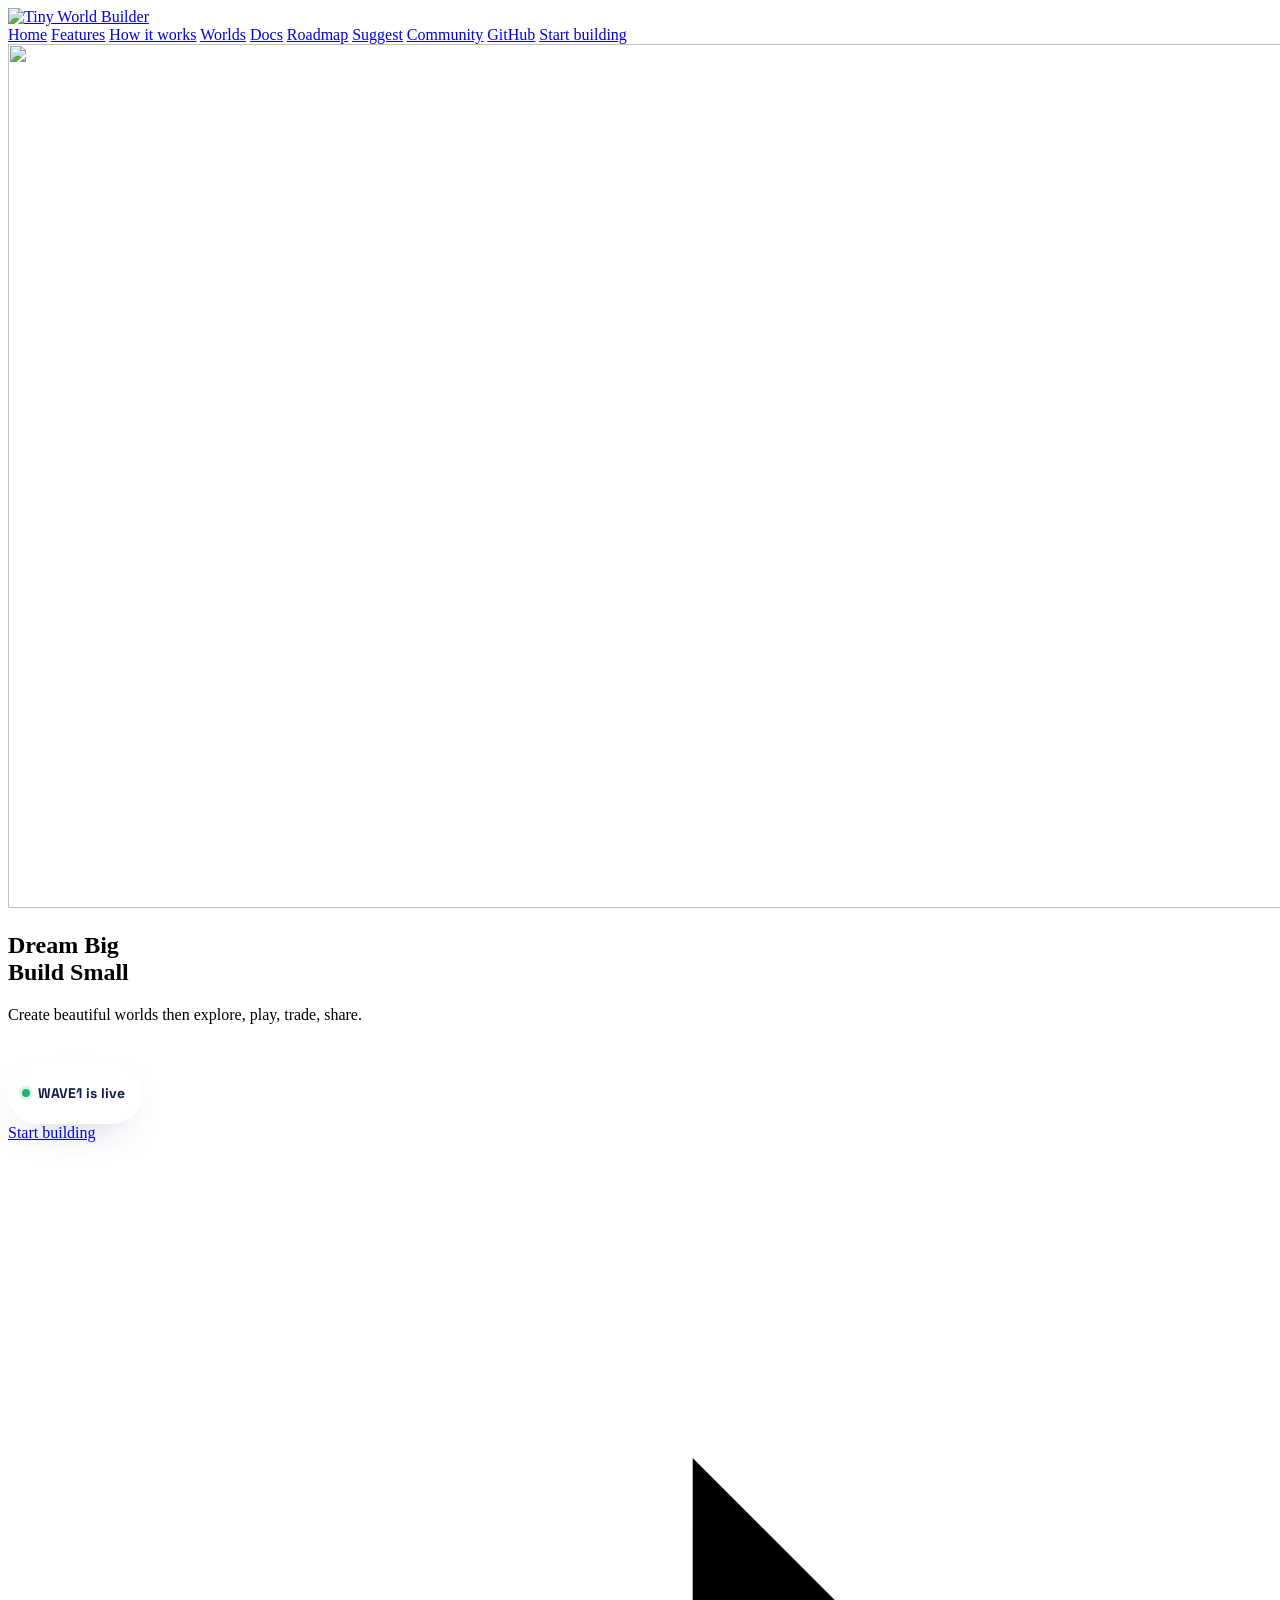
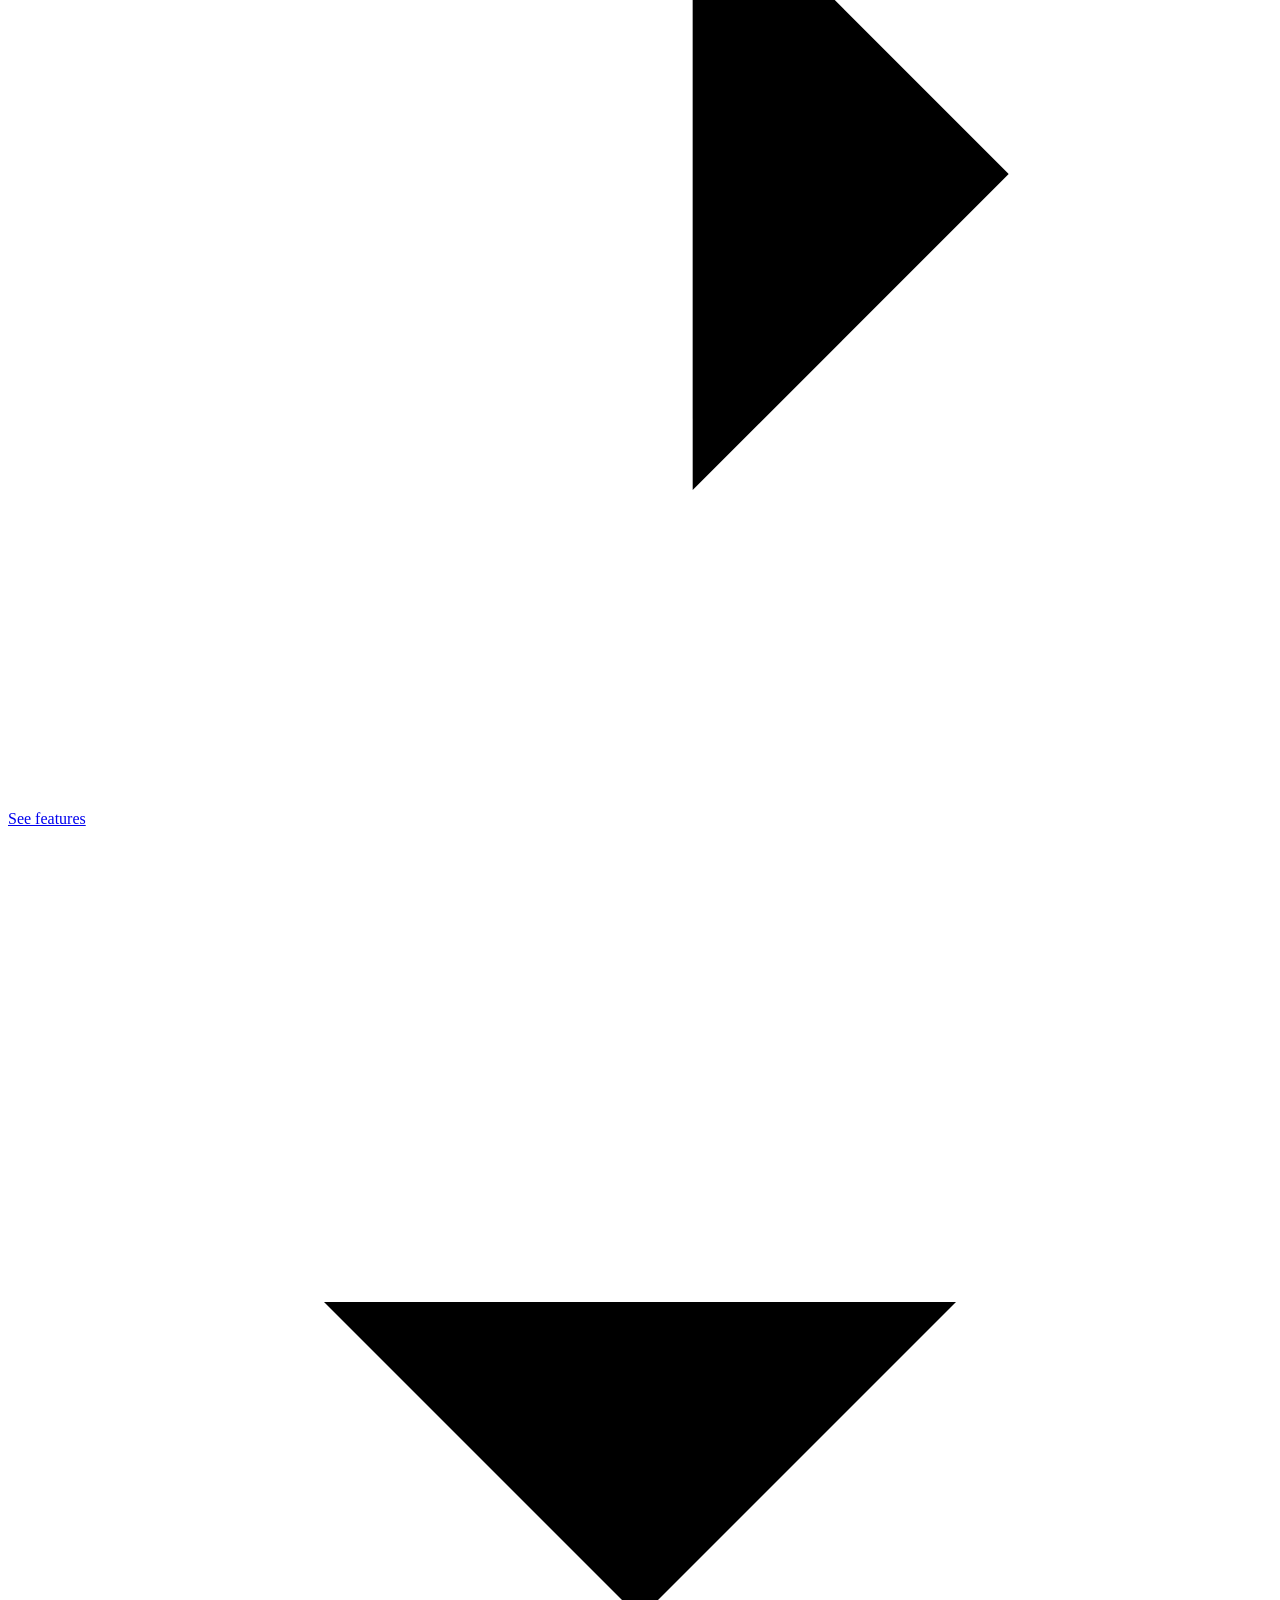
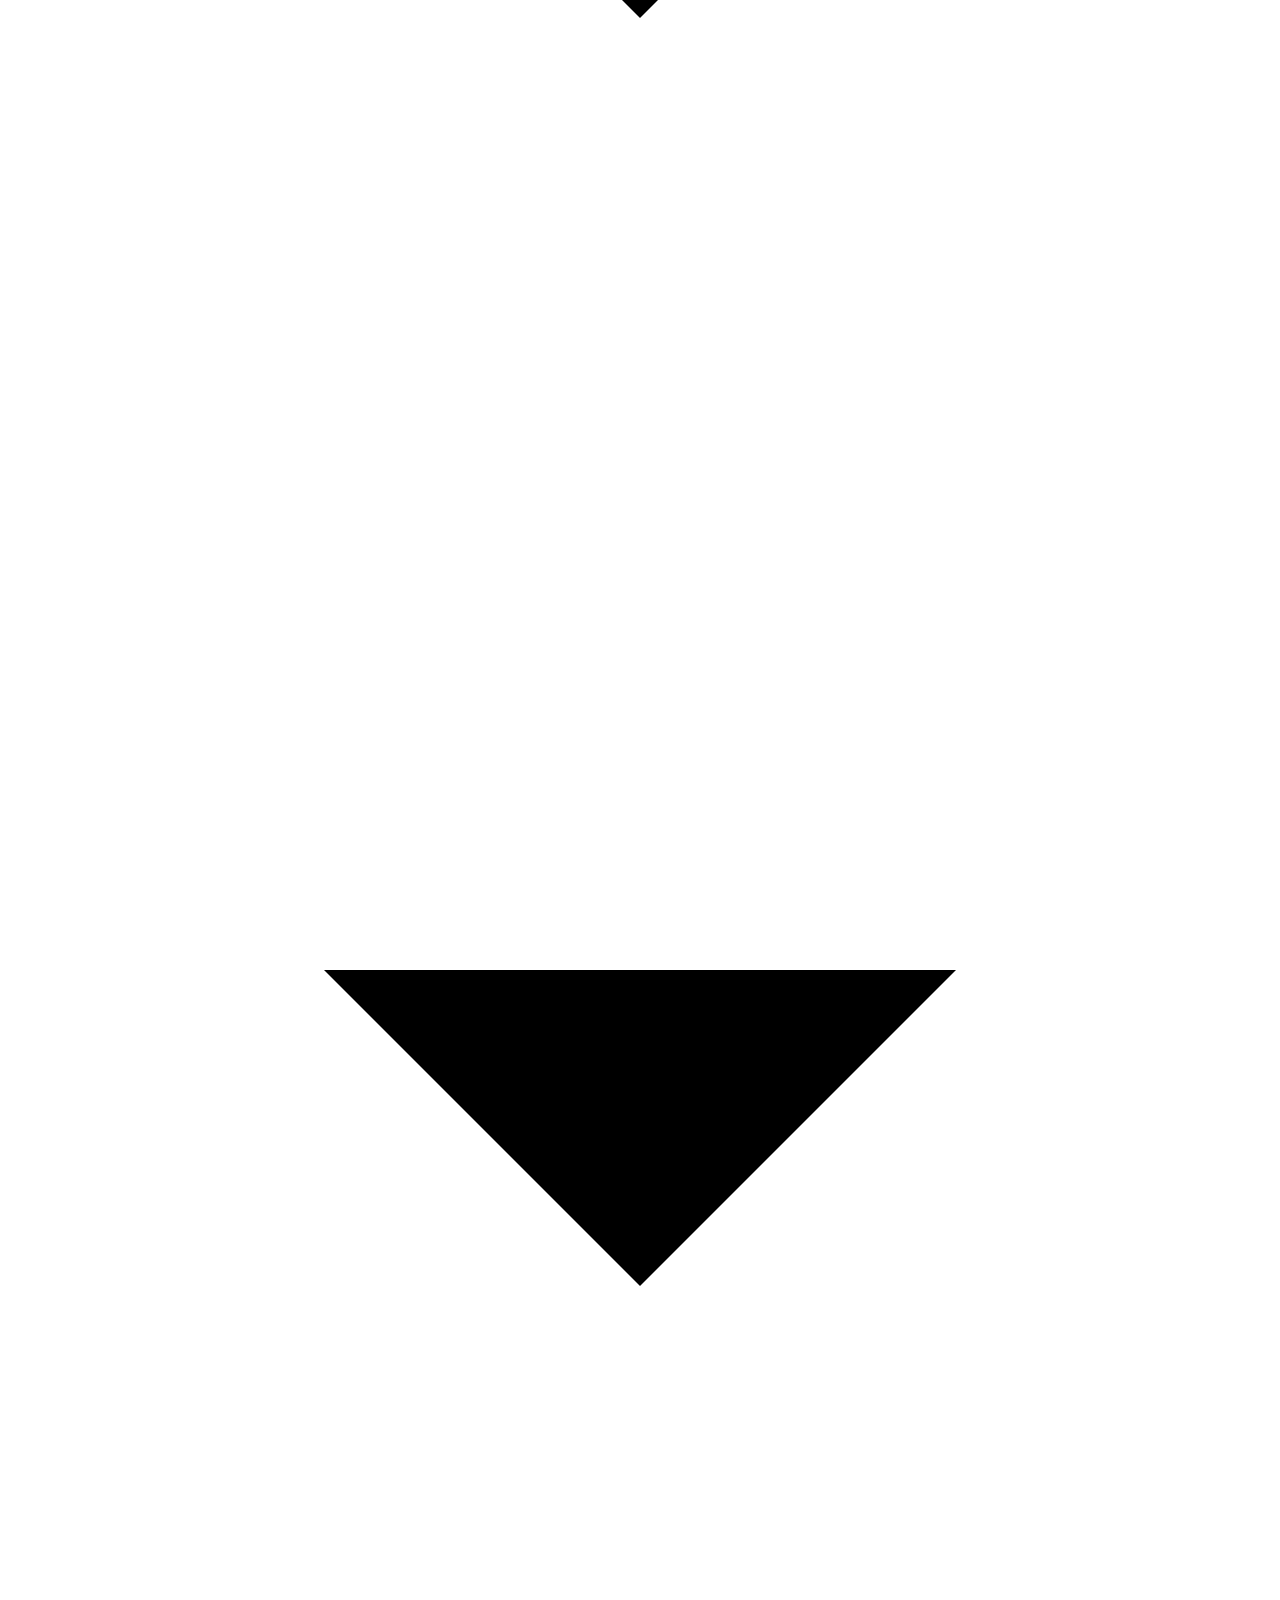
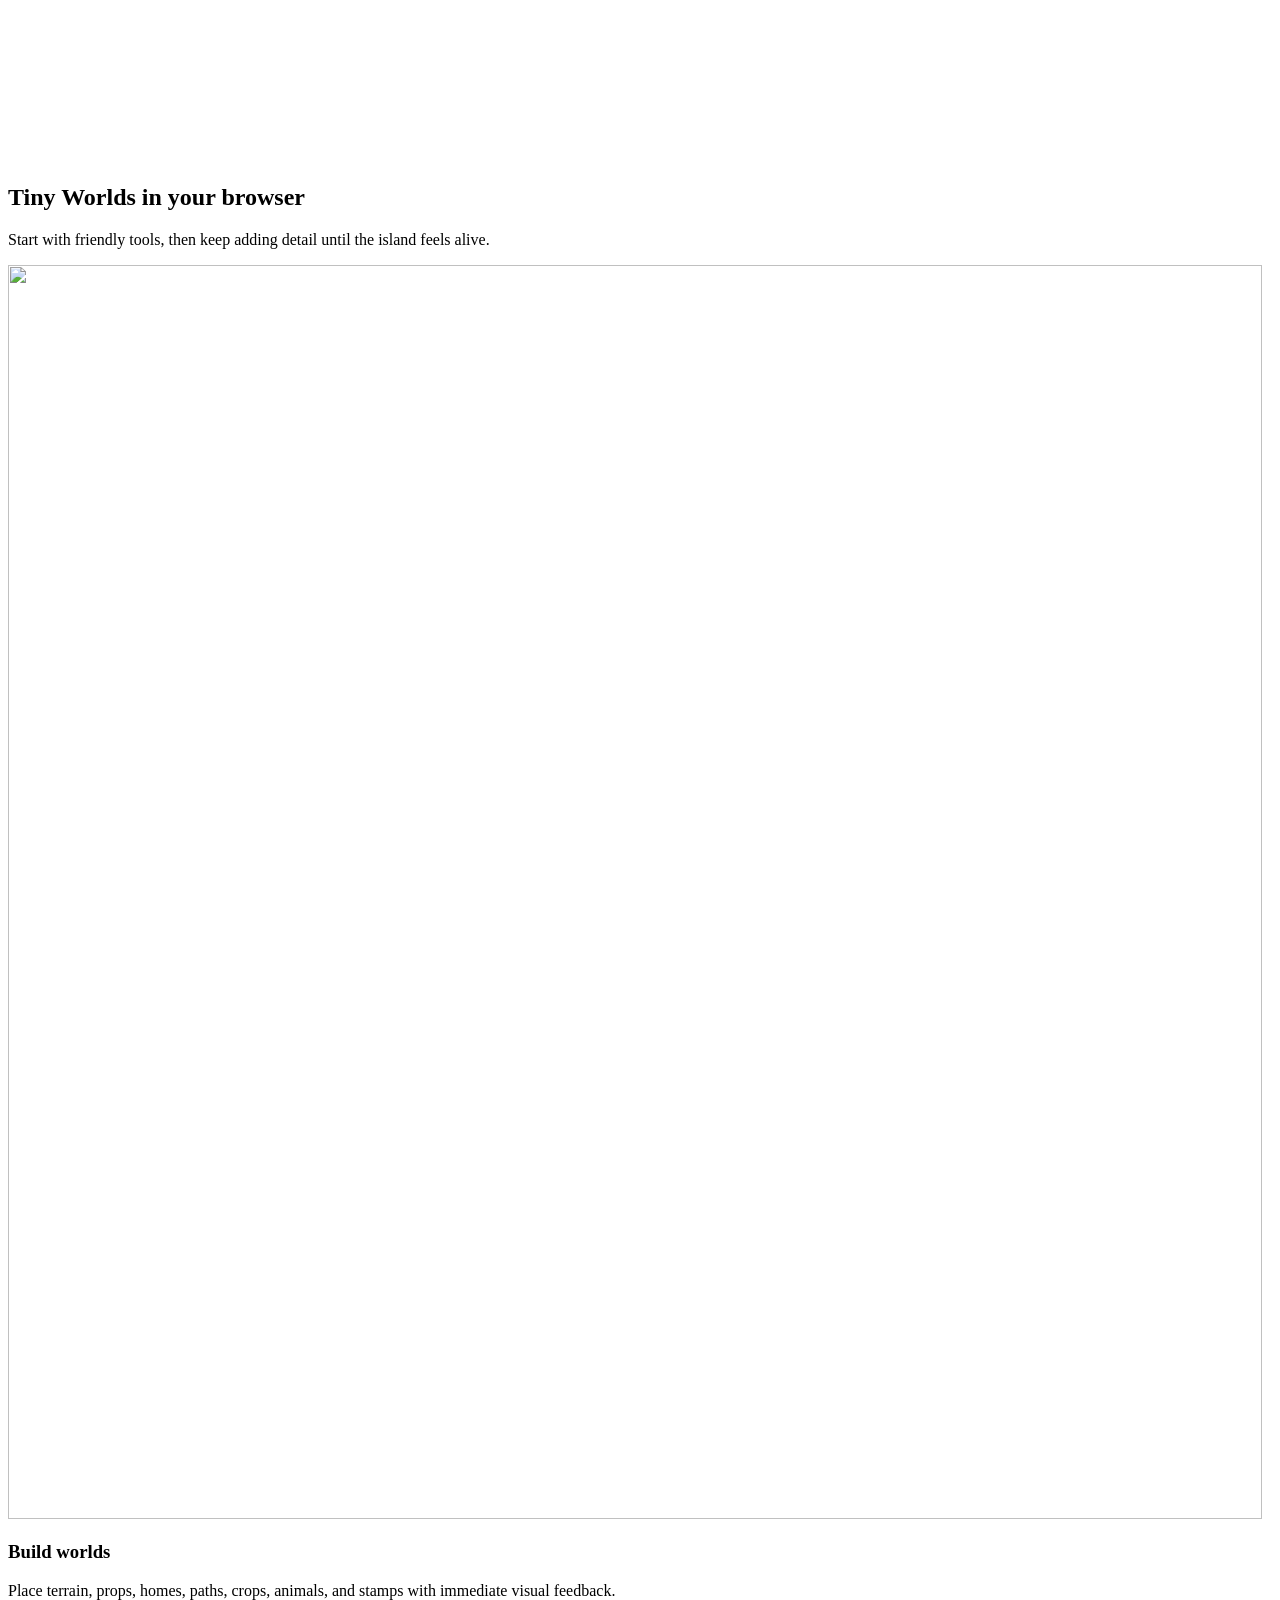
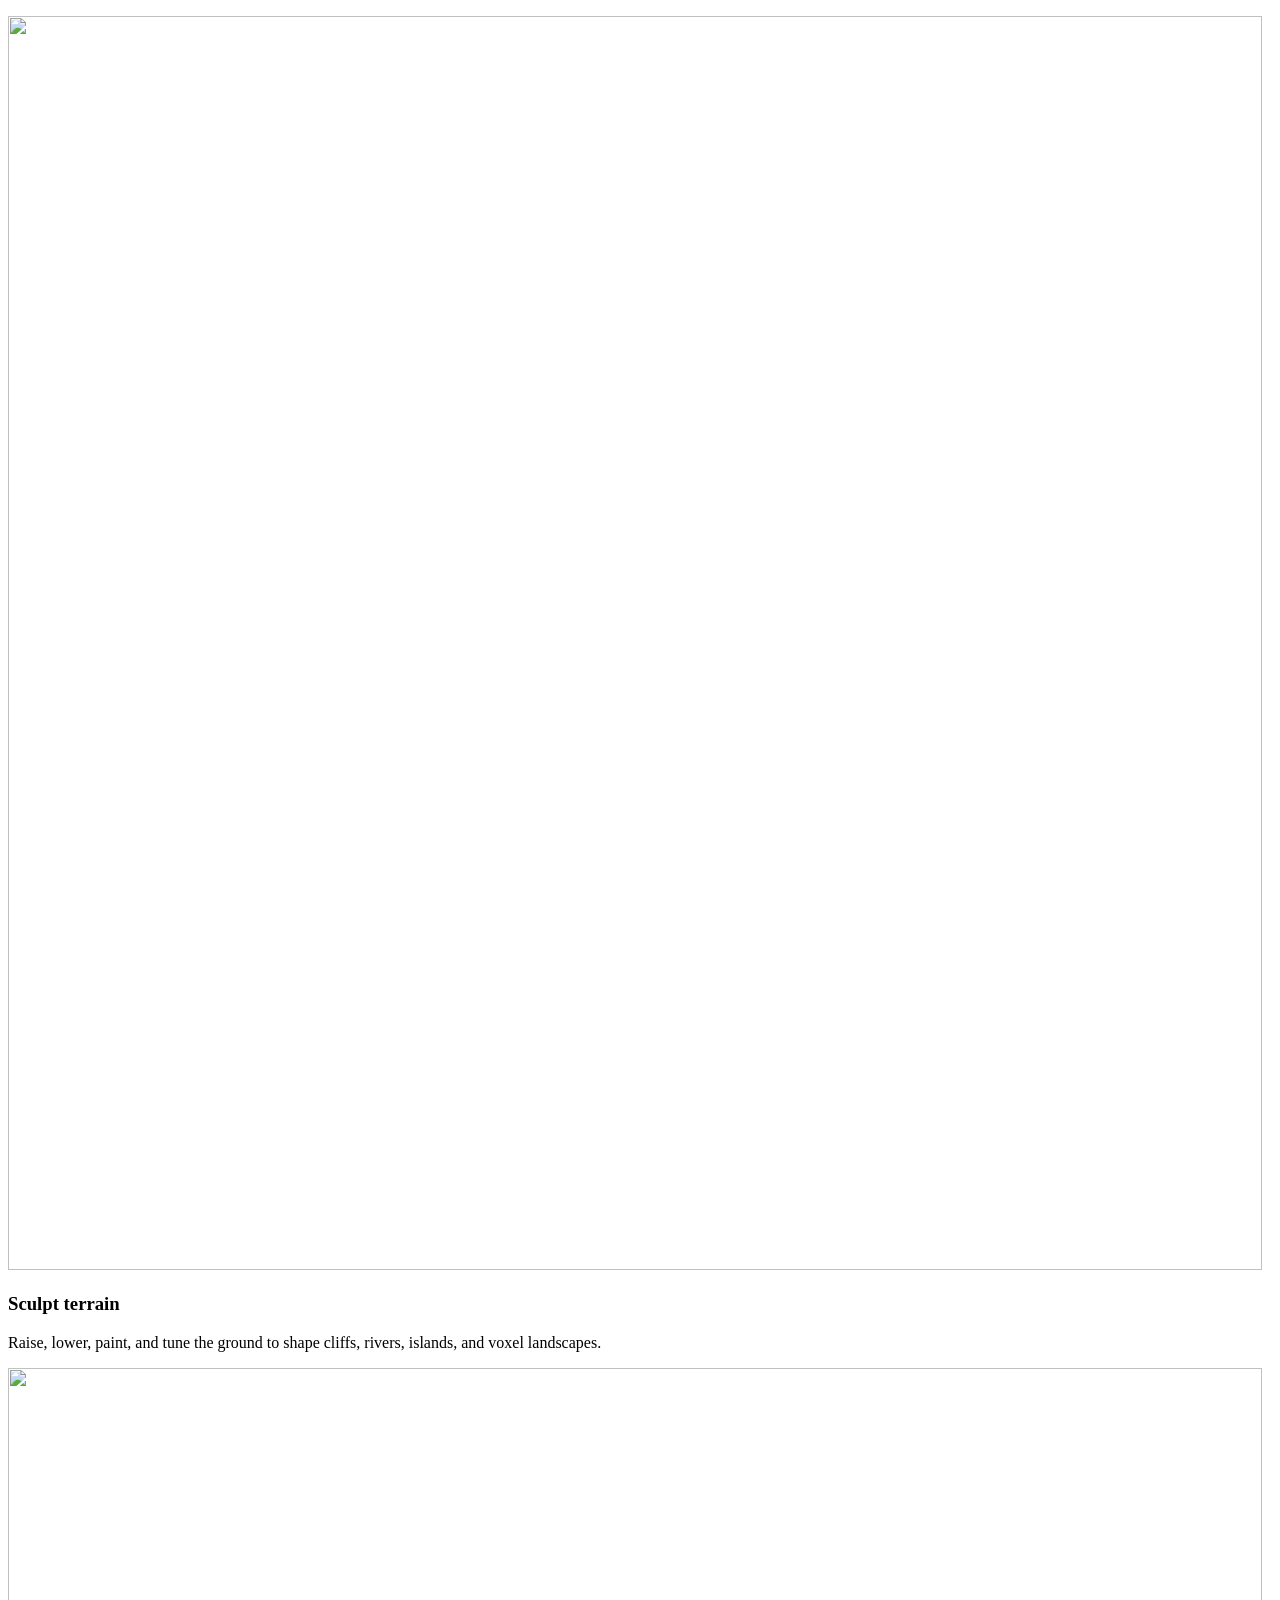
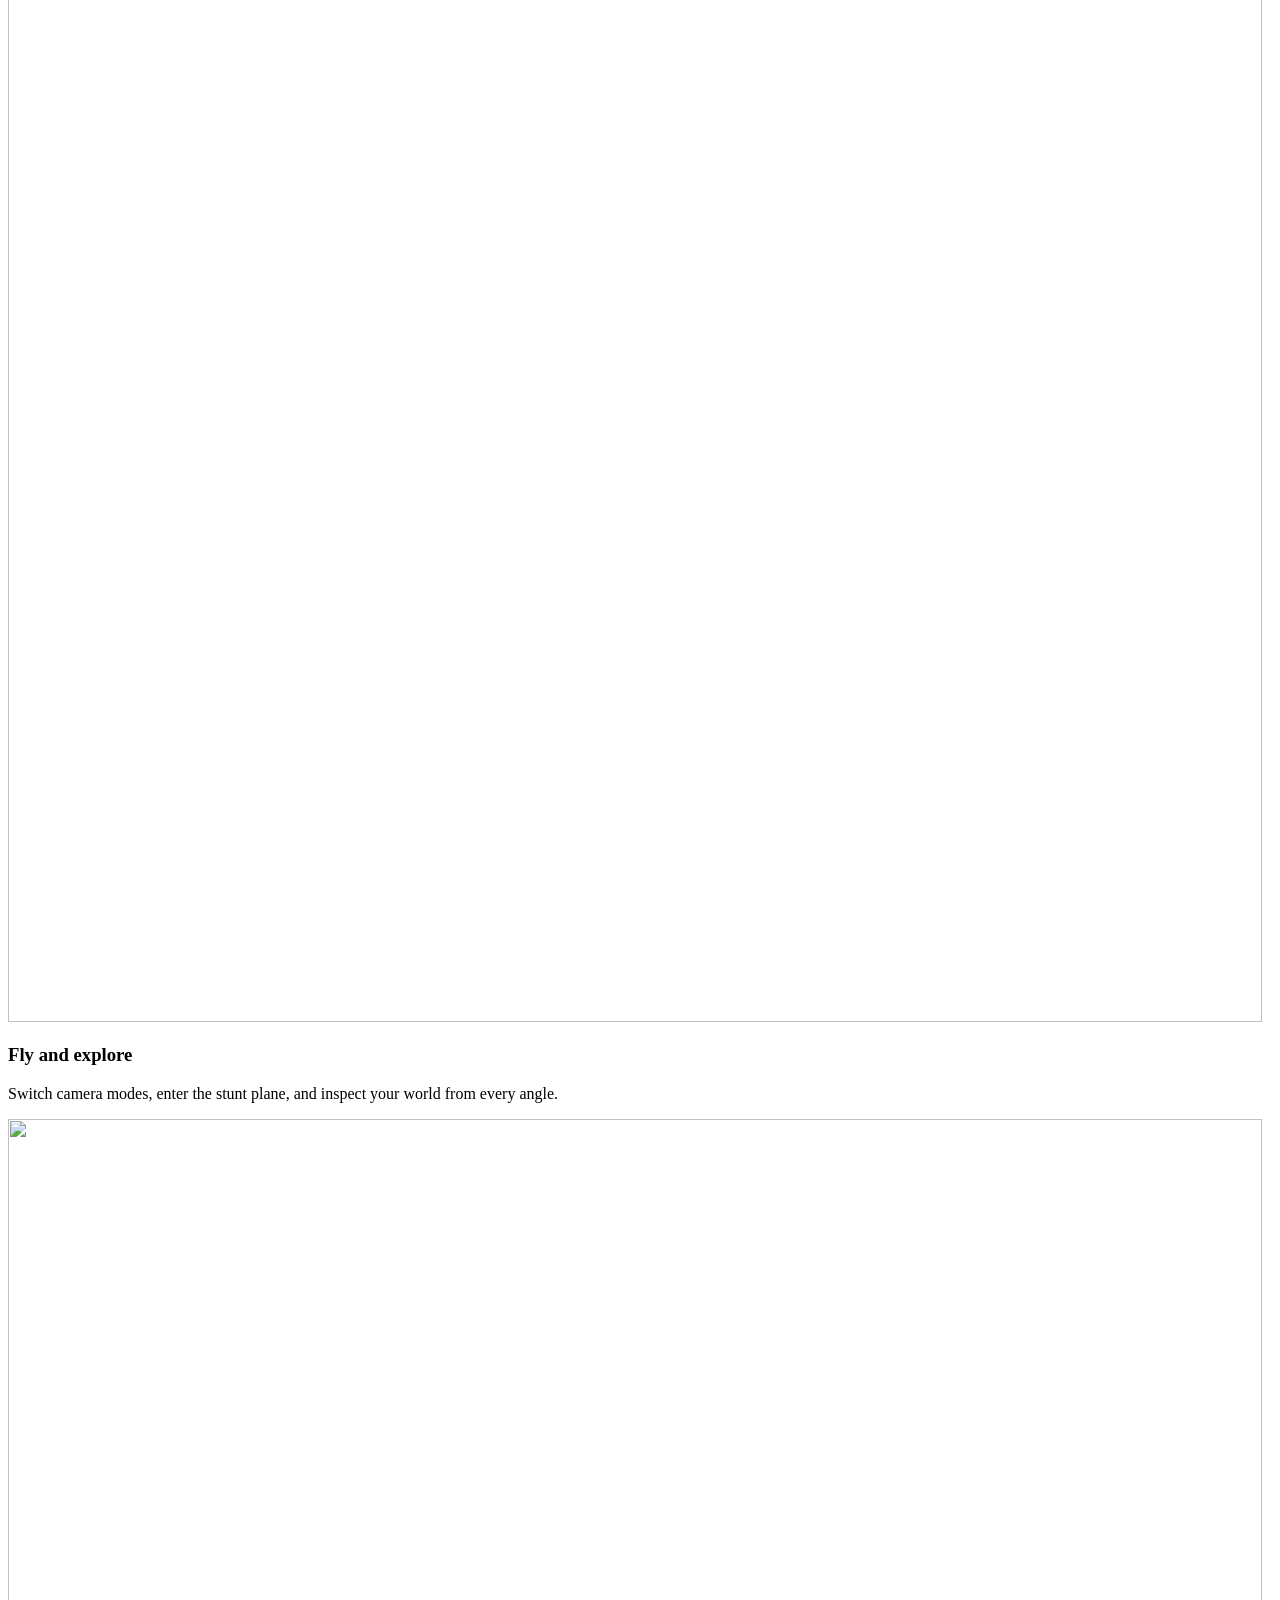
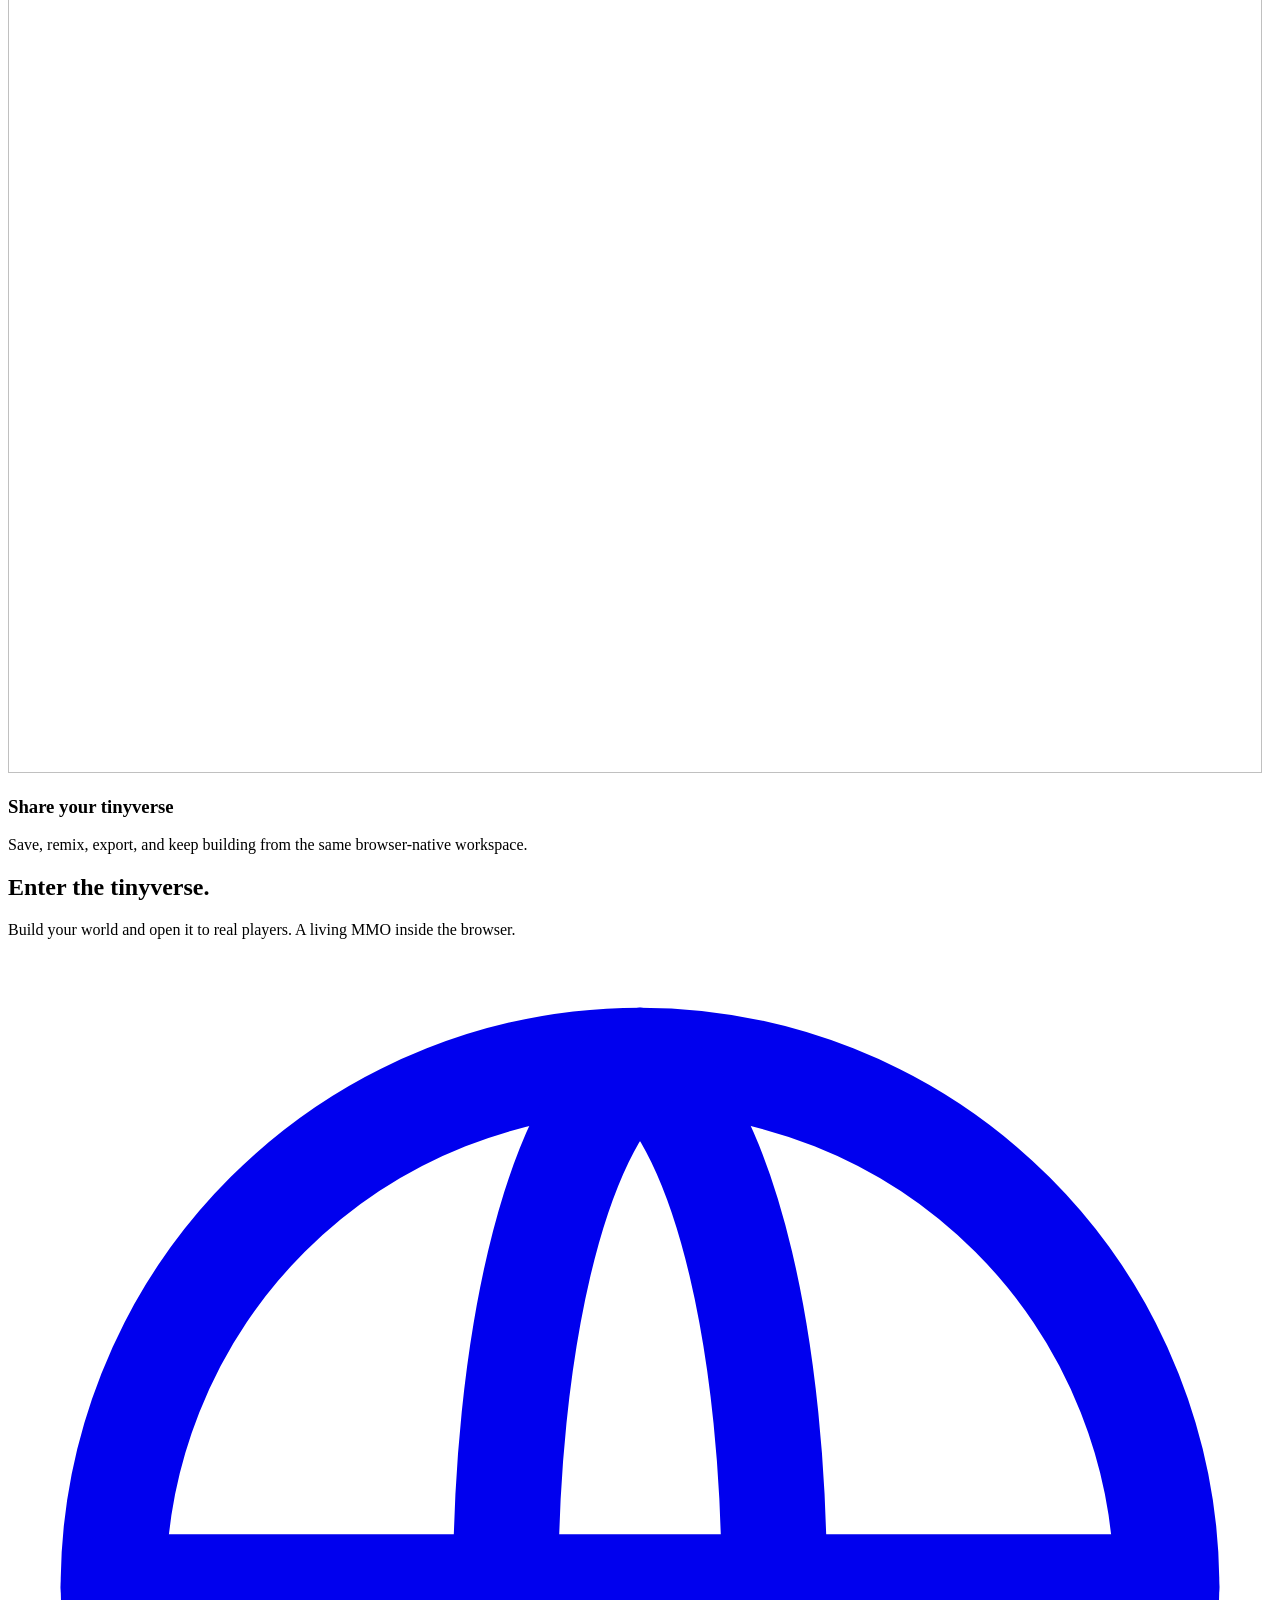
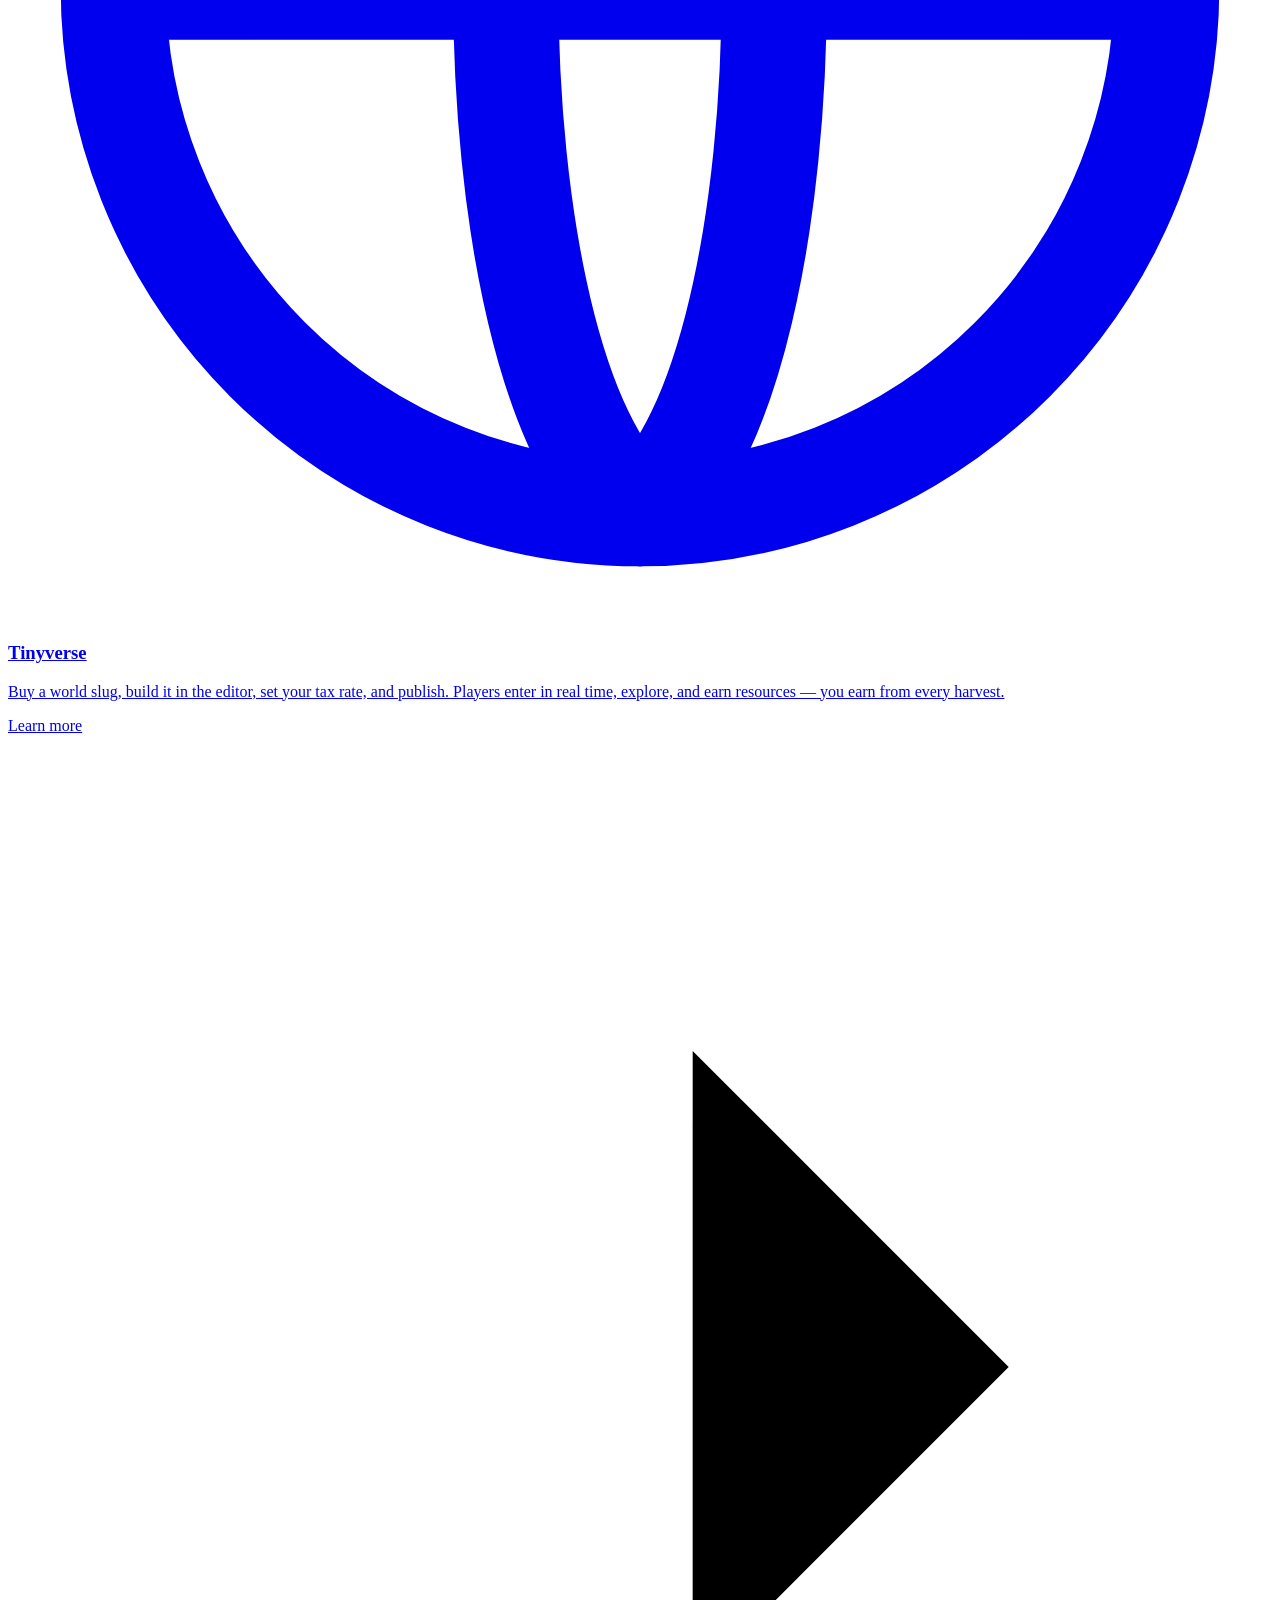
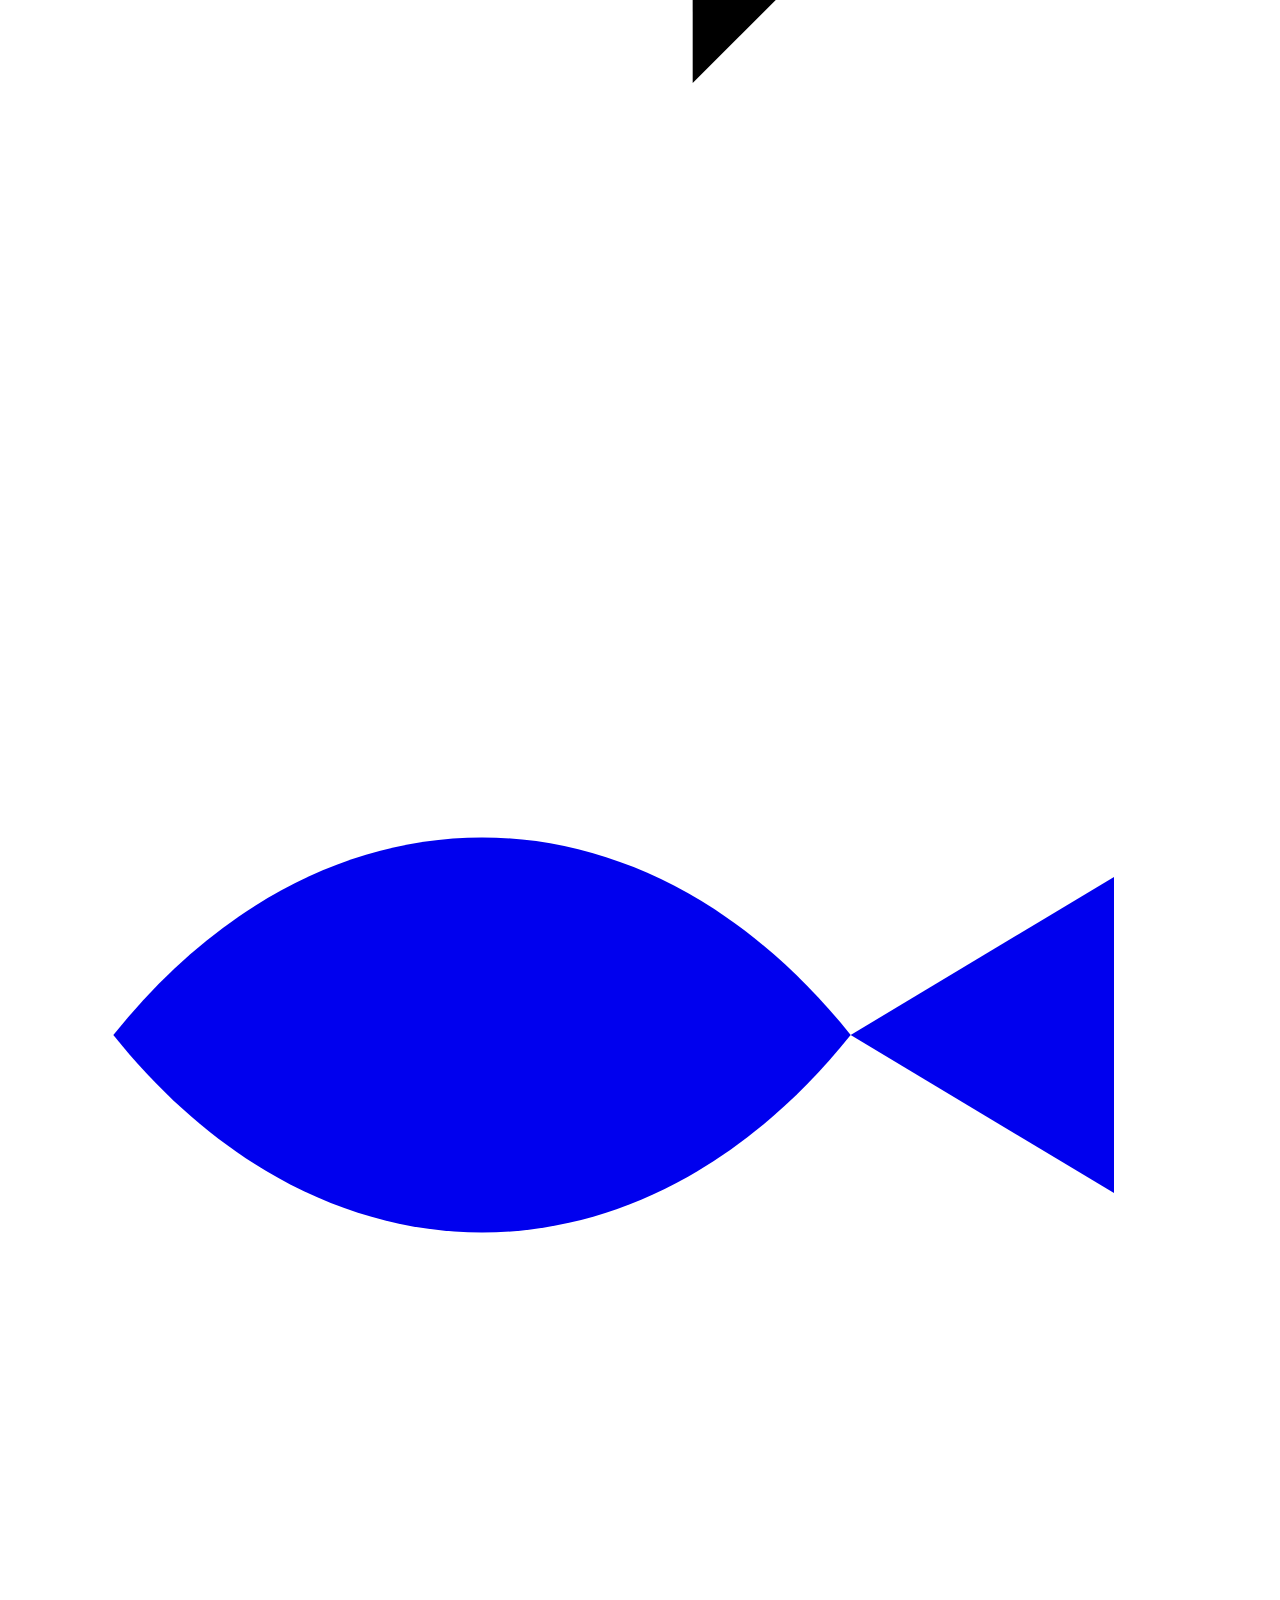
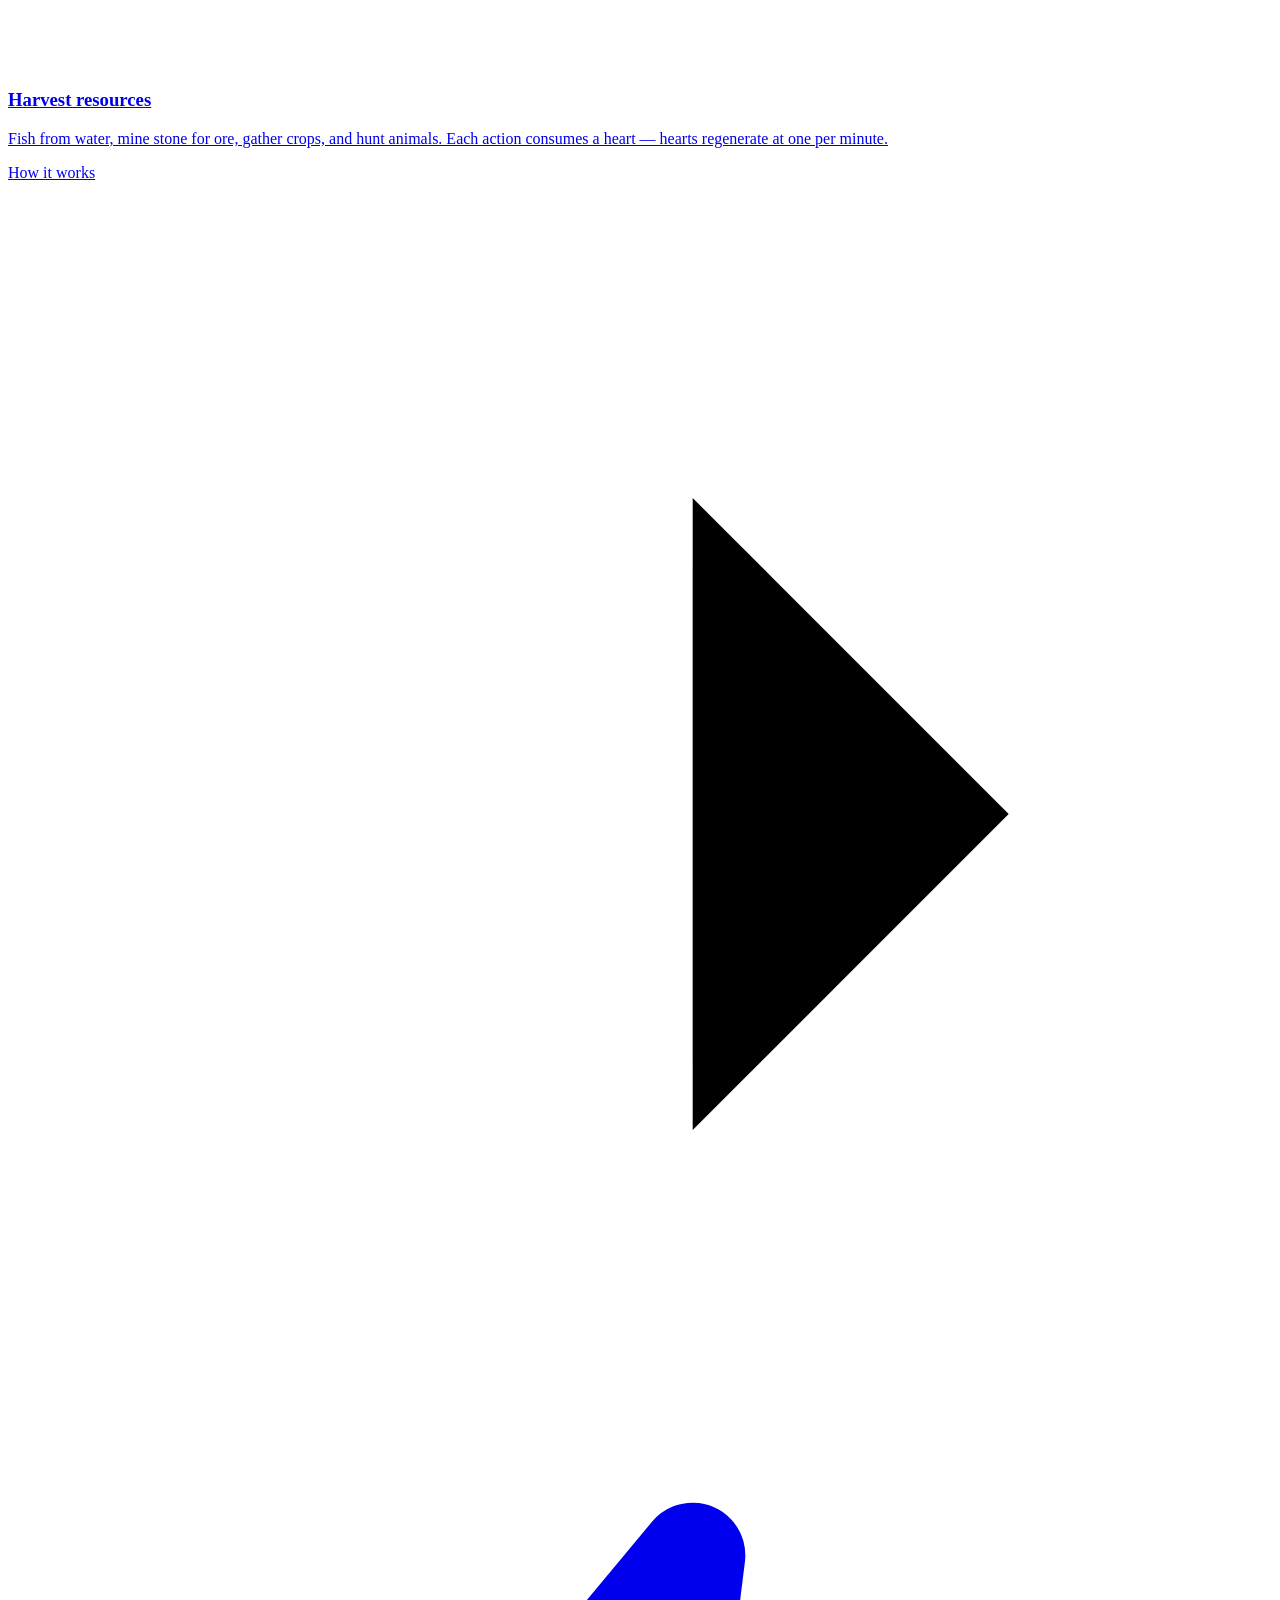
==== index.html @ a811a072 "Merge pull request #51 from jasonkneen/polly/p1-countdown feat: WAVE1 launch countdown (under-logo, " ====
<!DOCTYPE html>
<html lang="en">
<head>
<meta charset="UTF-8" />
<meta name="viewport" content="width=device-width, initial-scale=1" />
<meta name="description" content="Tiny World Builder is a playful voxel world editor for building, remixing, flying through, and sharing tiny worlds in your browser." />
<title>Tiny World Builder - Build voxel worlds in your browser</title>
<link rel="icon" href="assets/twlogo.png" />
<link rel="preconnect" href="https://fonts.googleapis.com" />
<link rel="preconnect" href="https://fonts.gstatic.com" crossorigin />
<link rel="stylesheet" href="https://fonts.googleapis.com/css2?family=Space+Grotesk:wght@300..700&display=swap" />
<link rel="stylesheet" href="styles/landing.css" />
<link rel="stylesheet" href="styles/countdown.css" />
<link rel="preload" as="image" href="assets/landing-hero.png" />
<script>
  (function landingAuthBootstrap() {
    window.__tinyworldAuthReady = new Promise(function (resolve) {
      window.__resolveTinyWorldAuthReady = resolve;
      setTimeout(function () { resolve(false); }, 2500);
    });
  })();
</script>
<script id="tinyworld-auth-importmap" type="importmap">
{
  "imports": {
    "@netlify/identity": "./vendor/netlify/identity.js",
    "gotrue-js": "./vendor/netlify/gotrue.js"
  }
}
</script>
<script type="module" src="vendor/tinyworld-auth.js"></script>
</head>
<body class="landing-page">
  <header class="site-header" aria-label="Tiny World Builder">
    <a class="site-logo" href="/" aria-label="Tiny World Builder home">
      <img src="assets/twlogo-wordmark.png" alt="Tiny World Builder" width="1064" height="403" />
    </a>
    <nav class="site-nav" aria-label="Primary">
      <a href="/" aria-current="page">Home</a>
      <a href="#features">Features</a>
      <a href="#workflow">How it works</a>
      <a href="/worlds">Worlds</a>
      <a href="/docs">Docs</a>
      <a href="/roadmap">Roadmap</a>
      <a href="/features">Suggest</a>
      <a href="/community">Community</a>
      <a href="https://github.com/jasonkneen/tiny-world-builder" rel="noopener noreferrer">GitHub</a>
      <a class="nav-cta" href="/tiny-world-builder">Start building</a>
      <a class="landing-account-chip" id="landing-account-chip" href="/community" hidden></a>
    </nav>
  </header>

  <main>
    <section class="hero-section" aria-labelledby="hero-title">
      <div class="hero-media" aria-hidden="true">
        <img src="assets/landing-hero.png" alt="" width="1536" height="864" fetchpriority="high" />
      </div>
      <div class="hero-copy">
        <h1 id="hero-title">Dream Big<br><span>Build Small</span></h1>
        <p>Create beautiful worlds then explore, play, trade, share.</p>
        <div class="hero-countdown" data-countdown-mount data-countdown-skin="hero" data-countdown-tick="interval" aria-live="polite">WAVE1 in</div>
        <div class="hero-actions" aria-label="Hero actions">
          <a class="primary-action" href="/tiny-world-builder">
            <span>Start building</span>
            <svg viewBox="0 0 24 24" aria-hidden="true"><path d="M5 12h14"/><path d="m13 6 6 6-6 6"/></svg>
          </a>
          <a class="secondary-action" href="#features">
            <span>See features</span>
            <svg viewBox="0 0 24 24" aria-hidden="true"><path d="m6 9 6 6 6-6"/></svg>
          </a>
        </div>
      </div>
      <aside class="hero-feed" id="hero-feed" aria-label="Live worlds" hidden>
        <div class="hero-feed-head">
          <span class="hero-feed-live"><span class="hero-feed-dot"></span>Live</span>
          <span class="hero-feed-title">Worlds in the tinyverse</span>
        </div>
        <ul class="hero-feed-list" id="hero-feed-list"></ul>
        <a class="hero-feed-foot" href="/worlds">
          <span>Explore all worlds</span>
          <svg viewBox="0 0 24 24" aria-hidden="true"><path d="M5 12h14"/><path d="m13 6 6 6-6 6"/></svg>
        </a>
      </aside>
      <a class="scroll-cue" href="#features" aria-label="Scroll to features">
        <svg viewBox="0 0 24 24" aria-hidden="true"><path d="m6 9 6 6 6-6"/></svg>
      </a>
    </section>

    <section class="features-section" id="features" aria-labelledby="features-title">
      <div class="section-head">
        <h2 id="features-title">Tiny Worlds in your browser</h2>
        <p>Start with friendly tools, then keep adding detail until the island feels alive.</p>
      </div>
      <div class="feature-grid">
        <article class="feature-card feature-card-build">
          <div class="feature-visual" aria-hidden="true">
            <img src="assets/landing-feature-build.png" alt="" width="1254" height="1254" loading="lazy" />
          </div>
          <h3>Build worlds</h3>
          <p>Place terrain, props, homes, paths, crops, animals, and stamps with immediate visual feedback.</p>
        </article>
        <article class="feature-card feature-card-sculpt">
          <div class="feature-visual" aria-hidden="true">
            <img src="assets/landing-feature-sculpt.png" alt="" width="1254" height="1254" loading="lazy" />
          </div>
          <h3>Sculpt terrain</h3>
          <p>Raise, lower, paint, and tune the ground to shape cliffs, rivers, islands, and voxel landscapes.</p>
        </article>
        <article class="feature-card feature-card-fly">
          <div class="feature-visual" aria-hidden="true">
            <img src="assets/landing-feature-fly.png" alt="" width="1254" height="1254" loading="lazy" />
          </div>
          <h3>Fly and explore</h3>
          <p>Switch camera modes, enter the stunt plane, and inspect your world from every angle.</p>
        </article>
        <article class="feature-card feature-card-share">
          <div class="feature-visual" aria-hidden="true">
            <img src="assets/landing-feature-share.png" alt="" width="1254" height="1254" loading="lazy" />
          </div>
          <h3>Share your tinyverse</h3>
          <p>Save, remix, export, and keep building from the same browser-native workspace.</p>
        </article>
      </div>
    </section>

    <section class="docs-section" id="worlds" aria-labelledby="worlds-title">
      <div class="section-head">
        <h2 id="worlds-title">Enter the tinyverse.</h2>
        <p>Build your world and open it to real players. A living MMO inside the browser.</p>
      </div>
      <div class="docs-grid">
        <a class="docs-card" href="/worlds">
          <div class="docs-card-icon" aria-hidden="true">
            <svg viewBox="0 0 24 24" fill="none" stroke="currentColor" stroke-width="2" stroke-linecap="round" stroke-linejoin="round"><path d="M12 2a10 10 0 1 0 0 20 10 10 0 0 0 0-20z"/><path d="M2 12h20"/><path d="M12 2c3.4 2.6 3.4 17.4 0 20"/><path d="M12 2c-3.4 2.6-3.4 17.4 0 20"/></svg>
          </div>
          <h3>Tinyverse</h3>
          <p>Buy a world slug, build it in the editor, set your tax rate, and publish. Players enter in real time, explore, and earn resources — you earn from every harvest.</p>
          <span class="docs-card-link" aria-hidden="true">Learn more
            <svg viewBox="0 0 24 24" aria-hidden="true"><path d="M5 12h14"/><path d="m13 6 6 6-6 6"/></svg>
          </span>
        </a>
        <a class="docs-card" href="/harvest">
          <div class="docs-card-icon" aria-hidden="true">
            <svg viewBox="0 0 24 24" stroke-width="0" fill="currentColor"><path d="M2 12c4-5 10-5 14 0-4 5-10 5-14 0z"/><path d="M16 12l5-3v6l-5-3z"/></svg>
          </div>
          <h3>Harvest resources</h3>
          <p>Fish from water, mine stone for ore, gather crops, and hunt animals. Each action consumes a heart — hearts regenerate at one per minute.</p>
          <span class="docs-card-link" aria-hidden="true">How it works
            <svg viewBox="0 0 24 24" aria-hidden="true"><path d="M5 12h14"/><path d="m13 6 6 6-6 6"/></svg>
          </span>
        </a>
        <a class="docs-card" href="/roadmap">
          <div class="docs-card-icon" aria-hidden="true">
            <svg viewBox="0 0 24 24" fill="none" stroke="currentColor" stroke-width="2" stroke-linecap="round" stroke-linejoin="round"><polygon points="13 2 3 14 12 14 11 22 21 10 12 10 13 2"/></svg>
          </div>
          <h3>Battle Worlds</h3>
          <p>PvP arena mode built on top of the Tinyverse infrastructure. Currently in active development — track progress on the roadmap.</p>
          <span class="docs-card-link" aria-hidden="true">View roadmap
            <svg viewBox="0 0 24 24" aria-hidden="true"><path d="M5 12h14"/><path d="m13 6 6 6-6 6"/></svg>
          </span>
        </a>
        <a class="docs-card" href="/features">
          <div class="docs-card-icon" aria-hidden="true">
            <svg viewBox="0 0 24 24" fill="none" stroke="currentColor" stroke-width="2" stroke-linecap="round" stroke-linejoin="round"><path d="M12 2 2 7l10 5 10-5-10-5z"/><path d="m2 17 10 5 10-5"/><path d="m2 12 10 5 10-5"/></svg>
          </div>
          <h3>Create Artifacts</h3>
          <p>Build your own creations and limited runs, then list them in the marketplace.</p>
          <span class="docs-card-link" aria-hidden="true">Learn more
            <svg viewBox="0 0 24 24" aria-hidden="true"><path d="M5 12h14"/><path d="m13 6 6 6-6 6"/></svg>
          </span>
        </a>
      </div>
    </section>

    <section class="workflow-section" id="workflow" aria-labelledby="workflow-title">
      <div class="section-head">
        <h2 id="workflow-title">Claim. Create. Play.</h2>
        <p>A simple loop from first tile to living tinyverse.</p>
      </div>
      <ol class="workflow-steps">
        <li>
          <span class="step-number">1</span>
          <div>
            <h3>Claim</h3>
            <p>Claim your land, set up your resources, and set a tax.</p>
          </div>
        </li>
        <li>
          <span class="step-number">2</span>
          <div>
            <h3>Create</h3>
            <p>Create buildings, landmarks, minerals, water, and more.</p>
          </div>
        </li>
        <li>
          <span class="step-number">3</span>
          <div>
            <h3>Play</h3>
            <p>Walk around and meet people, fly, explore, mine, create.</p>
          </div>
        </li>
      </ol>
    </section>    
    <section class="cta-section" aria-labelledby="cta-title">
      <div class="cta-copy">
        <h2 id="cta-title">Ready to build your tinyverse?</h2>
        <p>Sign in with your wallet, start building, multiplayer coming.</p>
      </div>
      <div class="cta-actions">
        <a class="primary-action" href="/tiny-world-builder">
          <span>Open builder</span>
          <svg viewBox="0 0 24 24" aria-hidden="true"><path d="M5 12h14"/><path d="m13 6 6 6-6 6"/></svg>
        </a>
        <a class="secondary-action" href="https://github.com/jasonkneen/tiny-world-builder" rel="noopener noreferrer" aria-label="View source on GitHub">
          <svg viewBox="0 0 24 24" fill="currentColor" aria-hidden="true"><path d="M12 .5a12 12 0 0 0-3.79 23.4c.6.11.82-.26.82-.58v-2.02c-3.34.73-4.04-1.61-4.04-1.61-.55-1.39-1.34-1.76-1.34-1.76-1.09-.75.08-.73.08-.73 1.21.09 1.84 1.24 1.84 1.24 1.07 1.84 2.81 1.31 3.5 1 .11-.78.42-1.31.76-1.61-2.67-.3-5.47-1.34-5.47-5.95 0-1.31.47-2.39 1.24-3.23-.12-.3-.54-1.53.12-3.18 0 0 1.01-.32 3.3 1.23a11.5 11.5 0 0 1 6 0c2.29-1.55 3.3-1.23 3.3-1.23.66 1.65.24 2.88.12 3.18.77.84 1.24 1.92 1.24 3.23 0 4.62-2.81 5.64-5.49 5.94.43.37.81 1.1.81 2.22v3.29c0 .32.22.7.83.58A12 12 0 0 0 12 .5z"/></svg>
          <span>GitHub</span>
        </a>
      </div>
      <blockquote class="twitter-tweet" data-theme="light"><p lang="en" dir="ltr">Currently doing the testing on multiplayer simulations to bring in avatars with chat capability including AI powered ones too. <br><br>My plan will be to open up some test access times for holders to come in and &quot;meet&quot; within the space.<br><br>I appreciate people are eager to &quot;play&quot; and play… <a href="https://t.co/hJBRT9oE4W">pic.twitter.com/hJBRT9oE4W</a></p>&mdash; Jason Kneen (@jasonkneen) <a href="https://x.com/jasonkneen/status/2066210107445153937?ref_src=twsrc%5Etfw">June 14, 2026</a></blockquote> <script async src="https://platform.x.com/widgets.js" charset="utf-8"></script>

    </section>
  </main>
  <script src="scripts/countdown.js" defer></script>
  <script src="scripts/landing-auth-chip.js" defer></script>
  <script src="scripts/landing-feed.js" defer></script>
</body>
</html>
---- styles/countdown.css ----
.tw-countdown {
  --countdown-bg: rgba(255, 255, 255, 0.64);
  --countdown-border: rgba(255, 255, 255, 0.66);
  --countdown-shadow: 0 1px 0 rgba(255, 255, 255, 0.85) inset,
    0 1px 2px rgba(20, 30, 50, 0.06),
    0 16px 34px -18px rgba(40, 50, 80, 0.34);
  display: inline-flex;
  align-items: center;
  gap: 8px;
  width: max-content;
  max-width: min(100%, 320px);
  min-height: 32px;
  padding: 7px 13px 7px 11px;
  border: 1px solid var(--countdown-border);
  border-radius: 999px;
  background: var(--countdown-bg);
  box-shadow: var(--countdown-shadow);
  color: var(--ink, #2a2722);
  font-family: 'Space Grotesk', system-ui, -apple-system, BlinkMacSystemFont, 'Segoe UI', sans-serif;
  font-size: 12px;
  font-weight: 760;
  letter-spacing: 0;
  line-height: 1;
  white-space: nowrap;
  backdrop-filter: blur(22px) saturate(180%);
  -webkit-backdrop-filter: blur(22px) saturate(180%);
}

.tw-countdown-dot {
  width: 8px;
  height: 8px;
  flex: 0 0 auto;
  border-radius: 999px;
  background: var(--accent, #3a72c8);
  box-shadow: 0 0 0 3px rgba(58, 114, 200, 0.14);
}

.tw-countdown[data-countdown-live="true"] .tw-countdown-dot {
  background: #23b26d;
  box-shadow: 0 0 0 3px rgba(35, 178, 109, 0.16);
}

.tw-countdown-label {
  display: block;
  min-width: 0;
  overflow: hidden;
  text-overflow: ellipsis;
}

.brand-countdown {
  position: fixed;
  top: 84px;
  left: 24px;
  z-index: 10;
  pointer-events: none;
}

.brand-countdown.tw-countdown {
  --countdown-bg: rgba(255, 255, 255, 0.62);
  color: var(--ink, #2a2722);
}

body.xr-active .brand-countdown {
  opacity: 0.08;
  pointer-events: none;
}

body.welcome-launch-open .brand-countdown,
body.showcase .brand-countdown {
  display: none;
}

.hero-countdown {
  margin-top: 22px;
}

.hero-countdown.tw-countdown {
  --countdown-bg: rgba(255, 255, 255, 0.7);
  --countdown-border: rgba(255, 255, 255, 0.72);
  min-height: 40px;
  padding: 10px 16px 10px 13px;
  color: #111b45;
  font-size: 14px;
  box-shadow:
    0 1px 0 rgba(255, 255, 255, 0.9) inset,
    0 16px 40px -22px rgba(10, 35, 90, 0.42);
}

@media (max-width: 620px) {
  .brand-countdown {
    top: 72px;
    left: 16px;
    max-width: calc(100vw - 32px);
  }

  .hero-countdown.tw-countdown {
    max-width: 100%;
  }
}
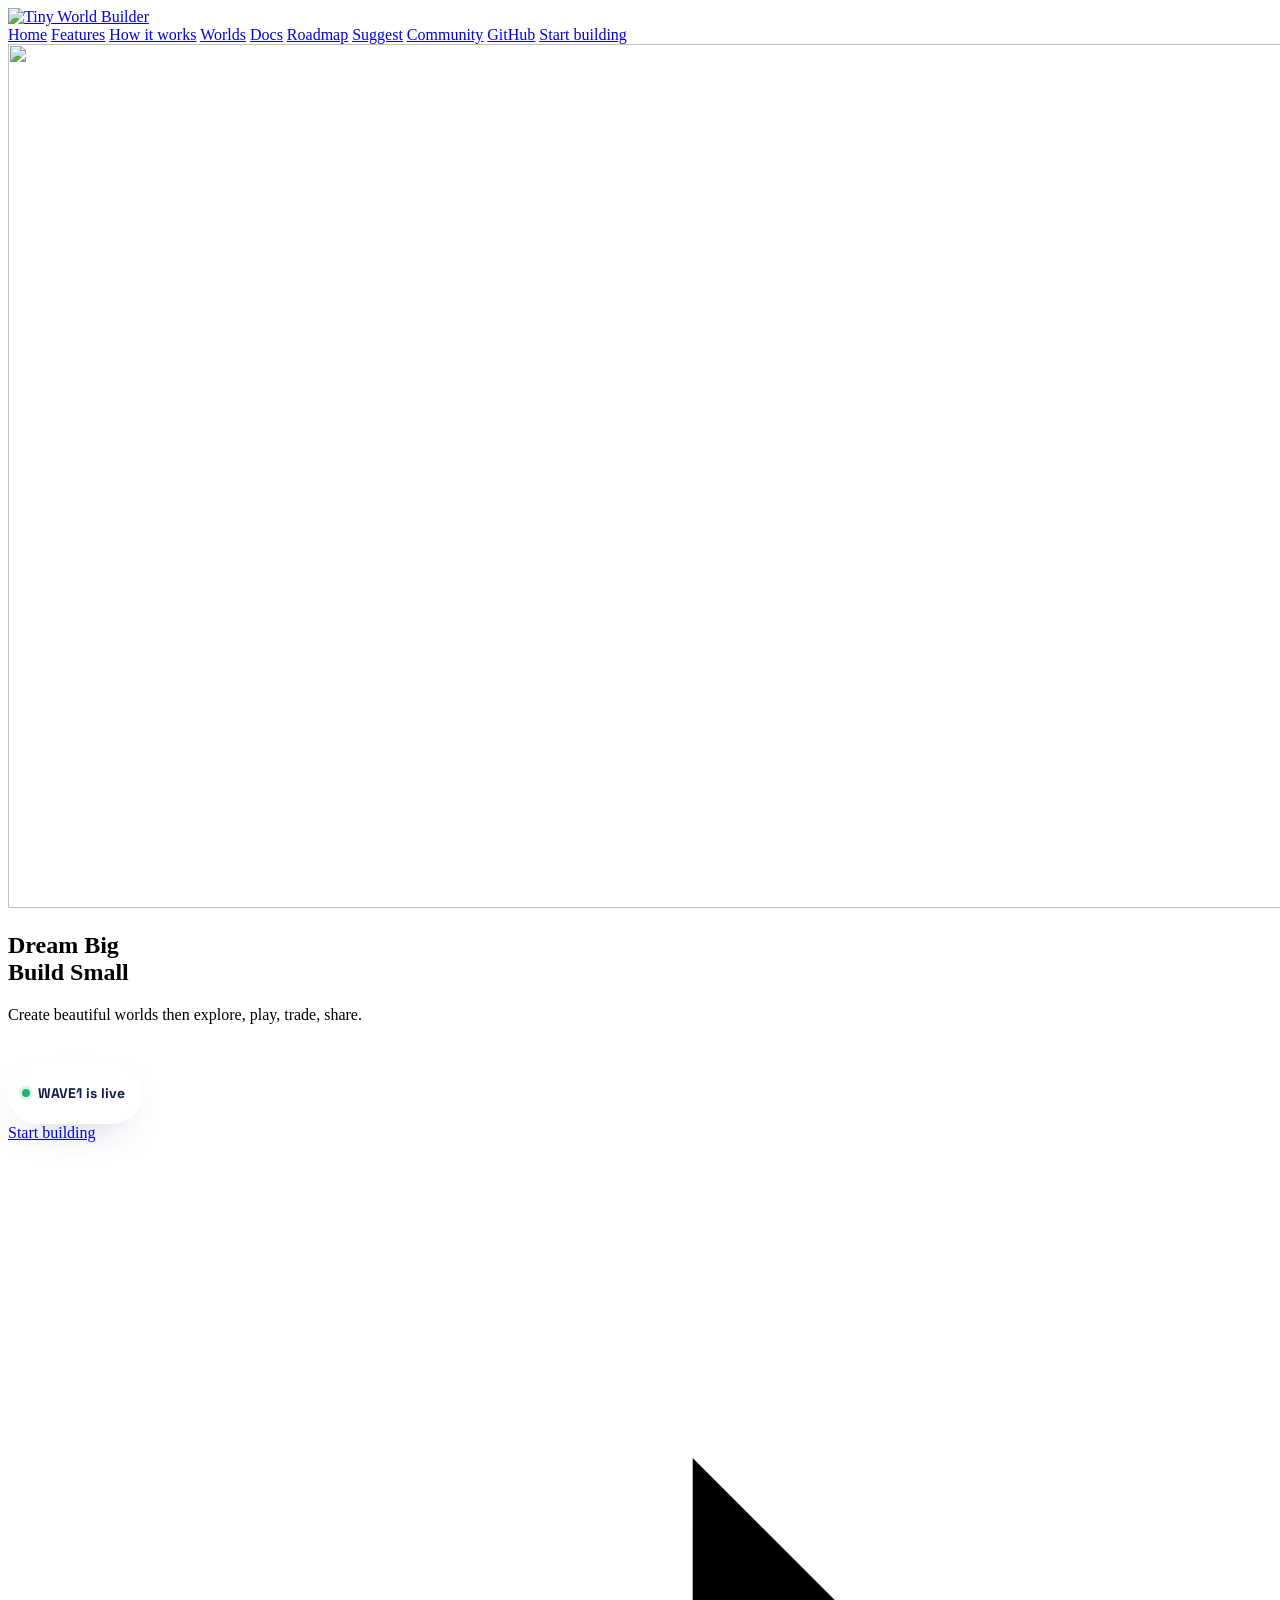
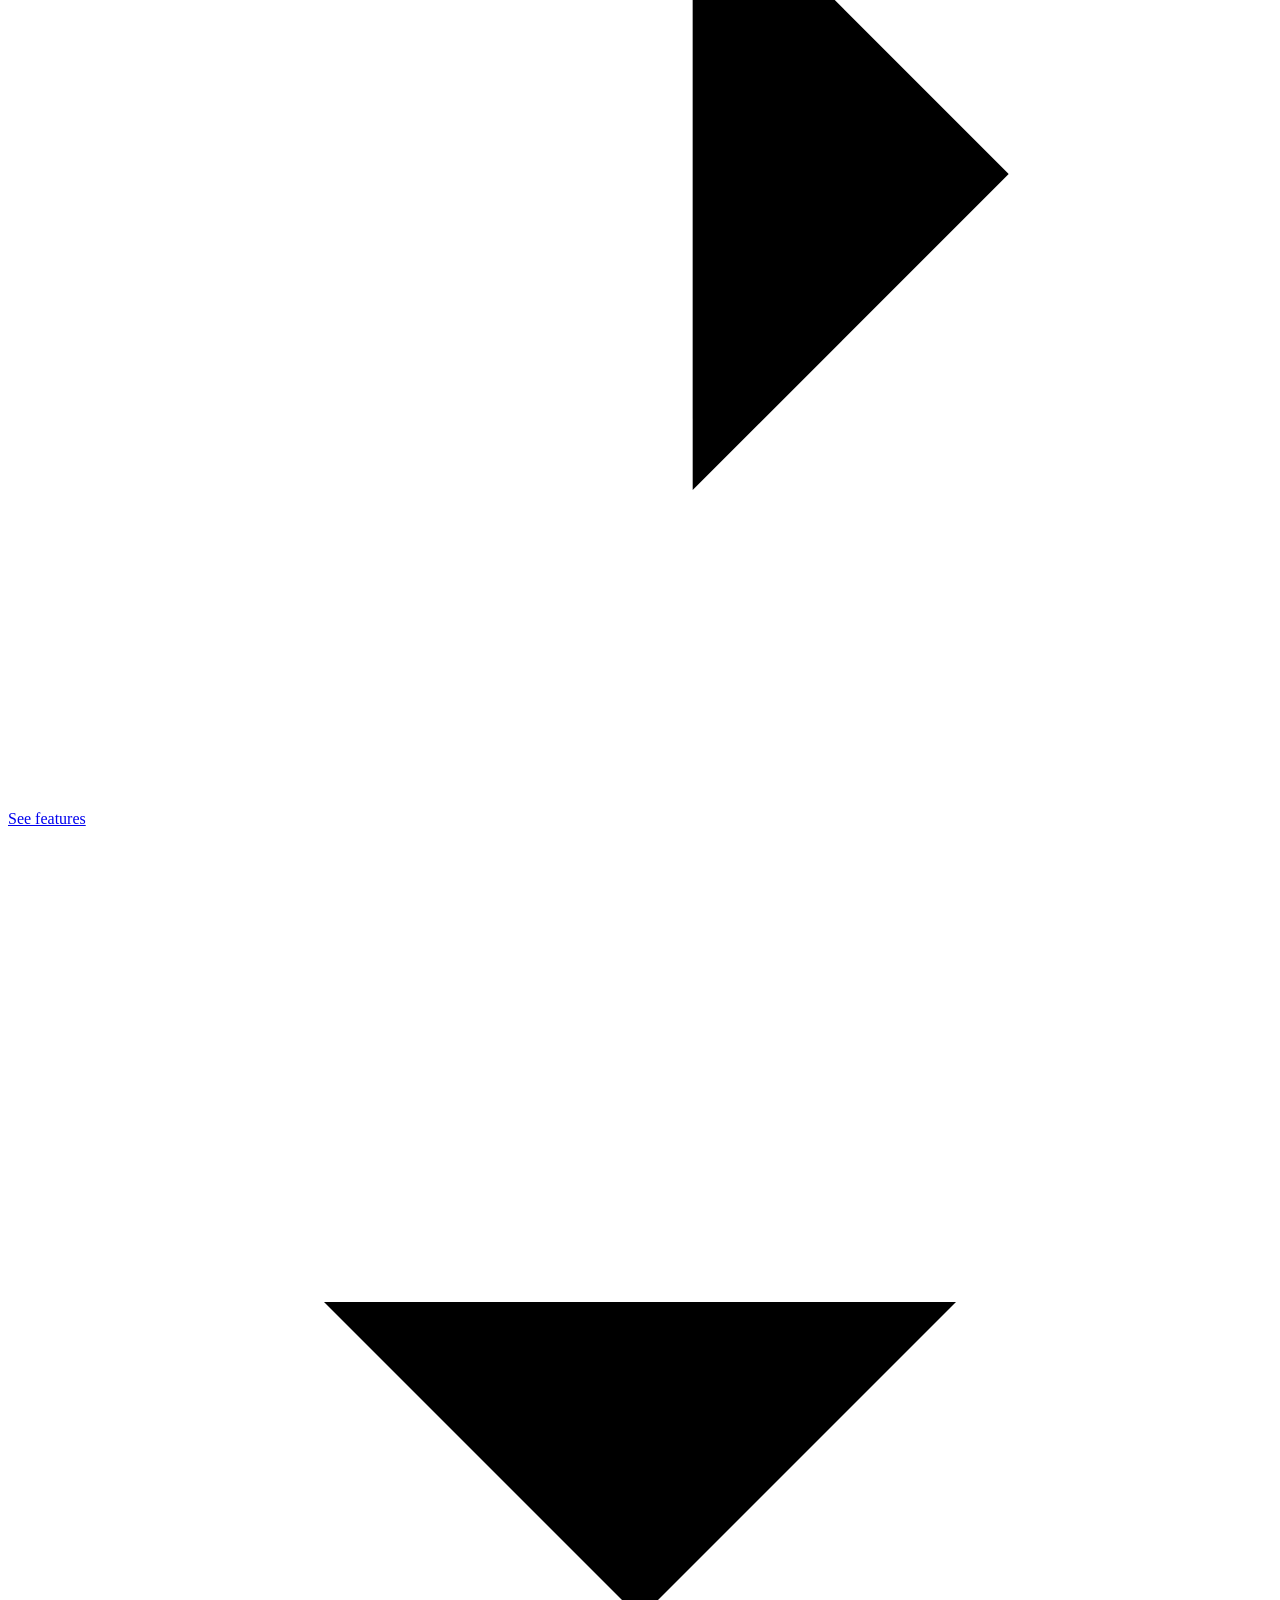
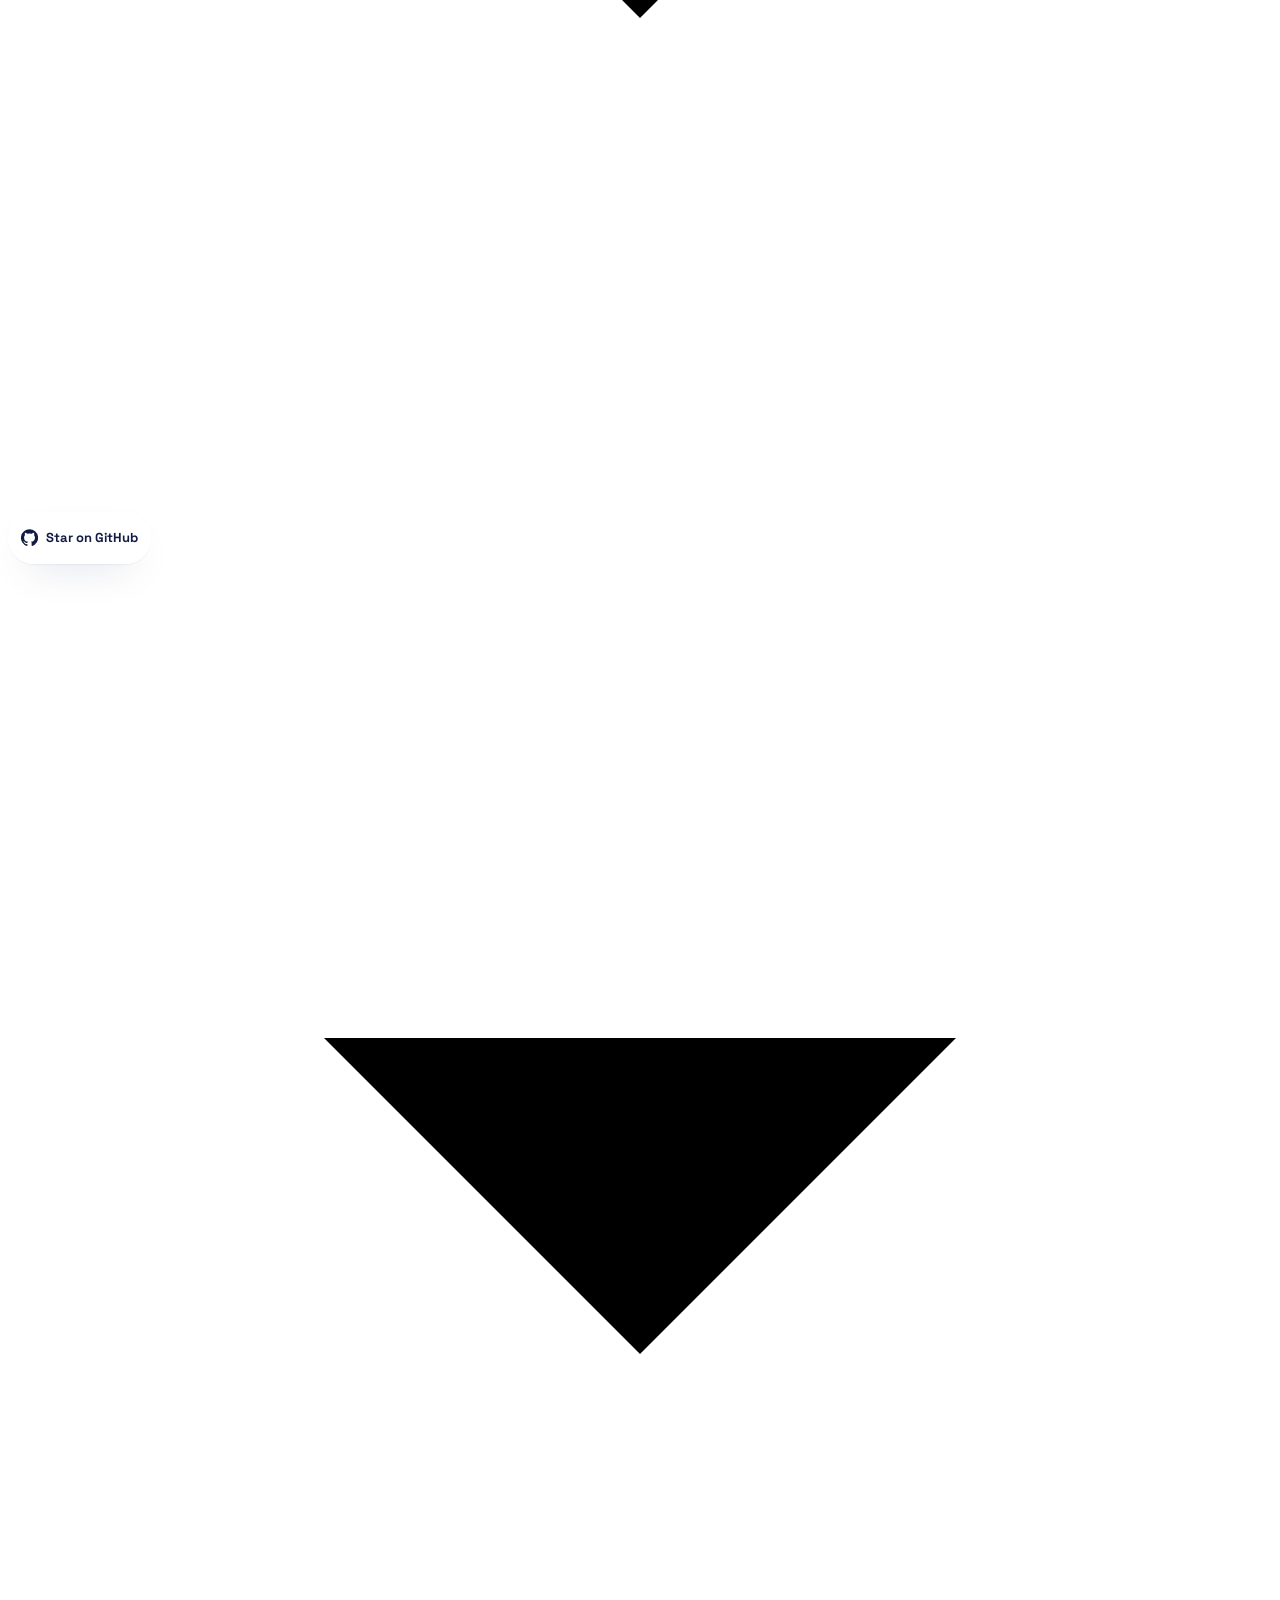
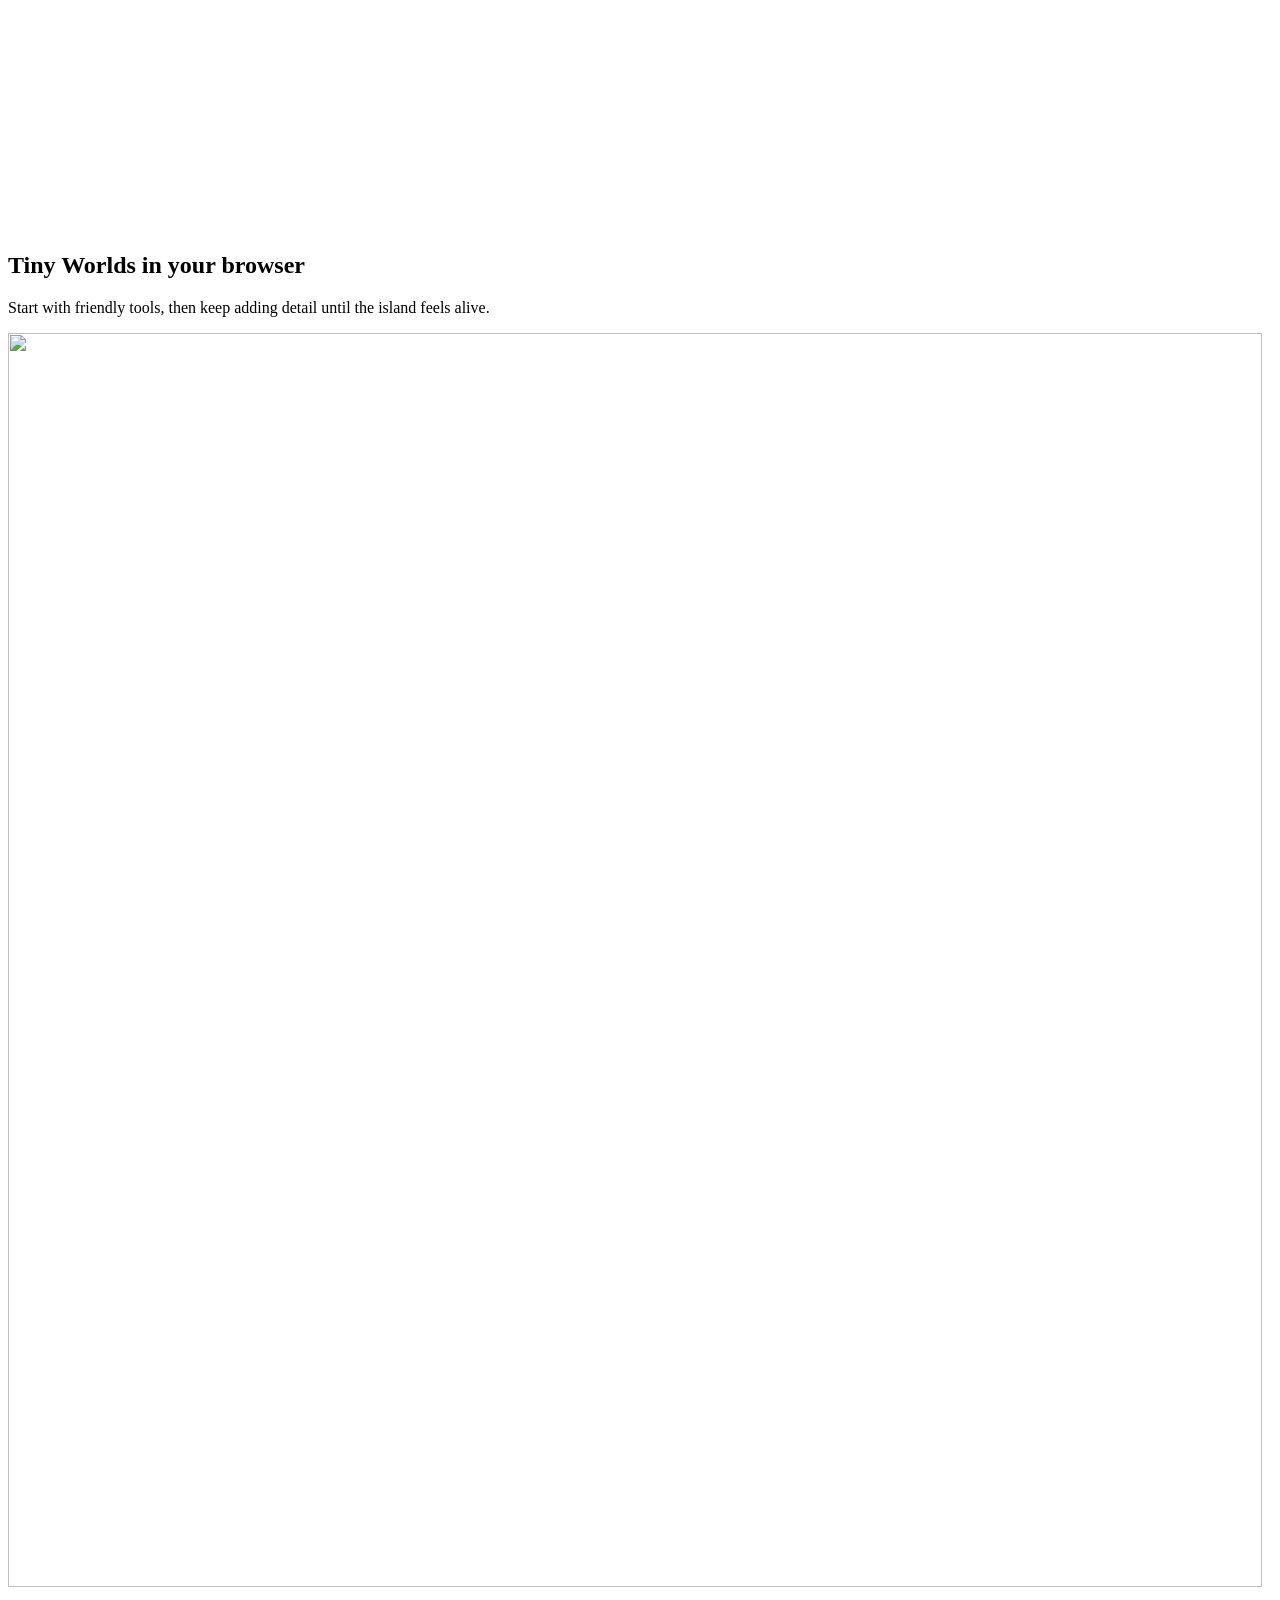
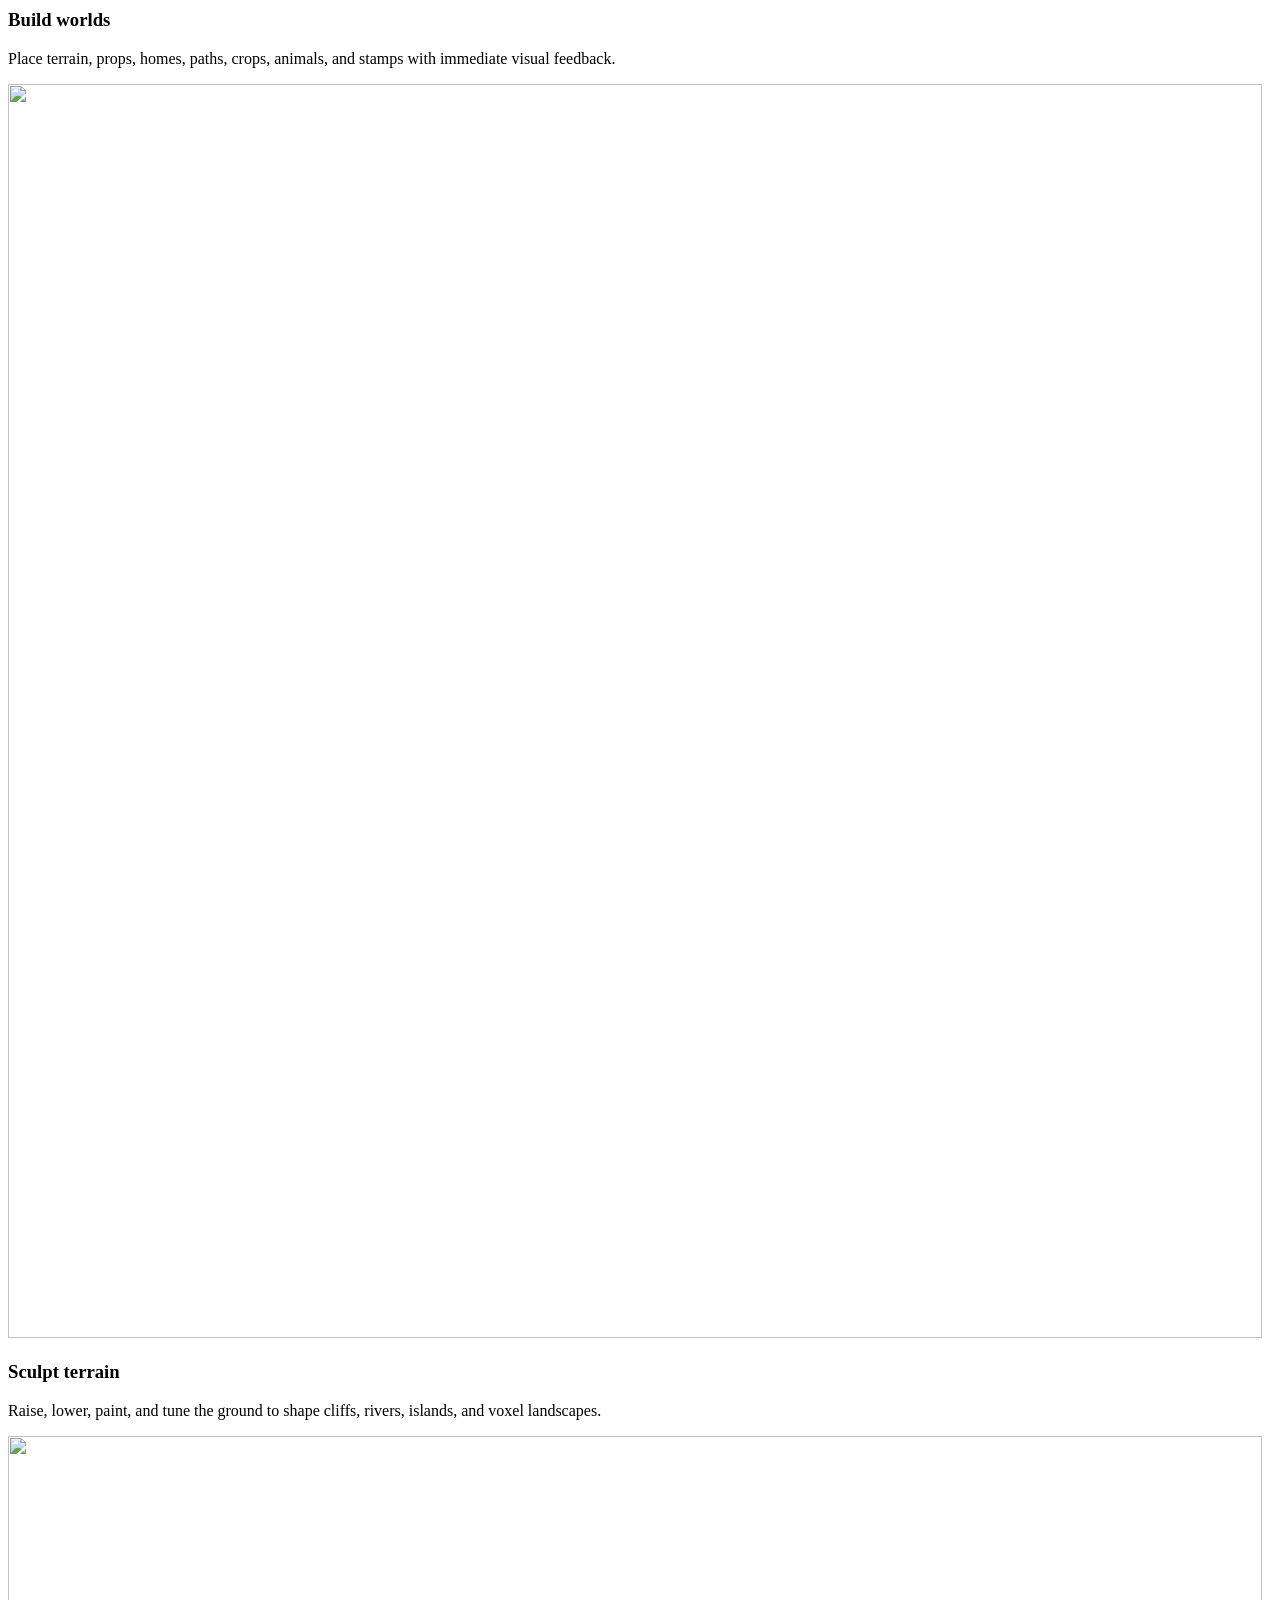
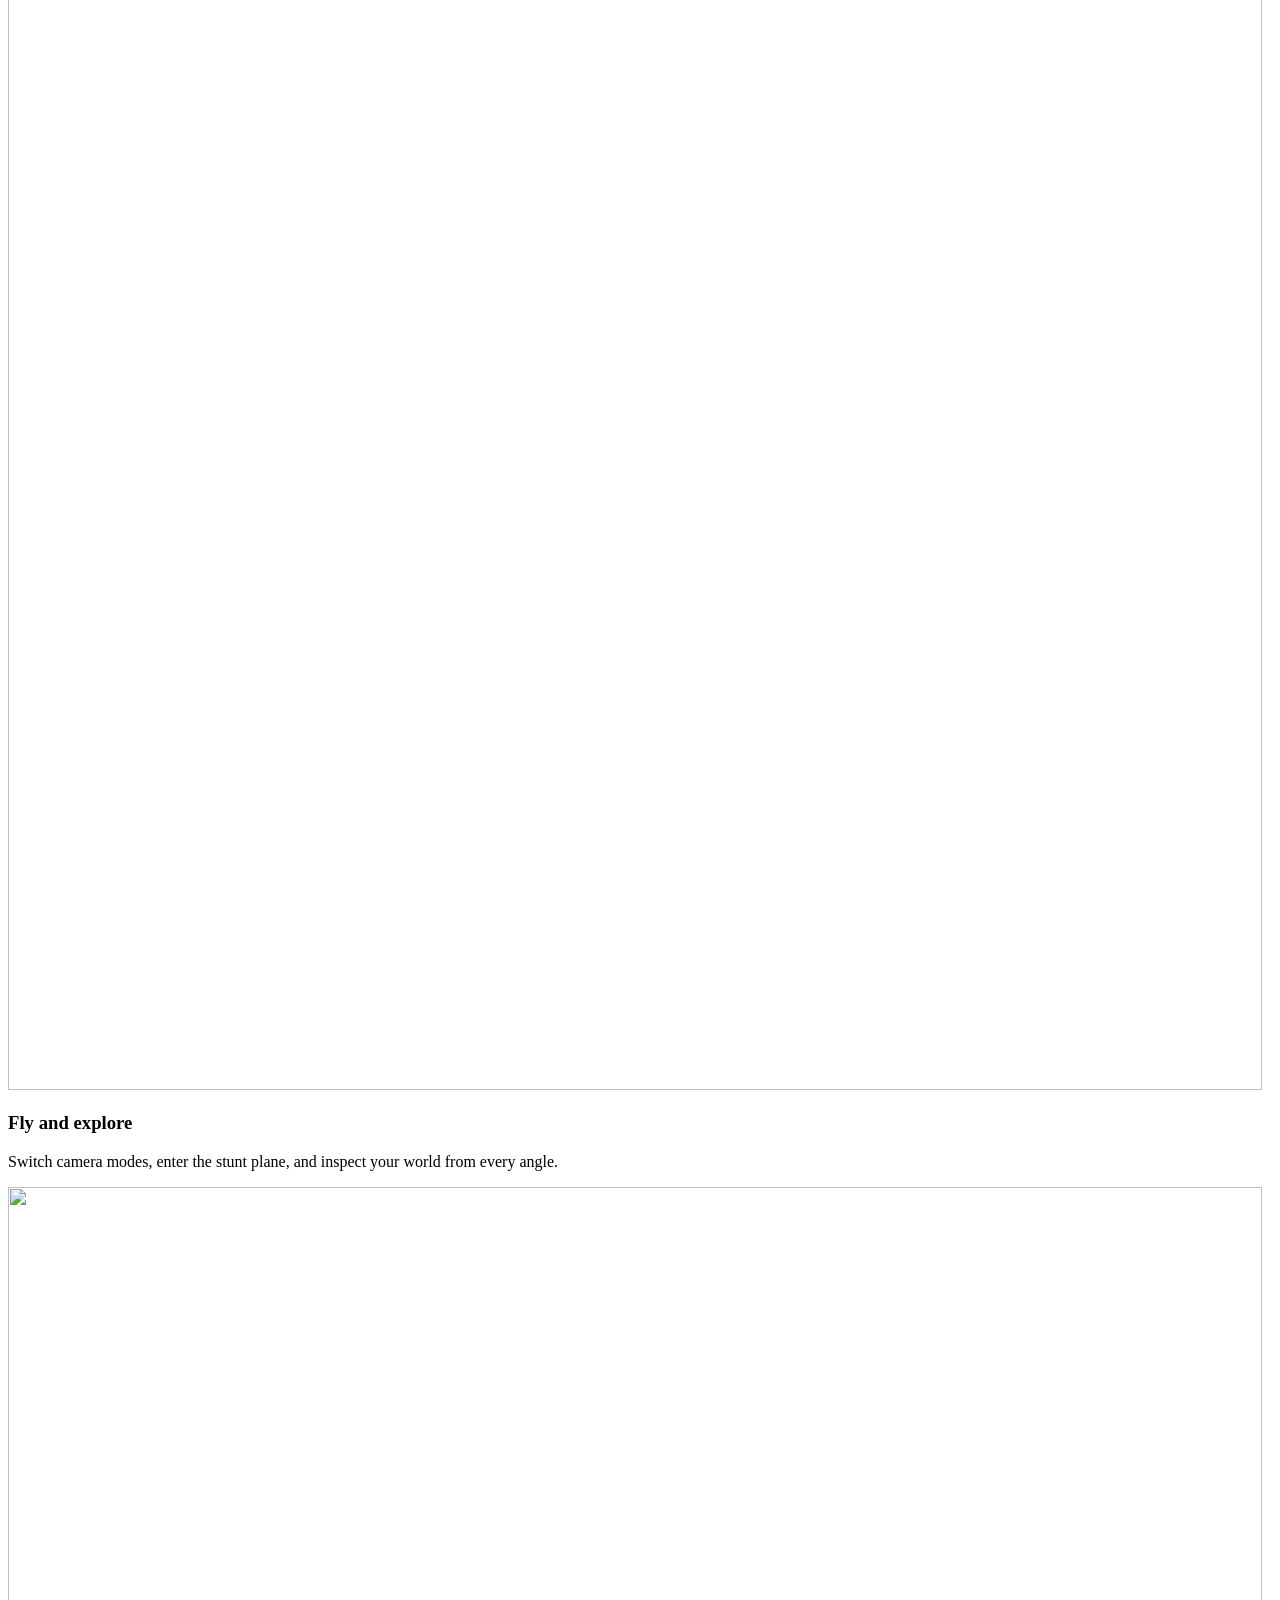
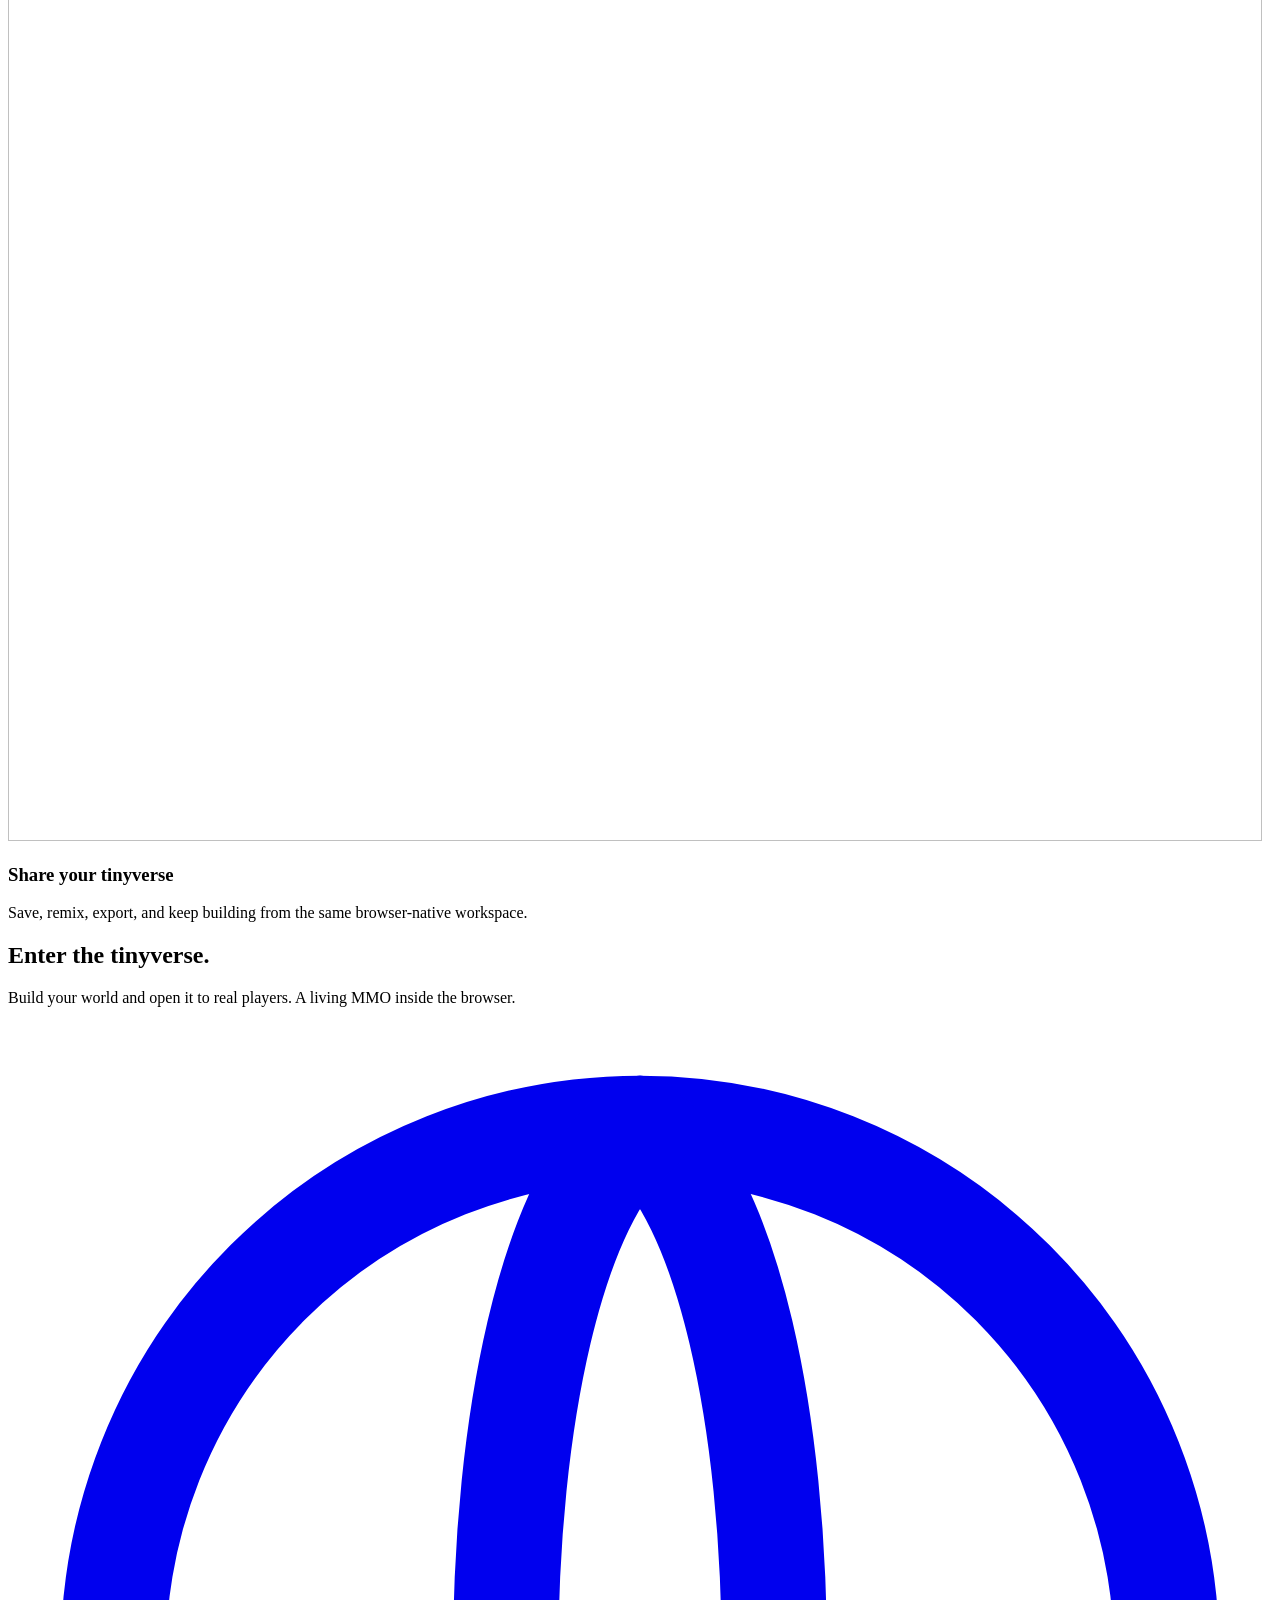
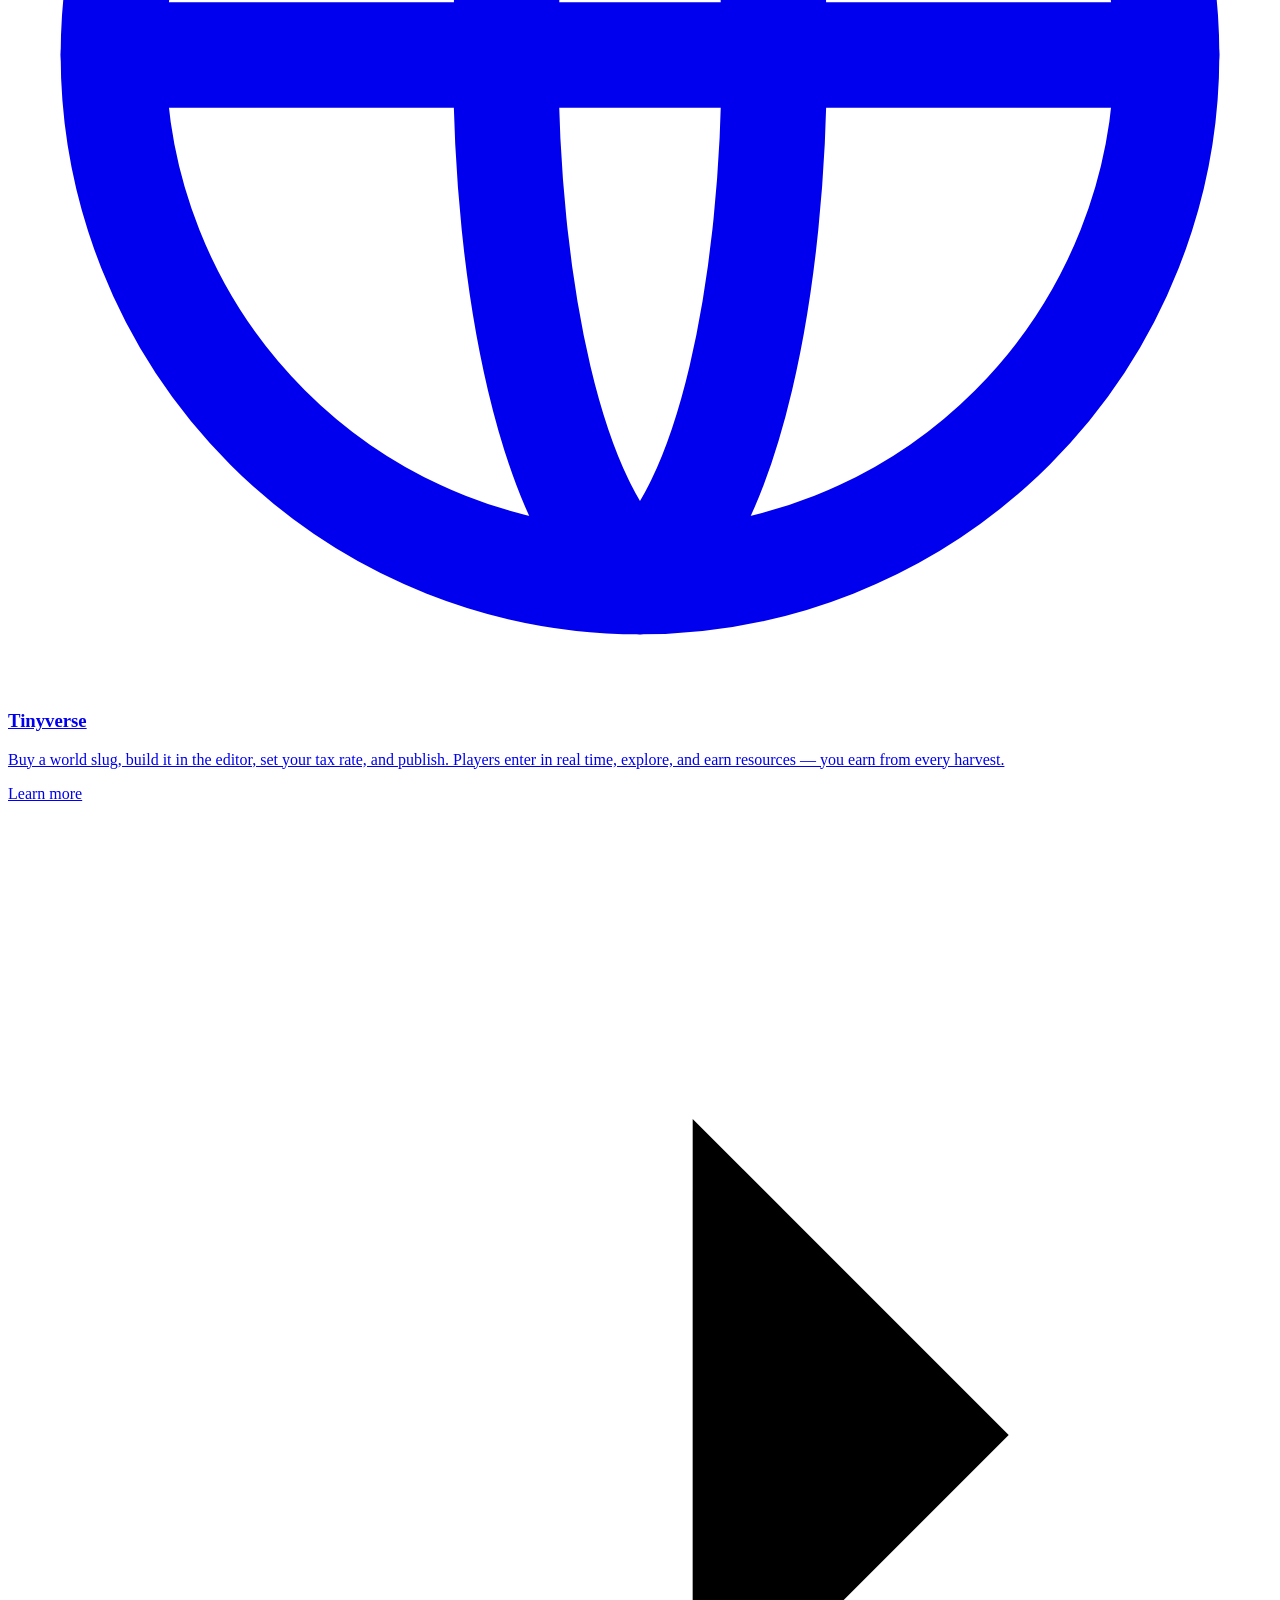
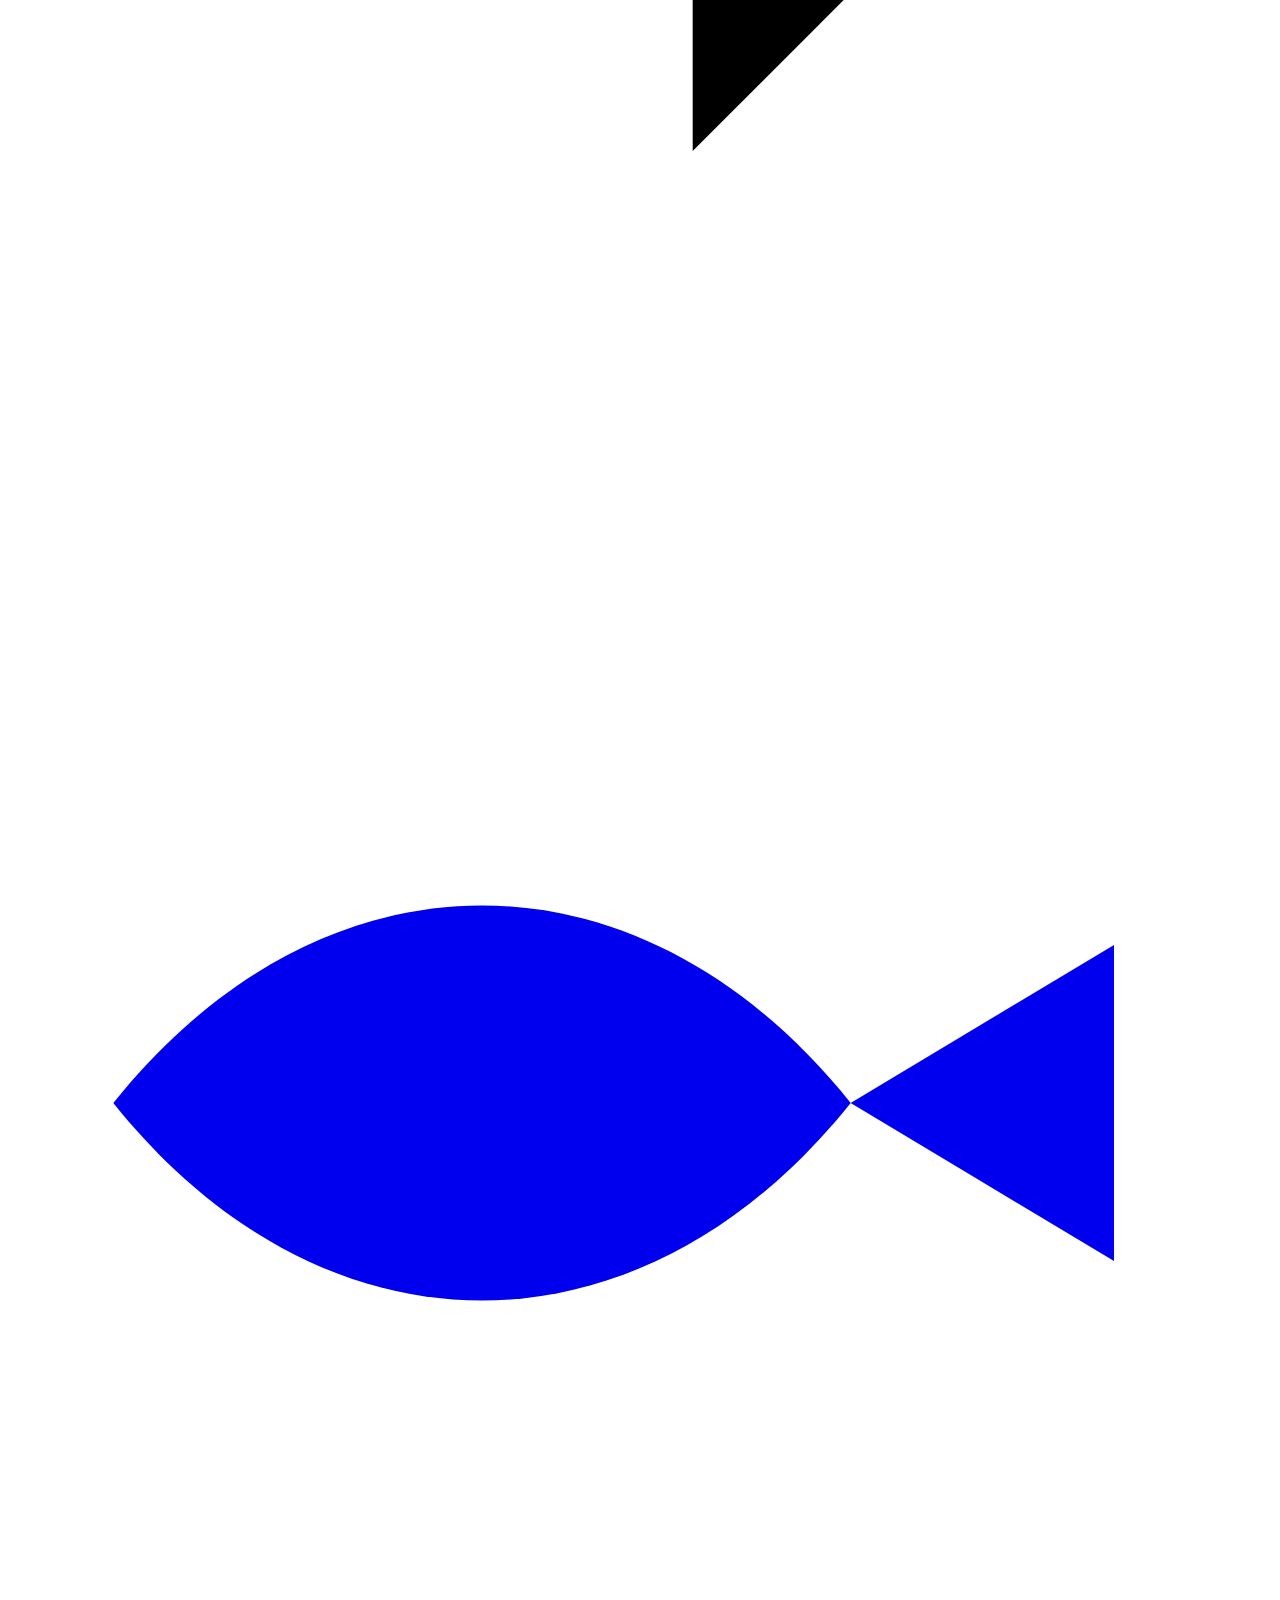
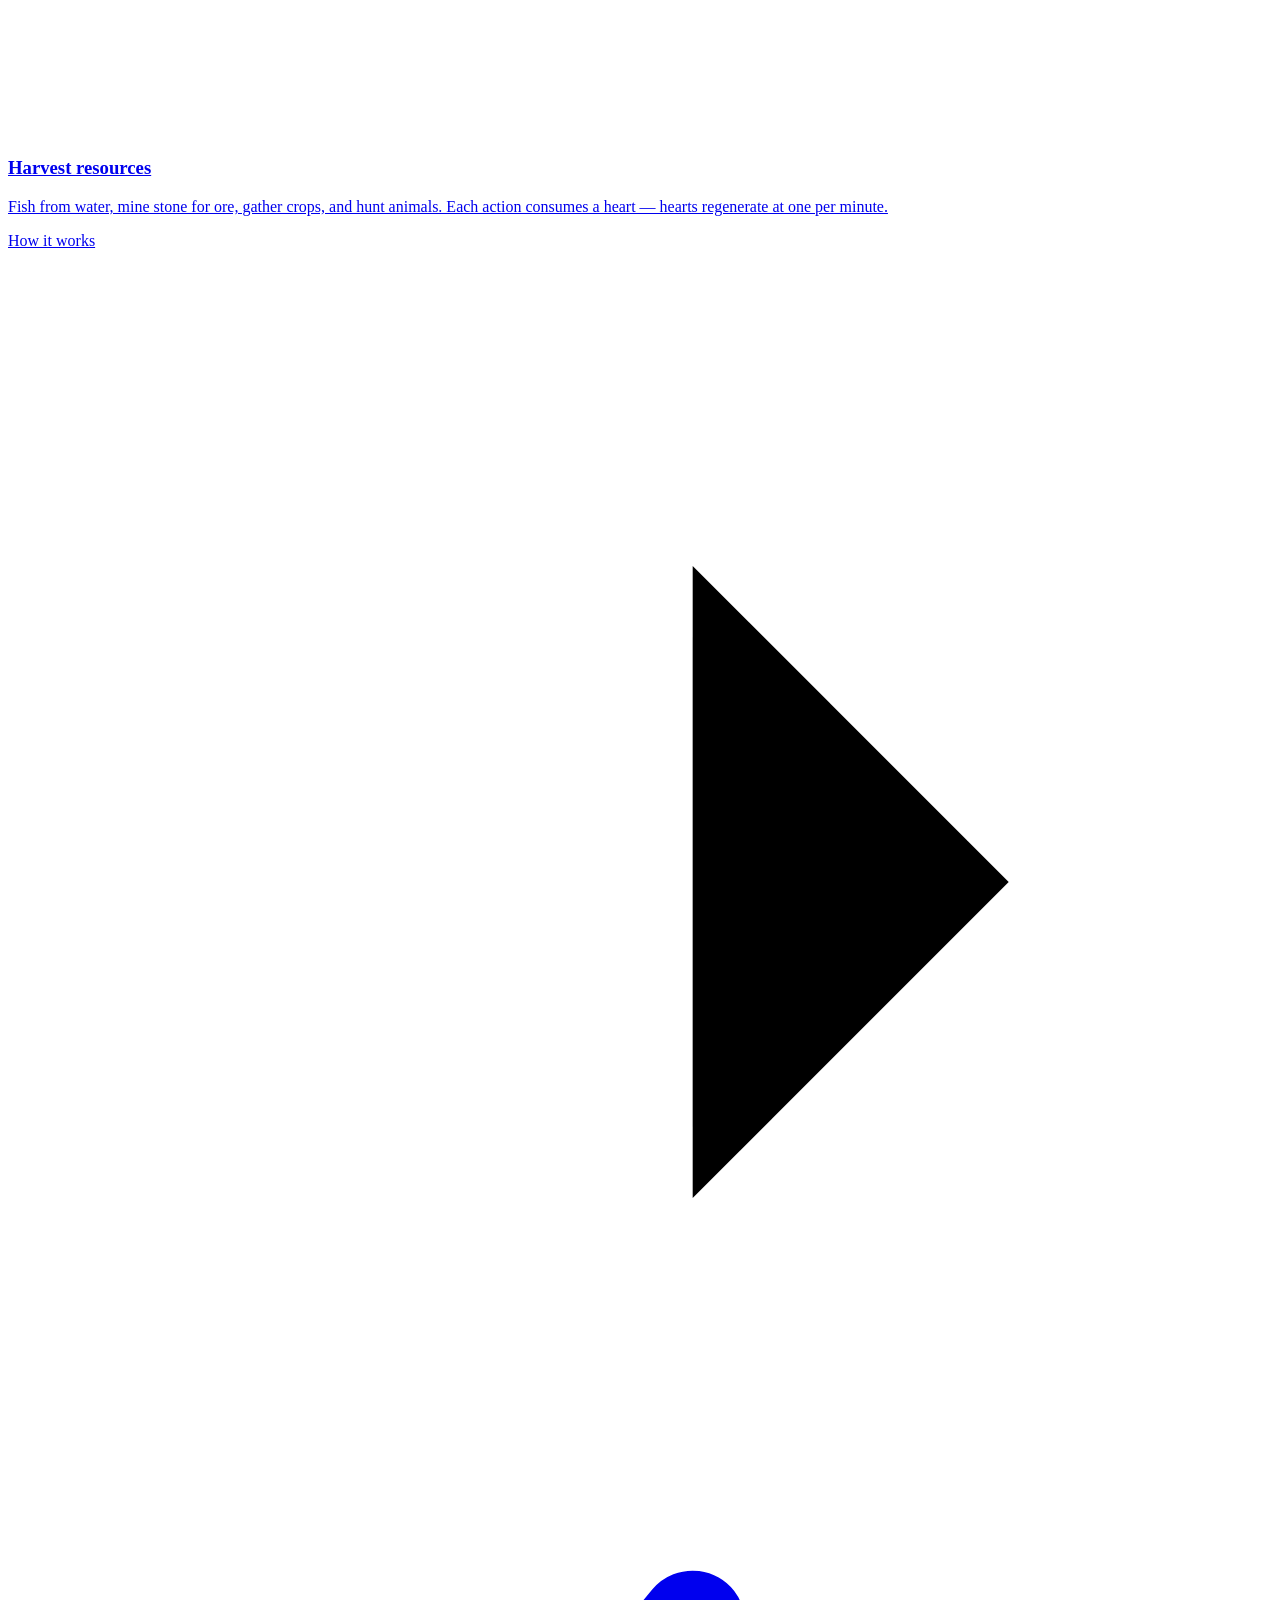
==== commit ba67027a: "Add GitHub stars social proof: README star chart + live hero pill README.md: shields.io stars badge " ====
--- a/index.html
+++ b/index.html
@@ -11,6 +11,7 @@
 <link rel="stylesheet" href="https://fonts.googleapis.com/css2?family=Space+Grotesk:wght@300..700&display=swap" />
 <link rel="stylesheet" href="styles/landing.css" />
 <link rel="stylesheet" href="styles/countdown.css" />
+<link rel="stylesheet" href="styles/github-stars.css" />
 <link rel="preload" as="image" href="assets/landing-hero.png" />
 <script>
   (function landingAuthBootstrap() {
@@ -69,6 +70,14 @@
             <svg viewBox="0 0 24 24" aria-hidden="true"><path d="m6 9 6 6 6-6"/></svg>
           </a>
         </div>
+        <a class="gh-stars-pill" id="gh-stars-pill" href="https://github.com/jasonkneen/tiny-world-builder" rel="noopener noreferrer" aria-label="Star Tiny World Builder on GitHub">
+          <svg class="gh-stars-mark" viewBox="0 0 24 24" aria-hidden="true"><path d="M12 .5a12 12 0 0 0-3.79 23.4c.6.11.82-.26.82-.58v-2.02c-3.34.73-4.04-1.61-4.04-1.61-.55-1.39-1.34-1.76-1.34-1.76-1.09-.75.08-.73.08-.73 1.21.09 1.84 1.24 1.84 1.24 1.07 1.84 2.81 1.31 3.5 1 .11-.78.42-1.31.76-1.61-2.67-.3-5.47-1.34-5.47-5.95 0-1.31.47-2.39 1.24-3.23-.12-.3-.54-1.53.12-3.18 0 0 1.01-.32 3.3 1.23a11.5 11.5 0 0 1 6 0c2.29-1.55 3.3-1.23 3.3-1.23.66 1.65.24 2.88.12 3.18.77.84 1.24 1.92 1.24 3.23 0 4.62-2.81 5.64-5.49 5.94.43.37.81 1.1.81 2.22v3.29c0 .32.22.7.83.58A12 12 0 0 0 12 .5z"/></svg>
+          <span class="gh-stars-text">Star on GitHub</span>
+          <span class="gh-stars-count" data-gh-stars-count hidden>
+            <svg class="gh-stars-star" viewBox="0 0 24 24" aria-hidden="true"><path d="m12 2 2.9 6.26 6.84.55-5.2 4.48 1.58 6.7L12 16.9l-6.12 3.59 1.58-6.7-5.2-4.48 6.84-.55z"/></svg>
+            <span data-gh-stars-value></span>
+          </span>
+        </a>
       </div>
       <aside class="hero-feed" id="hero-feed" aria-label="Live worlds" hidden>
         <div class="hero-feed-head">
@@ -221,6 +230,7 @@
     </section>
   </main>
   <script src="scripts/countdown.js" defer></script>
+  <script src="scripts/github-stars.js" defer></script>
   <script src="scripts/landing-auth-chip.js" defer></script>
   <script src="scripts/landing-feed.js" defer></script>
 </body>
--- a/styles/github-stars.css
+++ b/styles/github-stars.css
@@ -0,0 +1,83 @@
+/* GitHub stars social-proof pill (landing hero). Glass-pill aesthetic shared
+   with the countdown chip so it reads as part of the same design language. */
+.gh-stars-pill {
+  display: inline-flex;
+  align-items: center;
+  gap: 8px;
+  width: max-content;
+  max-width: 100%;
+  min-height: 36px;
+  margin-top: 16px;
+  padding: 7px 12px;
+  border: 1px solid rgba(255, 255, 255, 0.72);
+  border-radius: 999px;
+  background: rgba(255, 255, 255, 0.7);
+  box-shadow:
+    0 1px 0 rgba(255, 255, 255, 0.9) inset,
+    0 1px 2px rgba(20, 30, 50, 0.06),
+    0 16px 40px -22px rgba(10, 35, 90, 0.42);
+  color: #111b45;
+  font-family: var(--body-font, 'Space Grotesk', system-ui, sans-serif);
+  font-size: 13px;
+  font-weight: 700;
+  line-height: 1;
+  text-decoration: none;
+  white-space: nowrap;
+  -webkit-backdrop-filter: blur(22px) saturate(180%);
+  backdrop-filter: blur(22px) saturate(180%);
+  transition: transform 0.16s ease, box-shadow 0.16s ease;
+}
+
+.gh-stars-pill:hover {
+  transform: translateY(-1px);
+  box-shadow:
+    0 1px 0 rgba(255, 255, 255, 0.9) inset,
+    0 1px 2px rgba(20, 30, 50, 0.08),
+    0 22px 48px -22px rgba(10, 35, 90, 0.5);
+}
+
+.gh-stars-pill:focus-visible {
+  outline: 2px solid var(--accent, #3a72c8);
+  outline-offset: 3px;
+}
+
+.gh-stars-mark {
+  width: 17px;
+  height: 17px;
+  flex: 0 0 auto;
+  fill: currentColor;
+}
+
+.gh-stars-text {
+  display: block;
+}
+
+.gh-stars-count {
+  display: inline-flex;
+  align-items: center;
+  gap: 5px;
+  padding: 3px 9px;
+  border-radius: 999px;
+  background: rgba(58, 114, 200, 0.12);
+  color: var(--accent, #3a72c8);
+  font-variant-numeric: tabular-nums;
+  font-weight: 760;
+}
+
+.gh-stars-count[hidden] {
+  display: none;
+}
+
+.gh-stars-star {
+  width: 12px;
+  height: 12px;
+  flex: 0 0 auto;
+  fill: #f5a623;
+}
+
+@media (max-width: 620px) {
+  .gh-stars-pill {
+    font-size: 12px;
+    max-width: 100%;
+  }
+}
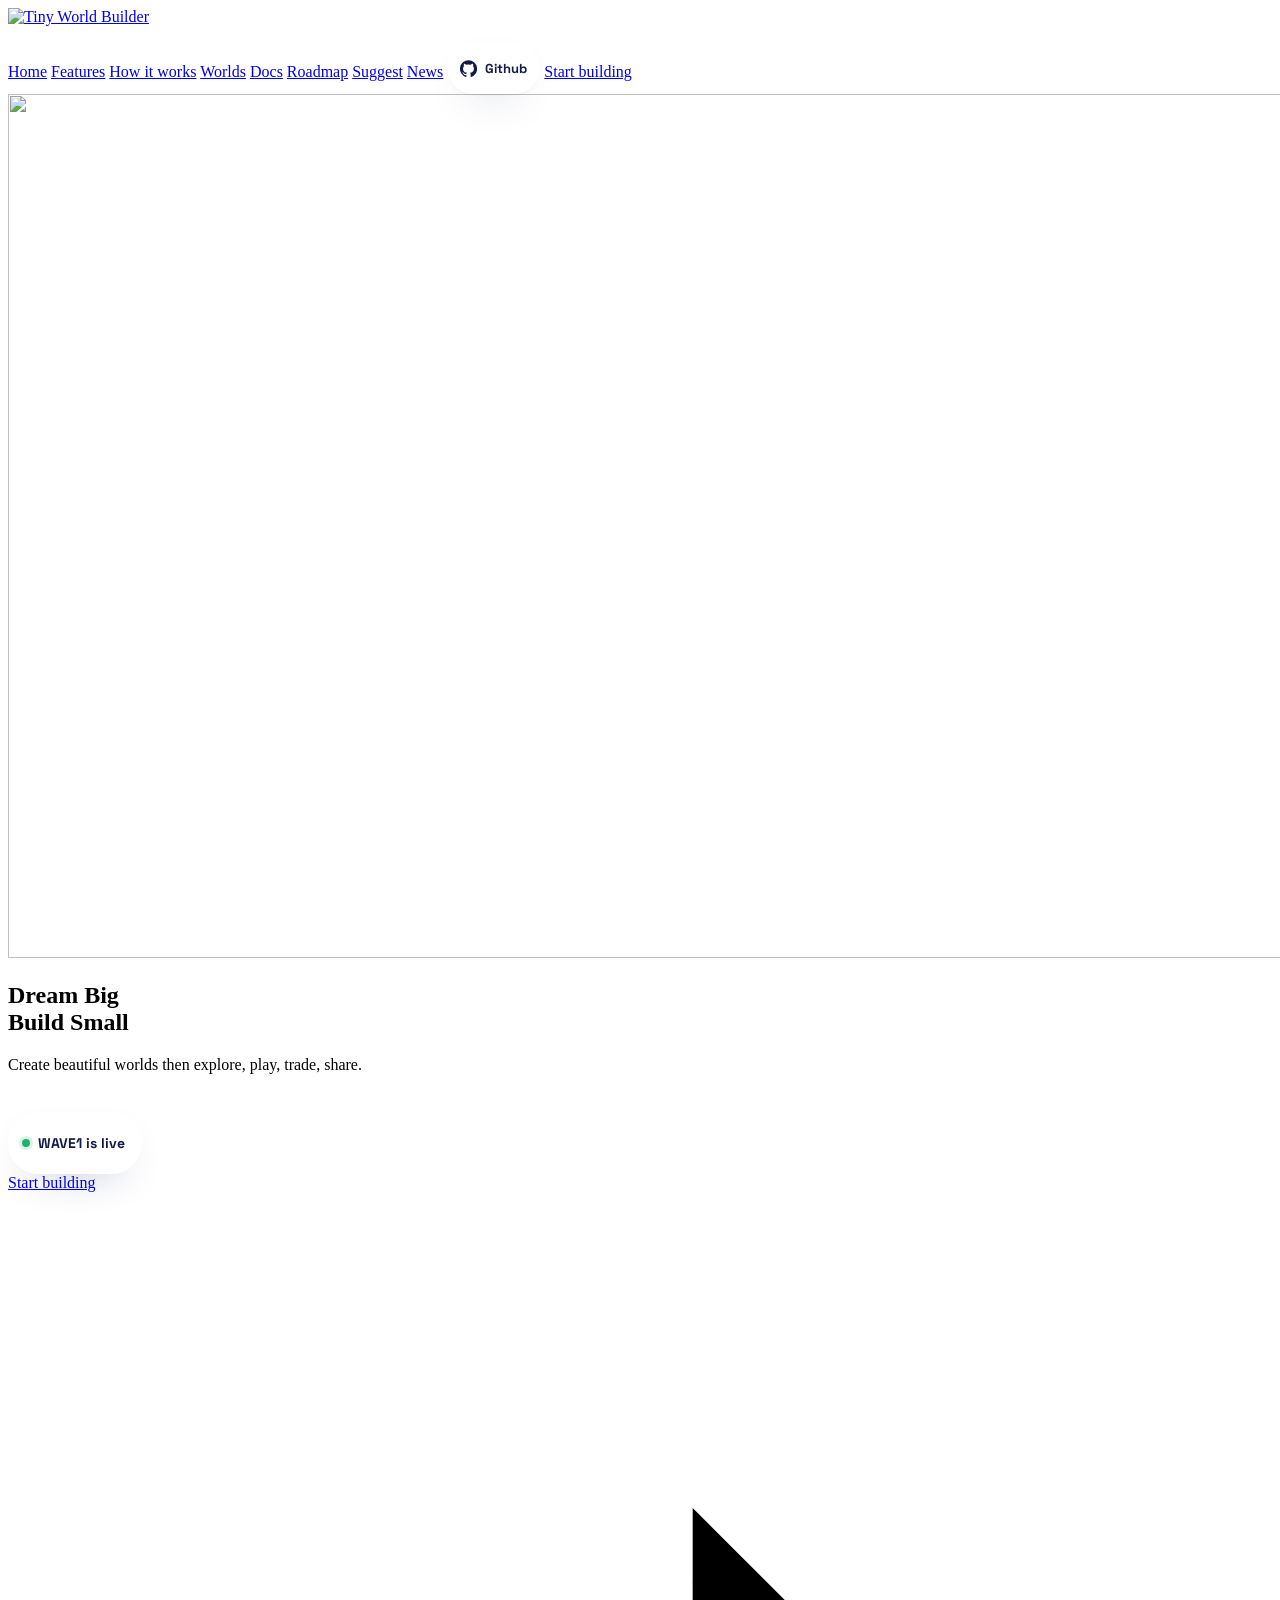
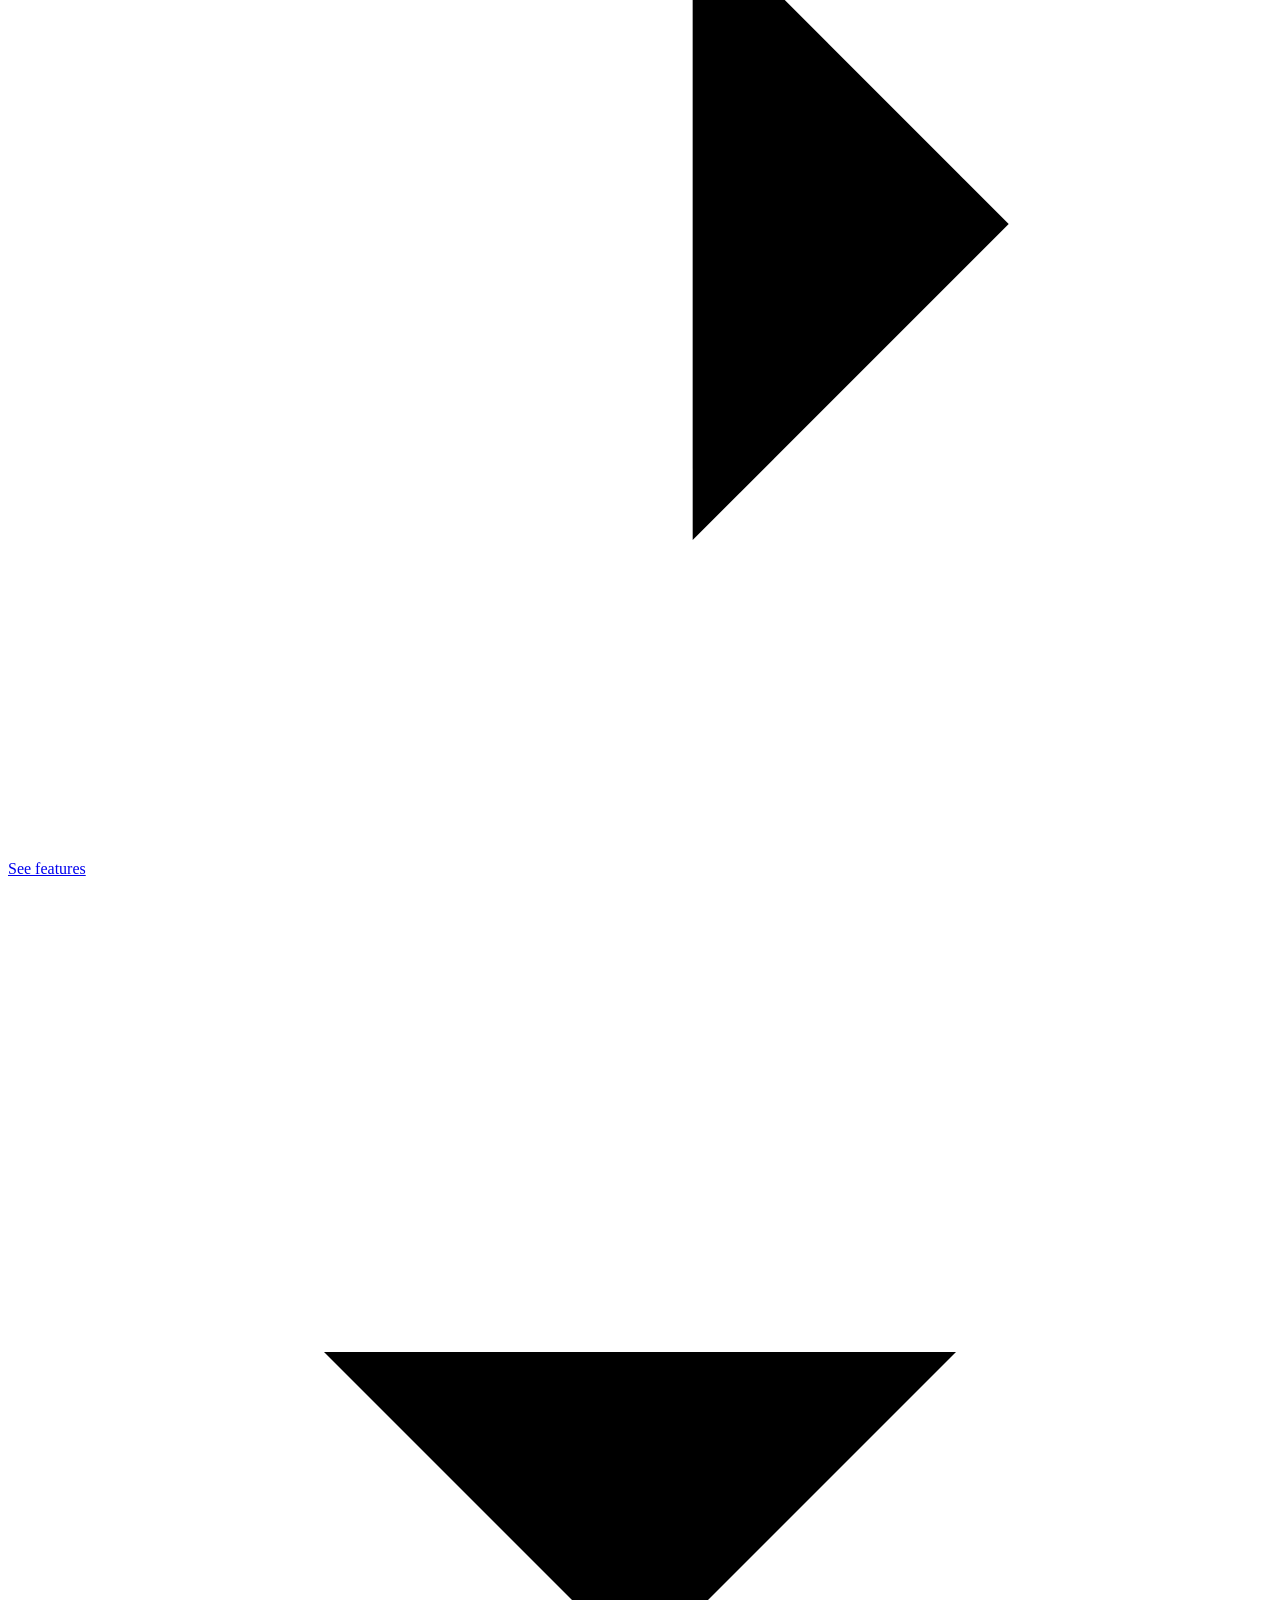
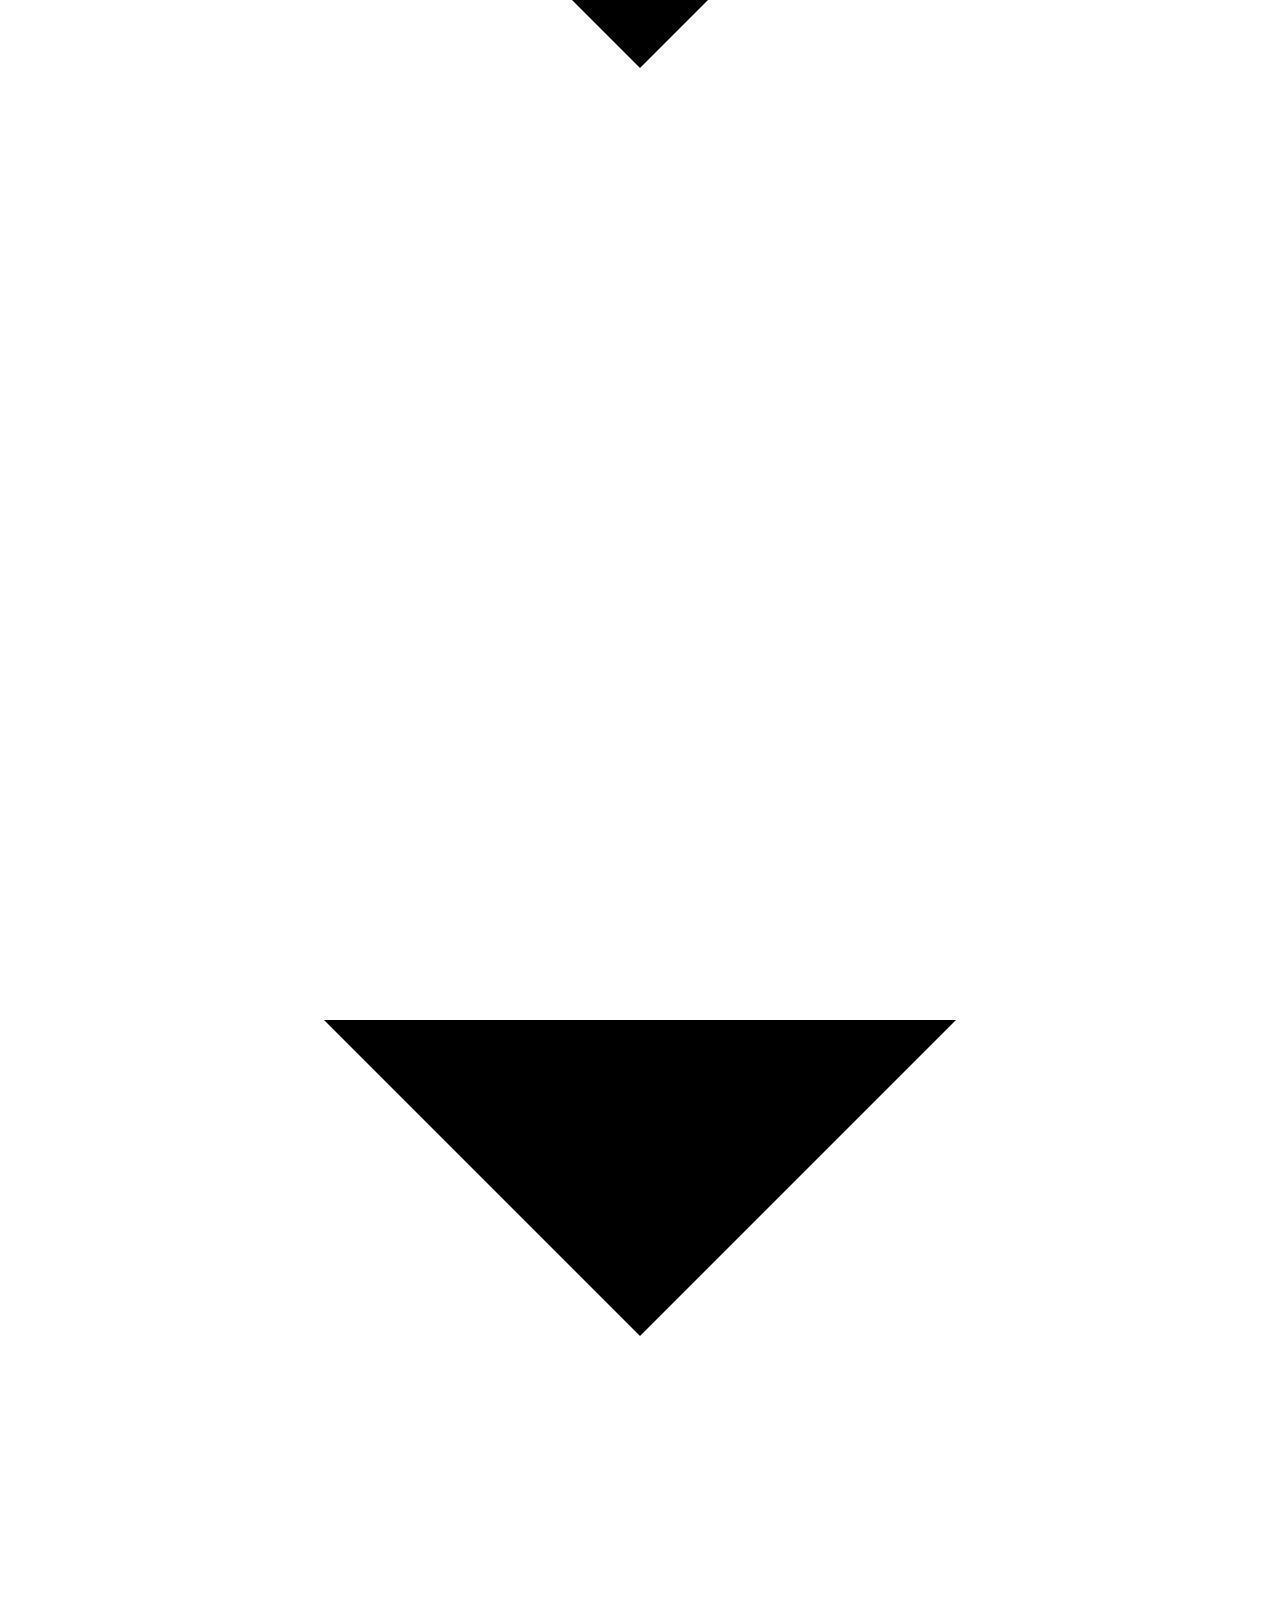
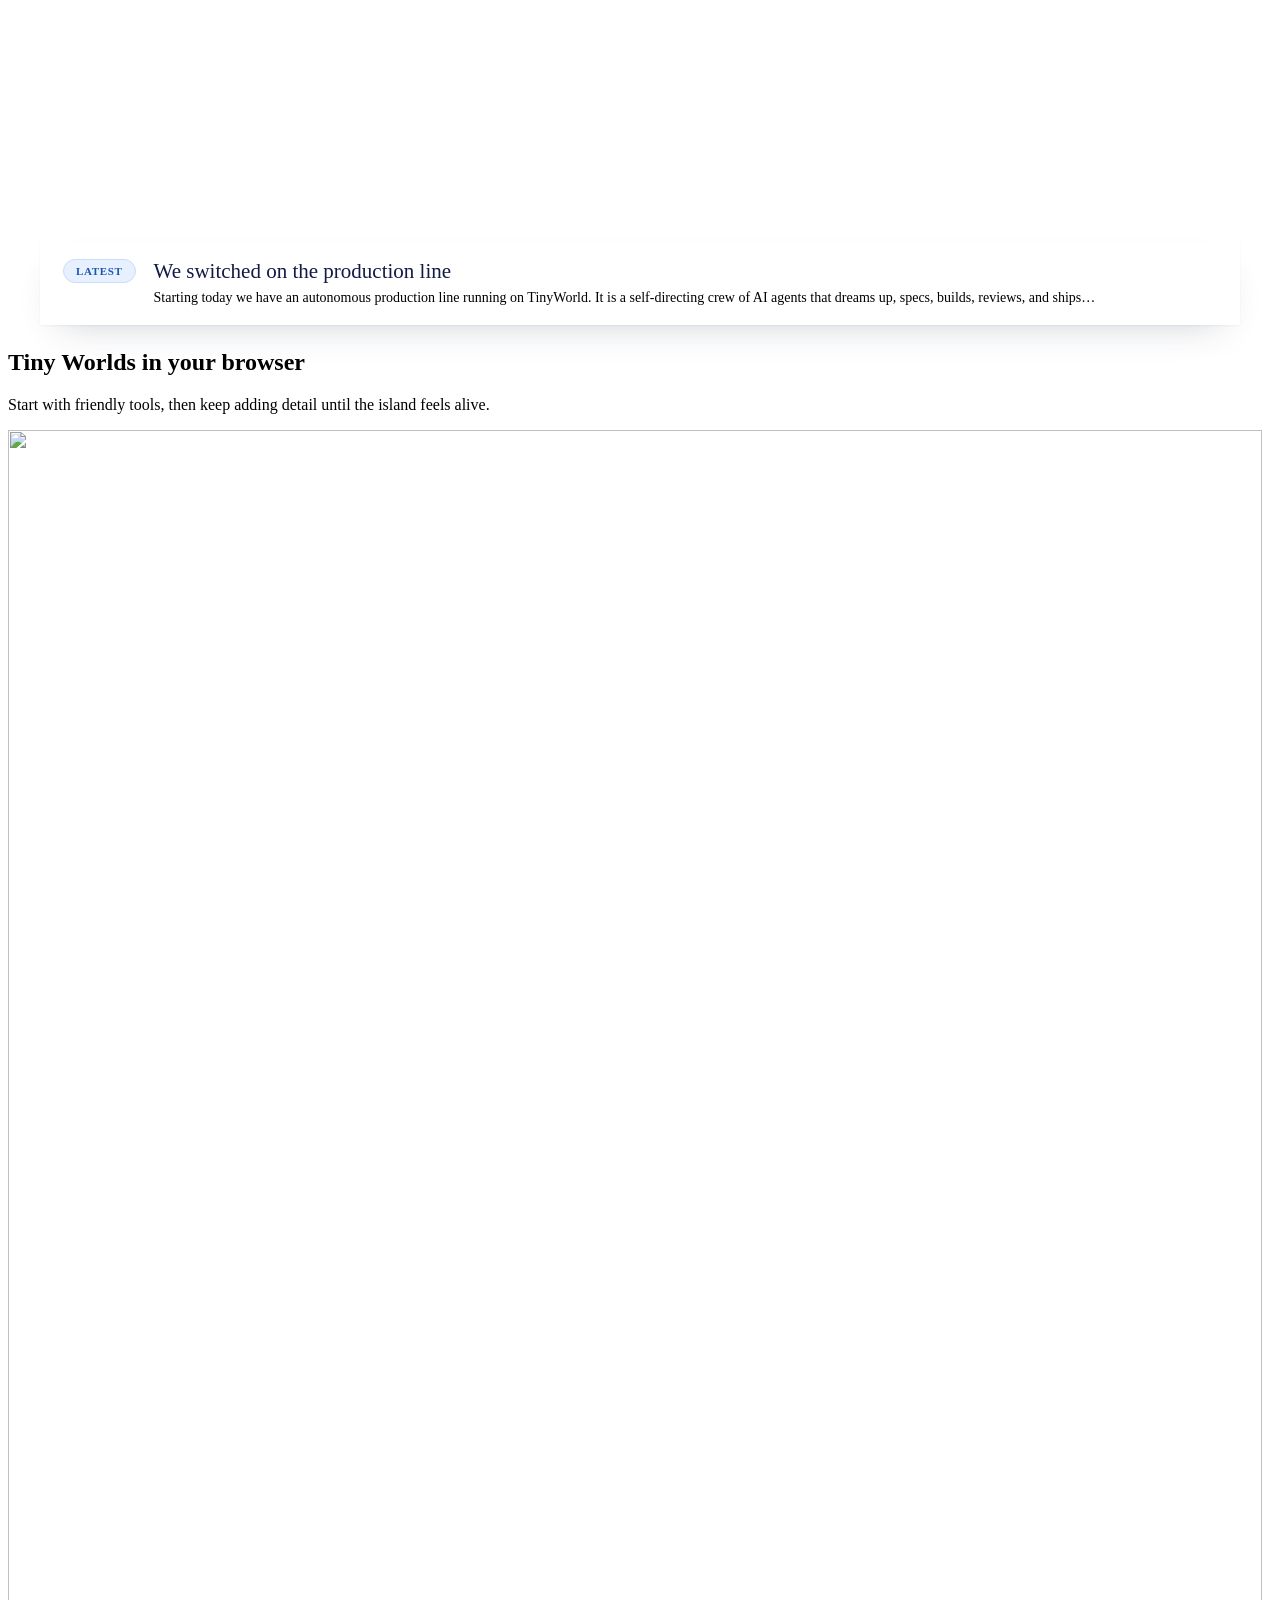
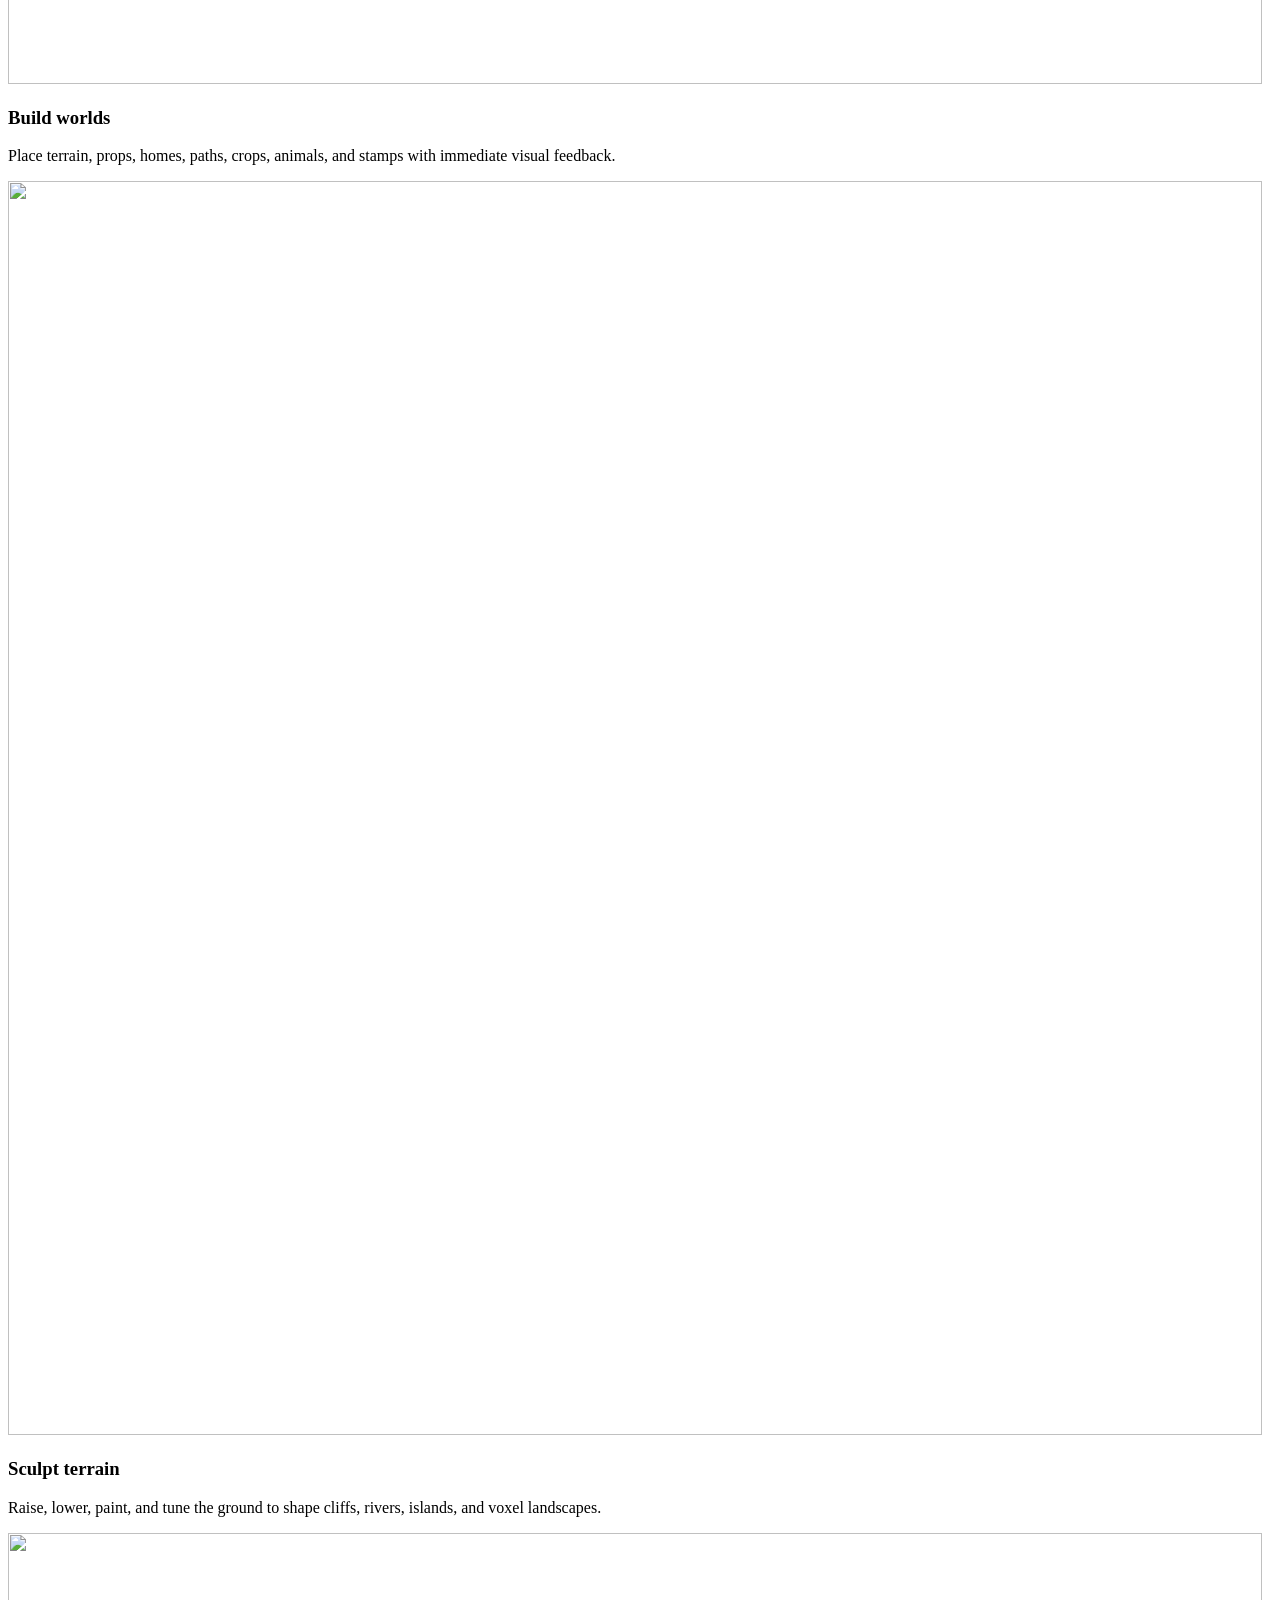
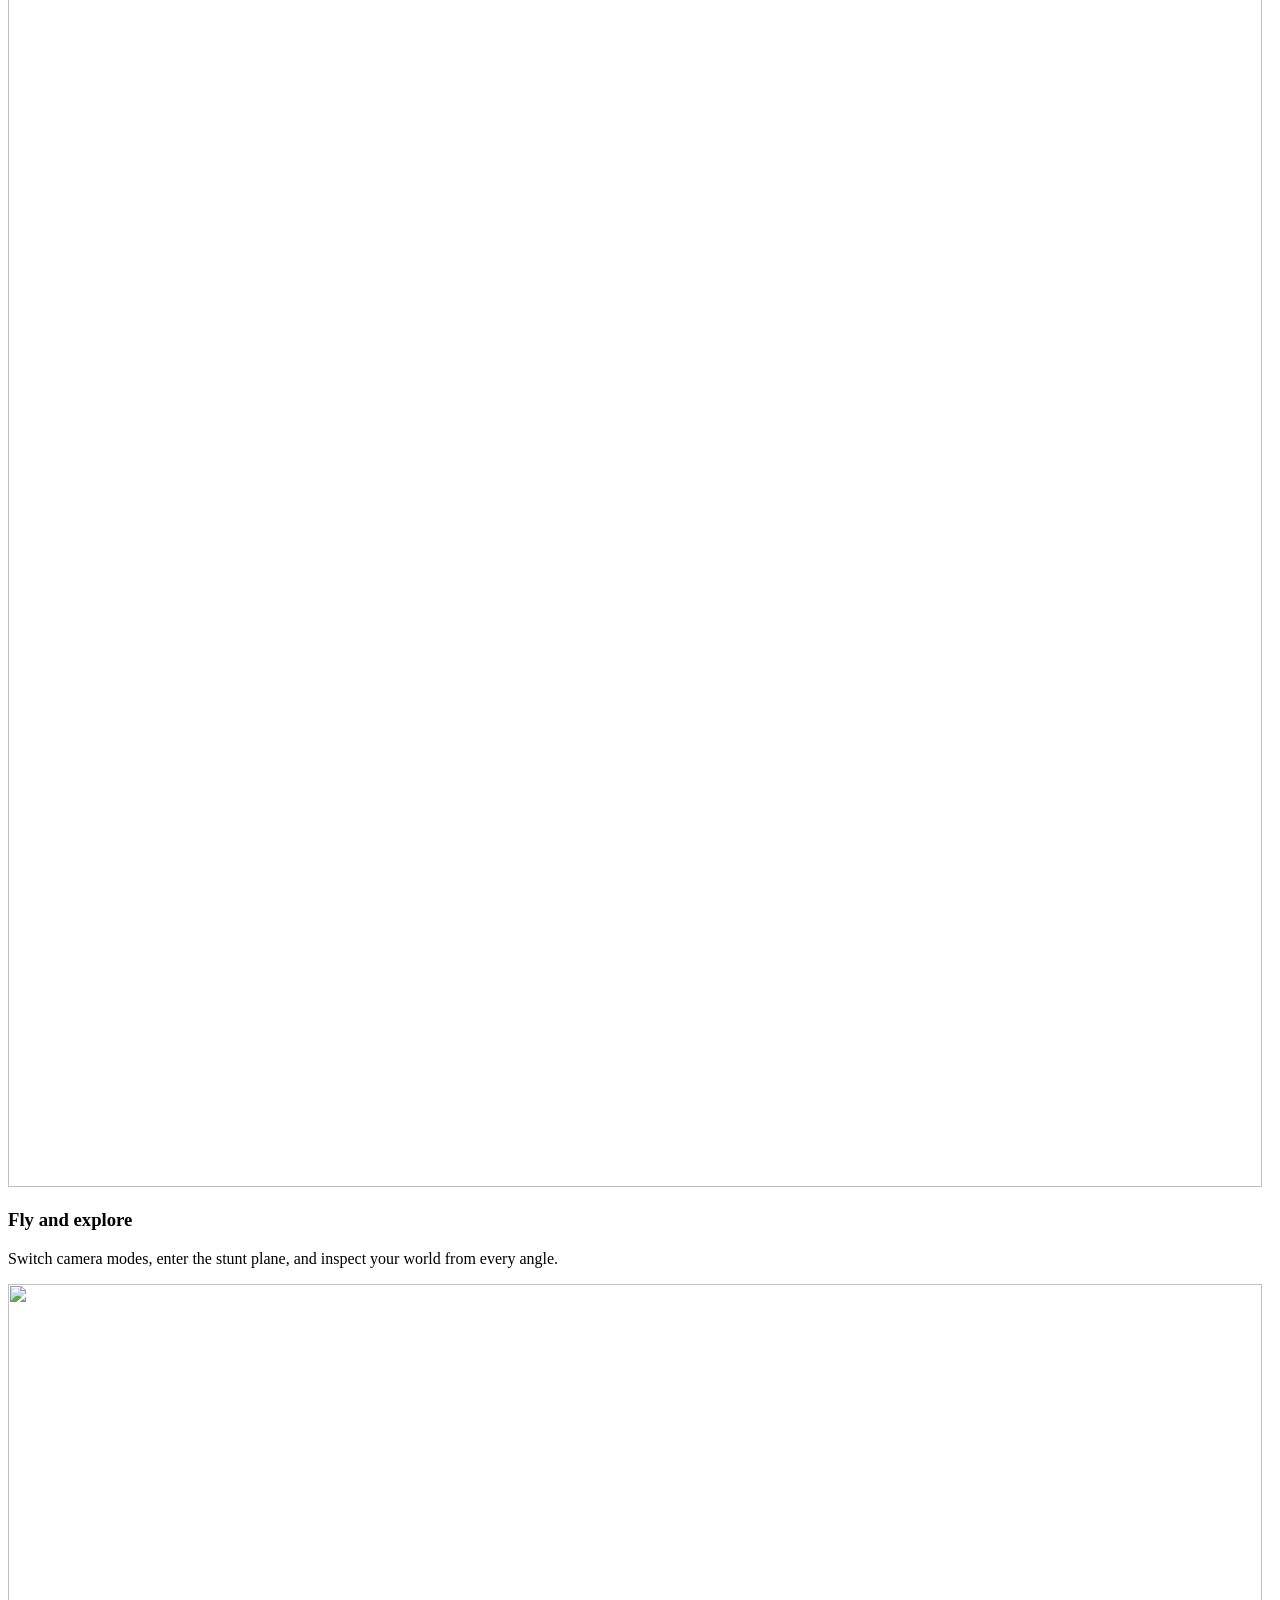
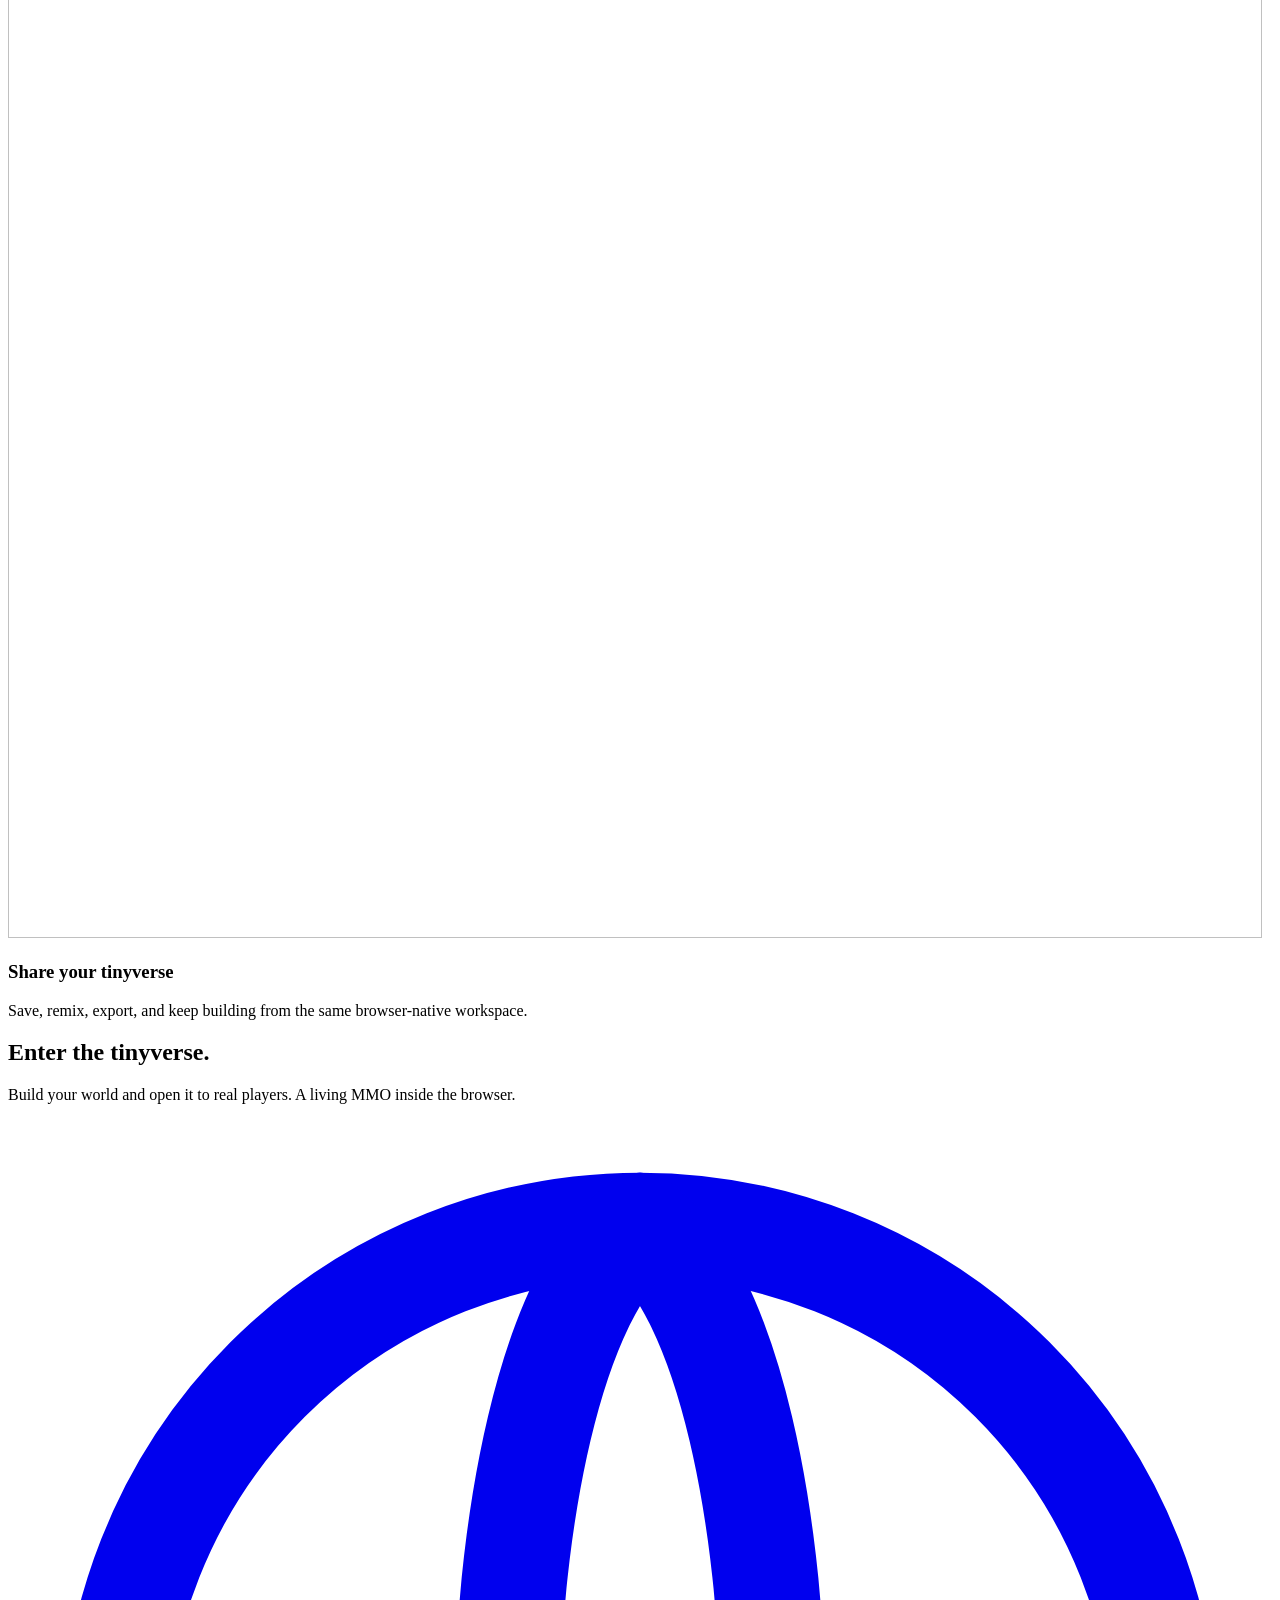
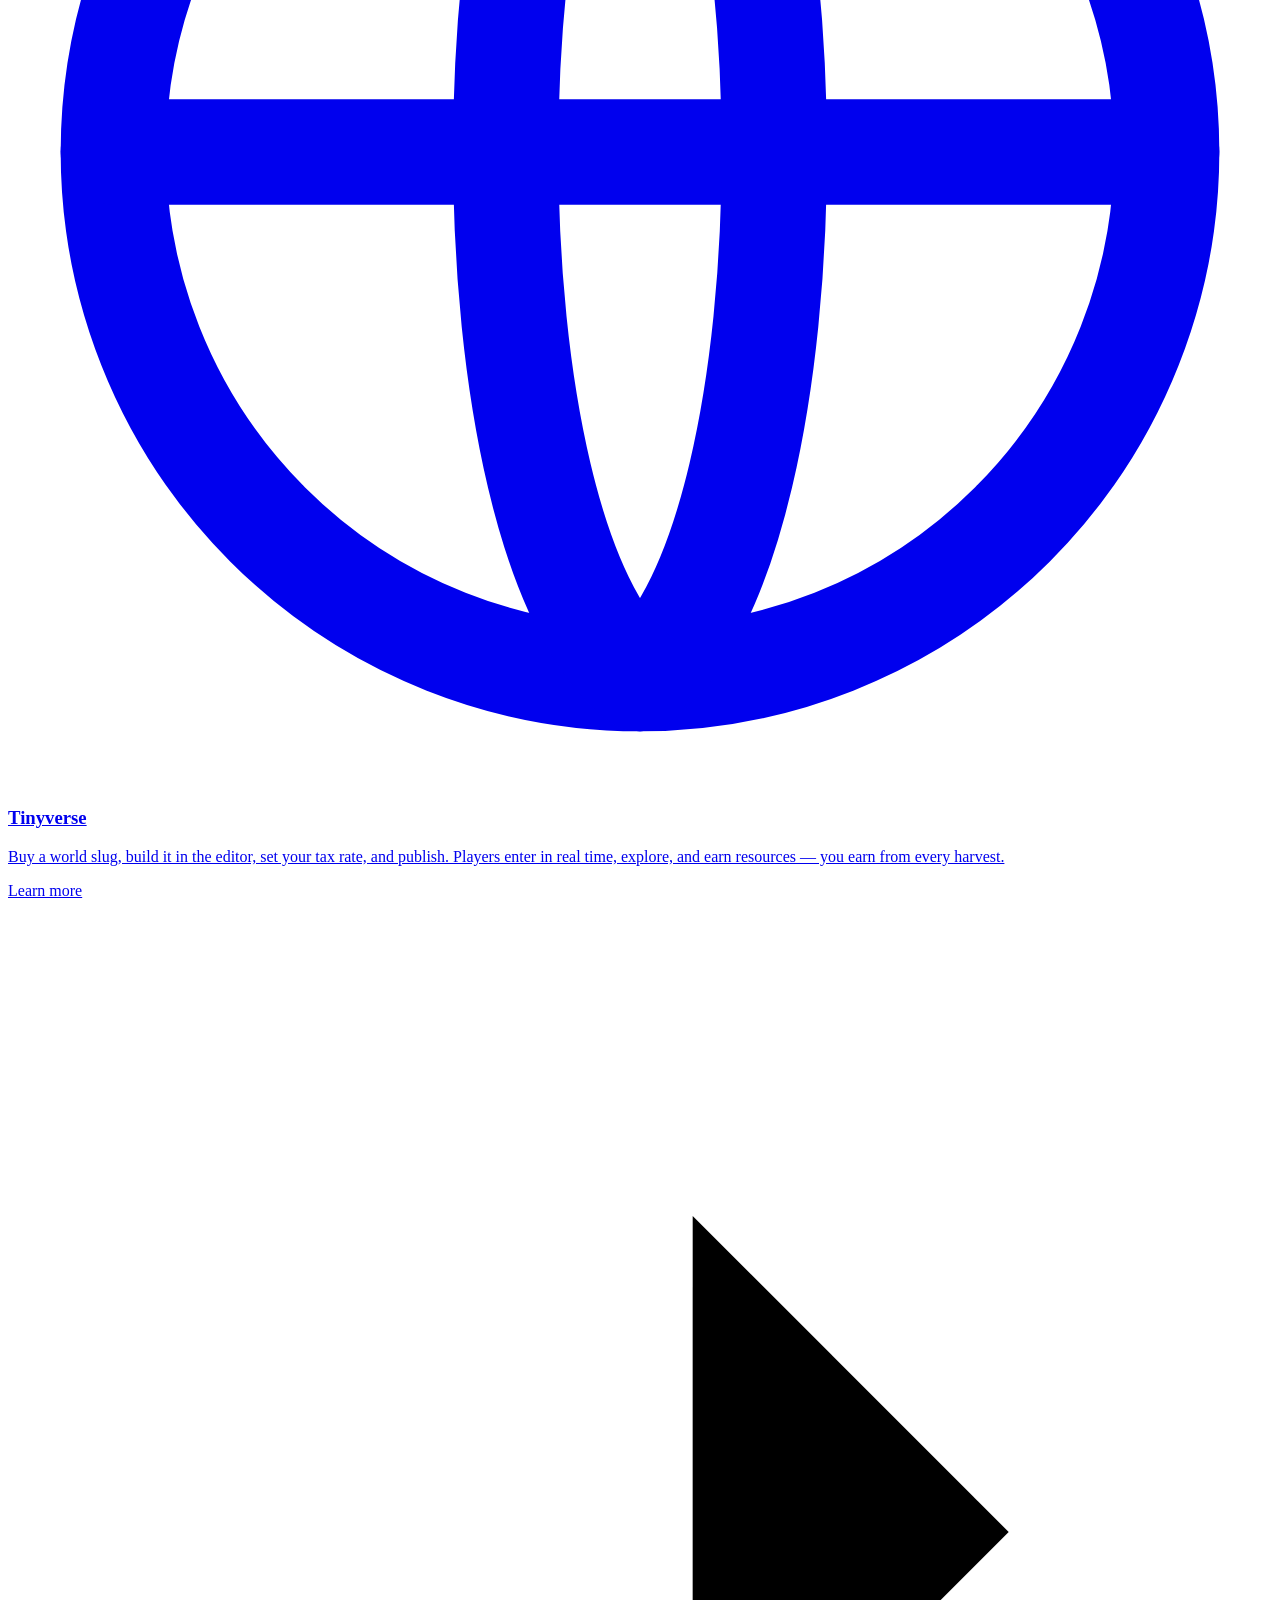
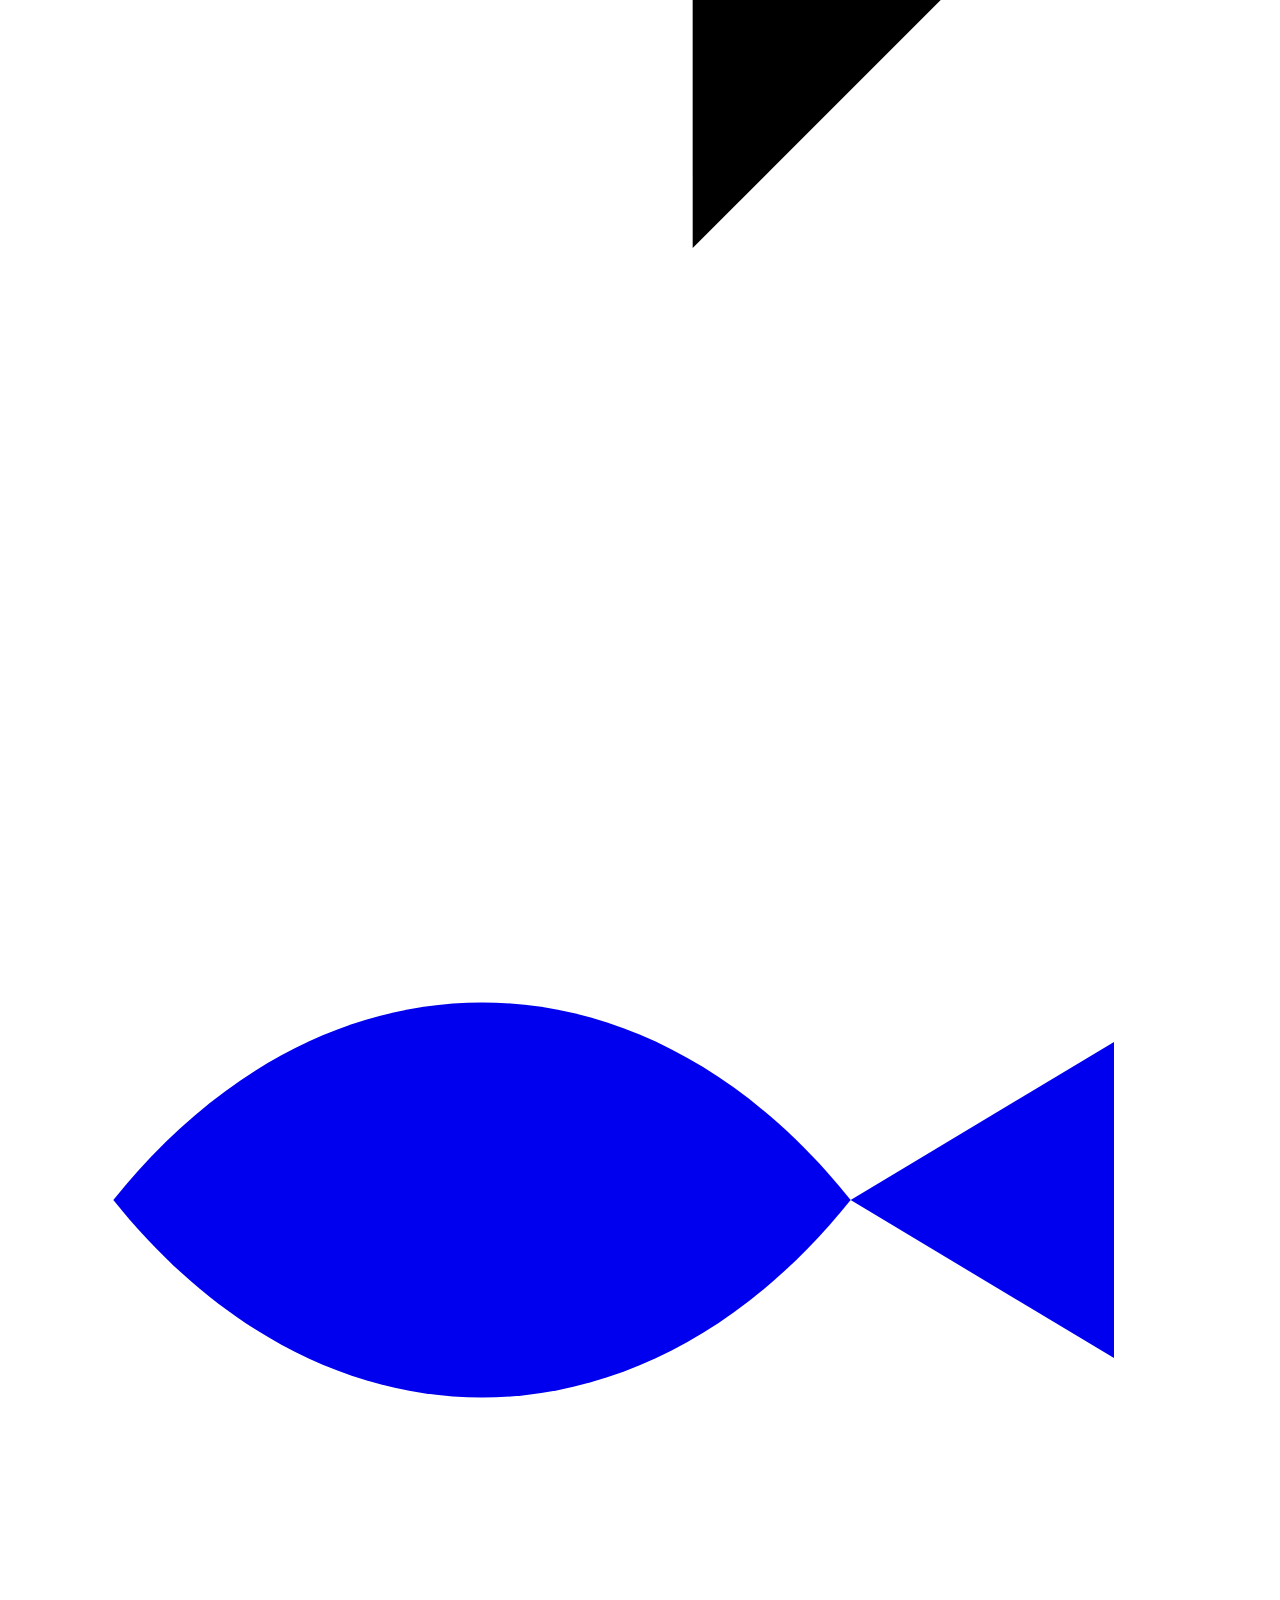
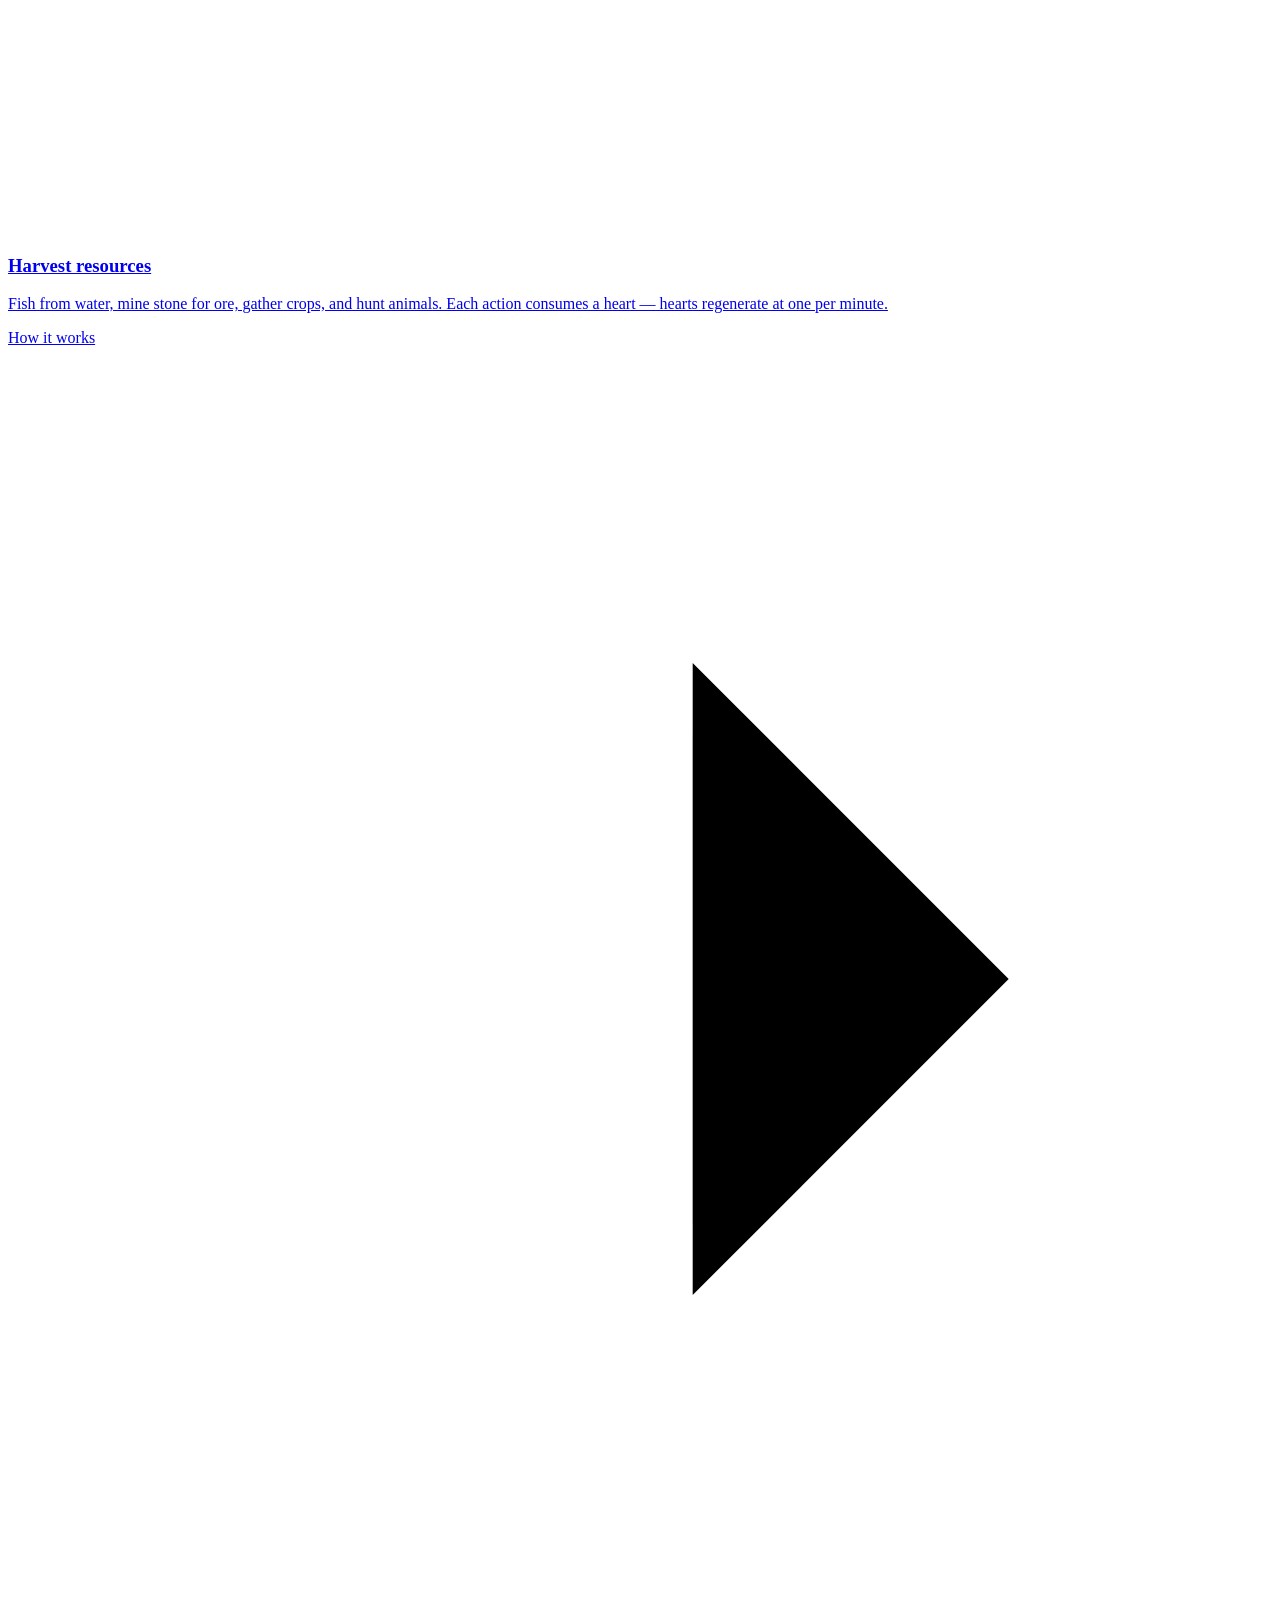
==== commit f0bc39f2: "T3a: home teaser auto-reads latest news (no more stale 'Sign in with Google') scripts/latest-news.js" ====
--- a/index.html
+++ b/index.html
@@ -30,6 +30,87 @@
 }
 </script>
 <script type="module" src="vendor/tinyworld-auth.js"></script>
+<style>
+  /* ---- Latest news teaser (sits directly under the hero) ----
+     Same glass idiom as the news-page entries so the home page and the
+     /news timeline read as one system. The whole card is a link to /news. */
+  .top-story-section {
+    width: min(1200px, calc(100% - 48px));
+    margin: 0 auto;
+    padding: 28px 0 4px;
+  }
+  .top-story {
+    display: flex;
+    align-items: center;
+    gap: 18px;
+    padding: 16px 22px;
+    text-decoration: none;
+    color: var(--ink);
+    background: rgba(255, 255, 255, 0.62);
+    border: 1px solid rgba(255, 255, 255, 0.65);
+    border-radius: var(--radius-lg);
+    box-shadow:
+      0 1px 0 rgba(255, 255, 255, 0.85) inset,
+      0 1px 2px rgba(20, 30, 50, 0.05),
+      0 16px 40px -22px rgba(40, 50, 80, 0.30);
+    backdrop-filter: blur(18px) saturate(170%);
+    -webkit-backdrop-filter: blur(18px) saturate(170%);
+    transition: transform 0.15s ease, box-shadow 0.15s ease;
+  }
+  .top-story:hover,
+  .top-story:focus-visible {
+    transform: translateY(-1px);
+    box-shadow:
+      0 1px 0 rgba(255, 255, 255, 0.9) inset,
+      0 1px 2px rgba(20, 30, 50, 0.06),
+      0 22px 52px -20px rgba(40, 50, 80, 0.36);
+  }
+  .top-story-flag {
+    flex: none;
+    align-self: flex-start;
+    font-size: 11px;
+    font-weight: 700;
+    text-transform: uppercase;
+    letter-spacing: 0.06em;
+    padding: 5px 12px;
+    border-radius: 999px;
+    background: #e7f0fe;
+    color: #1a56b0;
+    border: 1px solid #cadcfb;
+  }
+  .top-story-body {
+    display: flex;
+    flex-direction: column;
+    gap: 3px;
+    min-width: 0;
+    flex: 1 1 auto;
+  }
+  .top-story-headline {
+    font-family: var(--display-font);
+    font-size: clamp(17px, 2.4vw, 21px);
+    line-height: 1.2;
+    color: #111b45;
+  }
+  .top-story-summary {
+    font-size: 14px;
+    line-height: 1.5;
+    color: var(--muted);
+  }
+  .top-story-arrow {
+    flex: none;
+    width: 22px;
+    height: 22px;
+    fill: none;
+    stroke: var(--accent);
+    stroke-width: 2;
+    stroke-linecap: round;
+    stroke-linejoin: round;
+  }
+  @media (max-width: 600px) {
+    .top-story { flex-wrap: wrap; gap: 10px 14px; padding: 14px 16px; }
+    .top-story-arrow { display: none; }
+  }
+</style>
 </head>
 <body class="landing-page">
   <header class="site-header" aria-label="Tiny World Builder">
@@ -44,10 +125,17 @@
       <a href="/docs">Docs</a>
       <a href="/roadmap">Roadmap</a>
       <a href="/features">Suggest</a>
-      <a href="/community">Community</a>
-      <a href="https://github.com/jasonkneen/tiny-world-builder" rel="noopener noreferrer">GitHub</a>
+      <a href="/news">News</a>
+      <a class="gh-stars-pill gh-stars-nav" id="gh-stars-pill" href="https://github.com/jasonkneen/tiny-world-builder" rel="noopener noreferrer" aria-label="View Tiny World Builder on GitHub">
+        <svg class="gh-stars-mark" viewBox="0 0 24 24" aria-hidden="true"><path d="M12 .5a12 12 0 0 0-3.79 23.4c.6.11.82-.26.82-.58v-2.02c-3.34.73-4.04-1.61-4.04-1.61-.55-1.39-1.34-1.76-1.34-1.76-1.09-.75.08-.73.08-.73 1.21.09 1.84 1.24 1.84 1.24 1.07 1.84 2.81 1.31 3.5 1 .11-.78.42-1.31.76-1.61-2.67-.3-5.47-1.34-5.47-5.95 0-1.31.47-2.39 1.24-3.23-.12-.3-.54-1.53.12-3.18 0 0 1.01-.32 3.3 1.23a11.5 11.5 0 0 1 6 0c2.29-1.55 3.3-1.23 3.3-1.23.66 1.65.24 2.88.12 3.18.77.84 1.24 1.92 1.24 3.23 0 4.62-2.81 5.64-5.49 5.94.43.37.81 1.1.81 2.22v3.29c0 .32.22.7.83.58A12 12 0 0 0 12 .5z"/></svg>
+        <span class="gh-stars-text">Github</span>
+        <span class="gh-stars-count" data-gh-stars-count hidden>
+          <svg class="gh-stars-star" viewBox="0 0 24 24" aria-hidden="true"><path d="m12 2 2.9 6.26 6.84.55-5.2 4.48 1.58 6.7L12 16.9l-6.12 3.59 1.58-6.7-5.2-4.48 6.84-.55z"/></svg>
+          <span data-gh-stars-value></span>
+        </span>
+      </a>
       <a class="nav-cta" href="/tiny-world-builder">Start building</a>
-      <a class="landing-account-chip" id="landing-account-chip" href="/community" hidden></a>
+      <a class="landing-account-chip" id="landing-account-chip" href="/tiny-world-builder" hidden></a>
     </nav>
   </header>
 
@@ -59,7 +147,7 @@
       <div class="hero-copy">
         <h1 id="hero-title">Dream Big<br><span>Build Small</span></h1>
         <p>Create beautiful worlds then explore, play, trade, share.</p>
-        <div class="hero-countdown" data-countdown-mount data-countdown-skin="hero" data-countdown-tick="interval" aria-live="polite">WAVE1 in</div>
+        <div class="hero-countdown" data-countdown-mount data-countdown-skin="hero" data-countdown-tick="interval" aria-live="polite">WAVE 2 in</div>
         <div class="hero-actions" aria-label="Hero actions">
           <a class="primary-action" href="/tiny-world-builder">
             <span>Start building</span>
@@ -70,28 +158,55 @@
             <svg viewBox="0 0 24 24" aria-hidden="true"><path d="m6 9 6 6 6-6"/></svg>
           </a>
         </div>
-        <a class="gh-stars-pill" id="gh-stars-pill" href="https://github.com/jasonkneen/tiny-world-builder" rel="noopener noreferrer" aria-label="Star Tiny World Builder on GitHub">
-          <svg class="gh-stars-mark" viewBox="0 0 24 24" aria-hidden="true"><path d="M12 .5a12 12 0 0 0-3.79 23.4c.6.11.82-.26.82-.58v-2.02c-3.34.73-4.04-1.61-4.04-1.61-.55-1.39-1.34-1.76-1.34-1.76-1.09-.75.08-.73.08-.73 1.21.09 1.84 1.24 1.84 1.24 1.07 1.84 2.81 1.31 3.5 1 .11-.78.42-1.31.76-1.61-2.67-.3-5.47-1.34-5.47-5.95 0-1.31.47-2.39 1.24-3.23-.12-.3-.54-1.53.12-3.18 0 0 1.01-.32 3.3 1.23a11.5 11.5 0 0 1 6 0c2.29-1.55 3.3-1.23 3.3-1.23.66 1.65.24 2.88.12 3.18.77.84 1.24 1.92 1.24 3.23 0 4.62-2.81 5.64-5.49 5.94.43.37.81 1.1.81 2.22v3.29c0 .32.22.7.83.58A12 12 0 0 0 12 .5z"/></svg>
-          <span class="gh-stars-text">Star on GitHub</span>
-          <span class="gh-stars-count" data-gh-stars-count hidden>
-            <svg class="gh-stars-star" viewBox="0 0 24 24" aria-hidden="true"><path d="m12 2 2.9 6.26 6.84.55-5.2 4.48 1.58 6.7L12 16.9l-6.12 3.59 1.58-6.7-5.2-4.48 6.84-.55z"/></svg>
-            <span data-gh-stars-value></span>
-          </span>
-        </a>
-      </div>
-      <aside class="hero-feed" id="hero-feed" aria-label="Live worlds" hidden>
+      </div>
+      <section class="world-carousel" id="world-carousel" aria-label="Featured worlds" hidden>
+        <div class="world-carousel-head">
+          <span class="world-carousel-label">Featured worlds</span>
+          <a class="world-carousel-browse" href="/worlds">
+            <span>Browse all</span>
+            <svg viewBox="0 0 24 24" aria-hidden="true"><path d="M5 12h14"/><path d="m13 6 6 6-6 6"/></svg>
+          </a>
+        </div>
+        <div class="world-carousel-stage" aria-live="polite" aria-atomic="false">
+          <div class="world-carousel-track" id="world-carousel-track"></div>
+        </div>
+        <div class="world-carousel-controls" aria-label="Carousel controls">
+          <button type="button" class="world-carousel-btn" id="world-carousel-prev" aria-label="Previous world">
+            <svg viewBox="0 0 24 24" aria-hidden="true"><path d="M19 12H5"/><path d="m11 6-6 6 6 6"/></svg>
+          </button>
+          <div class="world-carousel-dots" id="world-carousel-dots" role="tablist" aria-label="World slides"></div>
+          <button type="button" class="world-carousel-btn" id="world-carousel-next" aria-label="Next world">
+            <svg viewBox="0 0 24 24" aria-hidden="true"><path d="M5 12h14"/><path d="m13 6 6 6-6 6"/></svg>
+          </button>
+        </div>
+      </section>
+      <aside class="hero-feed" id="hero-feed" aria-label="Live public collab worlds" hidden>
         <div class="hero-feed-head">
           <span class="hero-feed-live"><span class="hero-feed-dot"></span>Live</span>
-          <span class="hero-feed-title">Worlds in the tinyverse</span>
+          <span class="hero-feed-title">Public collab builds</span>
         </div>
         <ul class="hero-feed-list" id="hero-feed-list"></ul>
-        <a class="hero-feed-foot" href="/worlds">
-          <span>Explore all worlds</span>
+        <a class="hero-feed-foot" href="/collabs">
+          <span>More worlds</span>
           <svg viewBox="0 0 24 24" aria-hidden="true"><path d="M5 12h14"/><path d="m13 6 6 6-6 6"/></svg>
         </a>
       </aside>
       <a class="scroll-cue" href="#features" aria-label="Scroll to features">
         <svg viewBox="0 0 24 24" aria-hidden="true"><path d="m6 9 6 6 6-6"/></svg>
+      </a>
+    </section>
+
+    <!-- The content below is a fallback; scripts/latest-news.js replaces the
+         headline/summary at runtime with the newest entry from /news so the home
+         teaser always tracks the latest story. -->
+    <section class="top-story-section" aria-label="Latest news">
+      <a class="top-story" href="/news" data-latest-news aria-label="Latest news">
+        <span class="top-story-flag">Latest</span>
+        <span class="top-story-body">
+          <span class="top-story-headline">We switched on the production line</span>
+          <span class="top-story-summary">An autonomous crew of AI agents now ships iterative updates to the game and site, around the clock, building toward WAVE 2.</span>
+        </span>
+        <svg class="top-story-arrow" viewBox="0 0 24 24" aria-hidden="true"><path d="M5 12h14"/><path d="m13 6 6 6-6 6"/></svg>
       </a>
     </section>
 
@@ -177,6 +292,23 @@
           <span class="docs-card-link" aria-hidden="true">Learn more
             <svg viewBox="0 0 24 24" aria-hidden="true"><path d="M5 12h14"/><path d="m13 6 6 6-6 6"/></svg>
           </span>
+        </a>
+      </div>
+    </section>
+
+    <section class="cta-section" id="economy-cta" aria-labelledby="economy-cta-title">
+      <div class="cta-copy">
+        <h2 id="economy-cta-title">How the TinyWorld economy works</h2>
+        <p>A plain-English guide to $TINYWORLD, GOLD, islands, and the marketplace — plus the full technical overview.</p>
+      </div>
+      <div class="cta-actions">
+        <a class="primary-action" href="/doc.html?file=docs/economy.md">
+          <span>Read the Economy Guide</span>
+          <svg viewBox="0 0 24 24" aria-hidden="true"><path d="M5 12h14"/><path d="m13 6 6 6-6 6"/></svg>
+        </a>
+        <a class="secondary-action" href="/assets/tinyworld-economy-guide.pdf">
+          <span>Download PDF</span>
+          <svg viewBox="0 0 24 24" aria-hidden="true"><path d="M12 3v12"/><path d="m7 10 5 5 5-5"/><path d="M5 21h14"/></svg>
         </a>
       </div>
     </section>
@@ -225,13 +357,13 @@
           <span>GitHub</span>
         </a>
       </div>
-      <blockquote class="twitter-tweet" data-theme="light"><p lang="en" dir="ltr">Currently doing the testing on multiplayer simulations to bring in avatars with chat capability including AI powered ones too. <br><br>My plan will be to open up some test access times for holders to come in and &quot;meet&quot; within the space.<br><br>I appreciate people are eager to &quot;play&quot; and play… <a href="https://t.co/hJBRT9oE4W">pic.twitter.com/hJBRT9oE4W</a></p>&mdash; Jason Kneen (@jasonkneen) <a href="https://x.com/jasonkneen/status/2066210107445153937?ref_src=twsrc%5Etfw">June 14, 2026</a></blockquote> <script async src="https://platform.x.com/widgets.js" charset="utf-8"></script>
-
     </section>
   </main>
   <script src="scripts/countdown.js" defer></script>
   <script src="scripts/github-stars.js" defer></script>
   <script src="scripts/landing-auth-chip.js" defer></script>
   <script src="scripts/landing-feed.js" defer></script>
+  <script src="scripts/world-carousel.js" defer></script>
+  <script src="scripts/latest-news.js" defer></script>
 </body>
 </html>
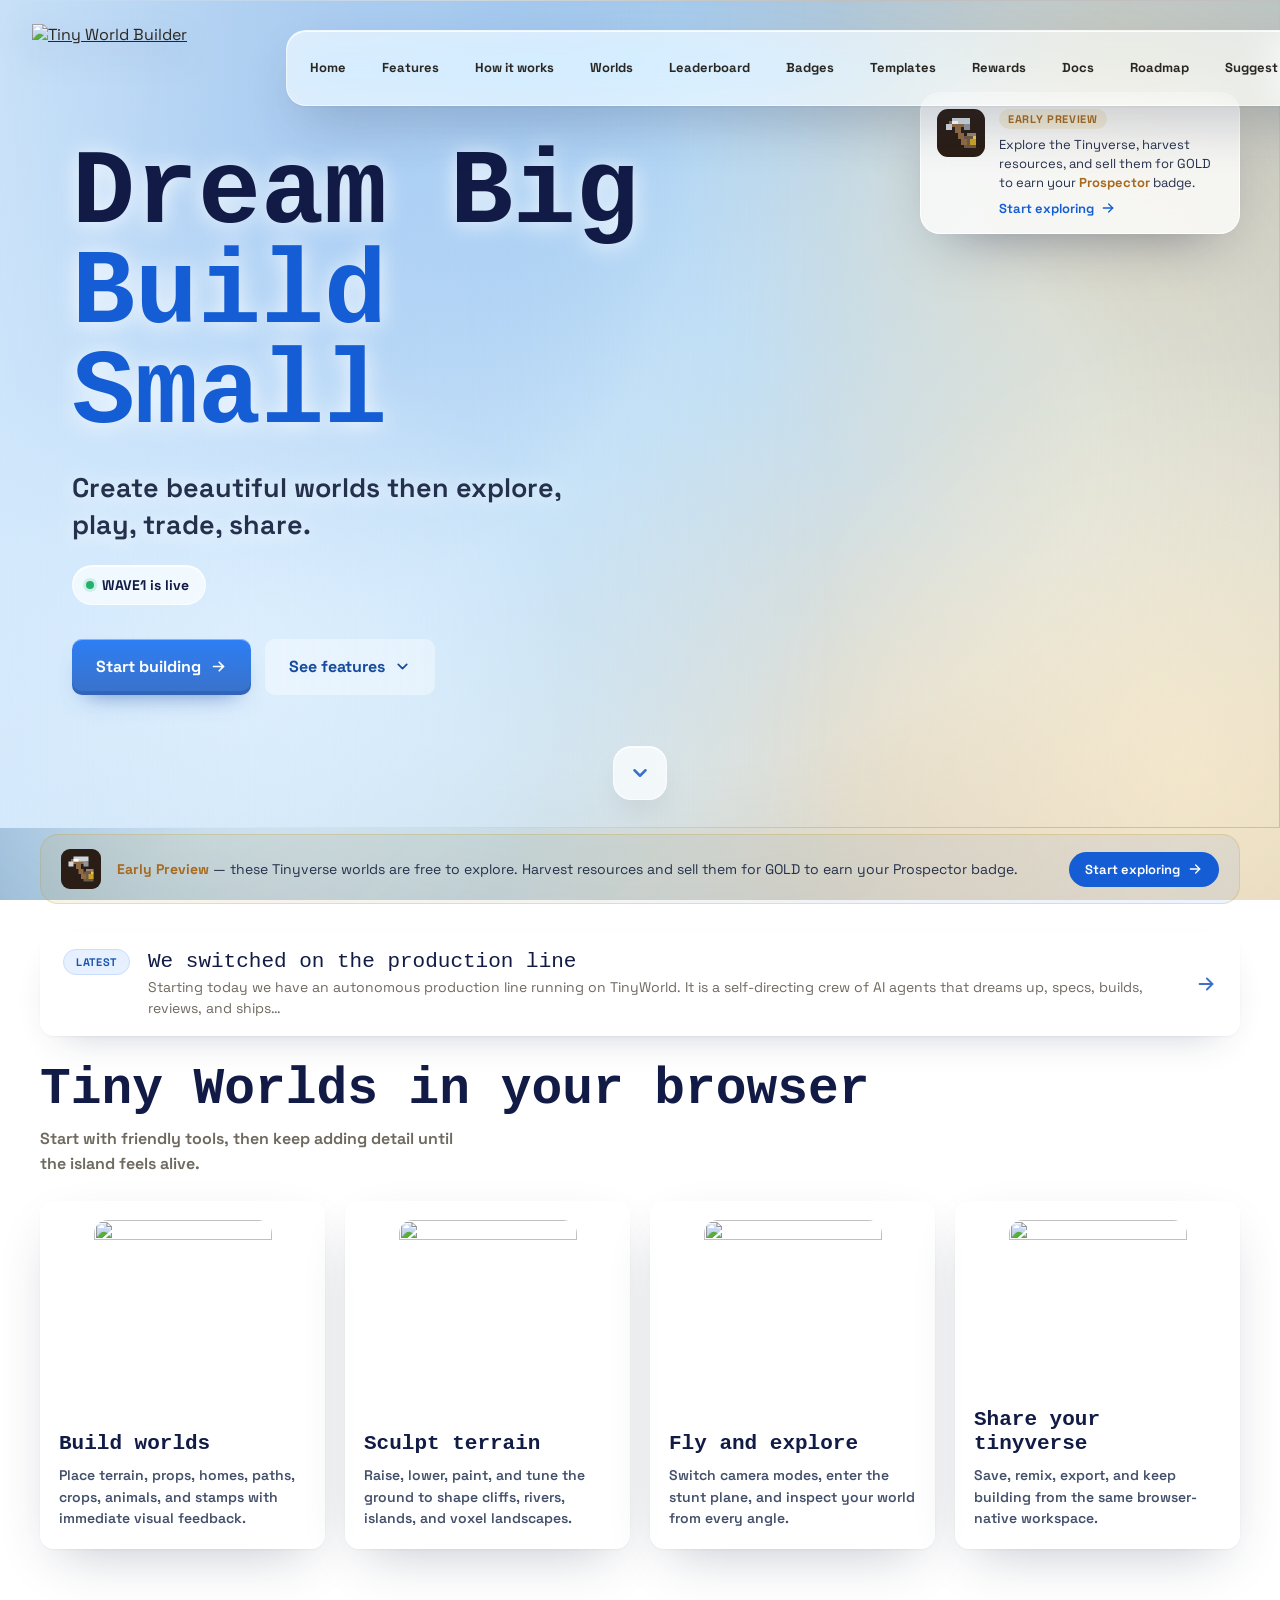
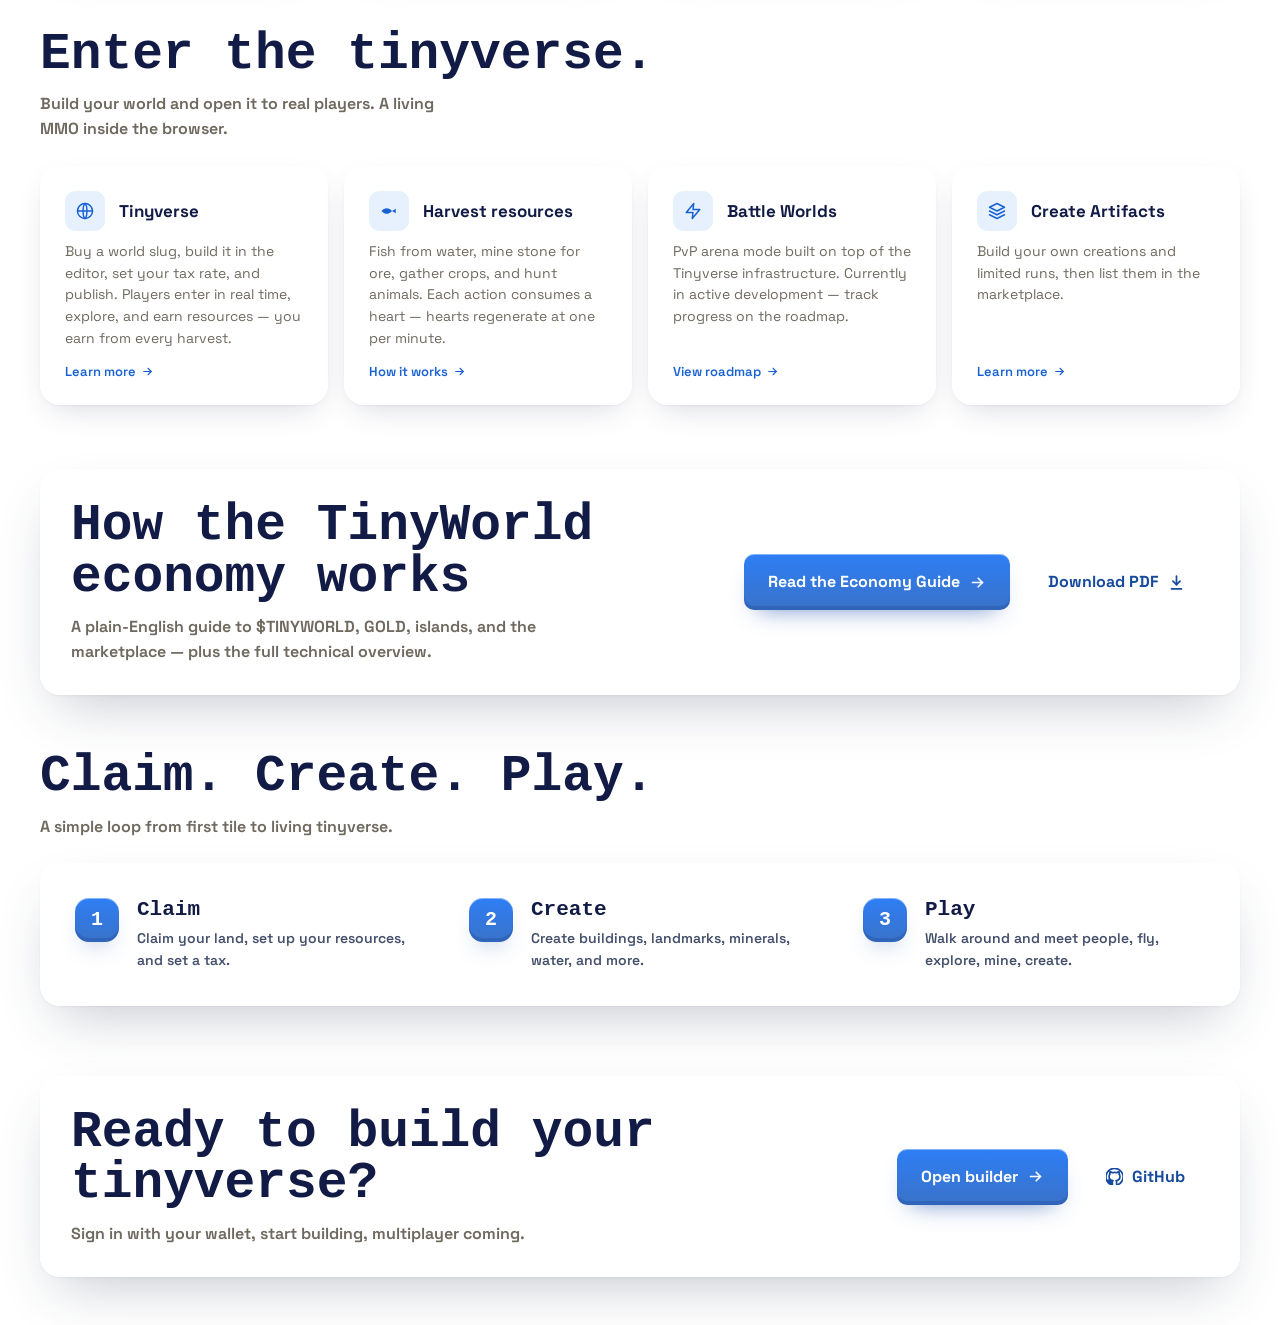
==== commit 712b2db9: "Prospector early-preview campaign banners on the home hero (A + B) Promote the early-preview harvest" ====
--- a/index.html
+++ b/index.html
@@ -122,6 +122,10 @@
       <a href="#features">Features</a>
       <a href="#workflow">How it works</a>
       <a href="/worlds">Worlds</a>
+      <a href="/leaderboard">Leaderboard</a>
+      <a href="/badges">Badges</a>
+      <a href="/templates">Templates</a>
+      <a href="/rewards">Rewards</a>
       <a href="/docs">Docs</a>
       <a href="/roadmap">Roadmap</a>
       <a href="/features">Suggest</a>
@@ -162,7 +166,7 @@
       <section class="world-carousel" id="world-carousel" aria-label="Featured worlds" hidden>
         <div class="world-carousel-head">
           <span class="world-carousel-label">Featured worlds</span>
-          <a class="world-carousel-browse" href="/worlds">
+          <a class="world-carousel-browse" href="/featured">
             <span>Browse all</span>
             <svg viewBox="0 0 24 24" aria-hidden="true"><path d="M5 12h14"/><path d="m13 6 6 6-6 6"/></svg>
           </a>
@@ -191,10 +195,39 @@
           <svg viewBox="0 0 24 24" aria-hidden="true"><path d="M5 12h14"/><path d="m13 6 6 6-6 6"/></svg>
         </a>
       </aside>
+      <aside class="hero-prospector" aria-label="Early preview campaign">
+        <div class="hero-prospector-badge" aria-hidden="true">
+          <svg viewBox="0 0 64 64" xmlns="http://www.w3.org/2000/svg" aria-hidden="true"><rect width="64" height="64" rx="10" fill="#2a1d15"/><rect x="36" y="36" width="16" height="16" fill="#6d5a48"/><rect x="40" y="32" width="12" height="4" fill="#9a8370"/><rect x="44" y="40" width="8" height="8" fill="#c9a227"/><rect x="48" y="36" width="4" height="4" fill="#e8c84a"/><rect x="16" y="16" width="24" height="8" fill="#8f6b45"/><rect x="24" y="24" width="8" height="8" fill="#8f6b45"/><rect x="28" y="32" width="8" height="8" fill="#8f6b45"/><rect x="32" y="40" width="8" height="8" fill="#8f6b45"/><rect x="12" y="20" width="8" height="8" fill="#d0d7dc"/><rect x="20" y="12" width="24" height="8" fill="#d0d7dc"/><rect x="36" y="20" width="8" height="8" fill="#8f969b"/><rect x="20" y="16" width="8" height="4" fill="#ffffff"/></svg>
+        </div>
+        <div class="hero-prospector-body">
+          <span class="hero-prospector-tag">Early Preview</span>
+          <p class="hero-prospector-copy">Explore the Tinyverse, harvest resources, and sell them for GOLD to earn your <strong>Prospector</strong> badge.</p>
+          <a class="hero-prospector-cta" href="/worlds">
+            <span>Start exploring</span>
+            <svg viewBox="0 0 24 24" aria-hidden="true"><path d="M5 12h14"/><path d="m13 6 6 6-6 6"/></svg>
+          </a>
+        </div>
+      </aside>
       <a class="scroll-cue" href="#features" aria-label="Scroll to features">
         <svg viewBox="0 0 24 24" aria-hidden="true"><path d="m6 9 6 6 6-6"/></svg>
       </a>
     </section>
+
+    <!-- A — Early-preview promo strip directly under the hero -->
+    <aside class="preview-strip" aria-label="Early preview campaign">
+      <div class="preview-strip-inner">
+        <span class="preview-strip-icon" aria-hidden="true">
+          <svg viewBox="0 0 64 64" xmlns="http://www.w3.org/2000/svg" aria-hidden="true"><rect width="64" height="64" rx="10" fill="#2a1d15"/><rect x="36" y="36" width="16" height="16" fill="#6d5a48"/><rect x="40" y="32" width="12" height="4" fill="#9a8370"/><rect x="44" y="40" width="8" height="8" fill="#c9a227"/><rect x="48" y="36" width="4" height="4" fill="#e8c84a"/><rect x="16" y="16" width="24" height="8" fill="#8f6b45"/><rect x="24" y="24" width="8" height="8" fill="#8f6b45"/><rect x="28" y="32" width="8" height="8" fill="#8f6b45"/><rect x="32" y="40" width="8" height="8" fill="#8f6b45"/><rect x="12" y="20" width="8" height="8" fill="#d0d7dc"/><rect x="20" y="12" width="24" height="8" fill="#d0d7dc"/><rect x="36" y="20" width="8" height="8" fill="#8f969b"/><rect x="20" y="16" width="8" height="4" fill="#ffffff"/></svg>
+        </span>
+        <p class="preview-strip-copy">
+          <strong>Early Preview</strong> — these Tinyverse worlds are free to explore. Harvest resources and sell them for GOLD to earn your Prospector badge.
+        </p>
+        <a class="preview-strip-cta" href="/worlds">
+          <span>Start exploring</span>
+          <svg viewBox="0 0 24 24" aria-hidden="true"><path d="M5 12h14"/><path d="m13 6 6 6-6 6"/></svg>
+        </a>
+      </div>
+    </aside>
 
     <!-- The content below is a fallback; scripts/latest-news.js replaces the
          headline/summary at runtime with the newest entry from /news so the home
@@ -363,6 +396,7 @@
   <script src="scripts/github-stars.js" defer></script>
   <script src="scripts/landing-auth-chip.js" defer></script>
   <script src="scripts/landing-feed.js" defer></script>
+  <script src="scripts/world-preview.js" defer></script>
   <script src="scripts/world-carousel.js" defer></script>
   <script src="scripts/latest-news.js" defer></script>
 </body>
--- a/styles/landing.css
+++ b/styles/landing.css
@@ -0,0 +1,2613 @@
+@font-face {
+  font-family: 'Pixelify Sans';
+  font-style: normal;
+  font-weight: 400 700;
+  font-display: swap;
+  src: url('fonts/PixelifySans-latin.woff2') format('woff2');
+}
+
+:root {
+  --bg: #f4ede0;
+  --panel: #ffffff;
+  --ink: #2a2722;
+  --muted: #6f695f;
+  --line: #ebe3d2;
+  --line-soft: #f3ecdc;
+  --accent: #3a72c8;
+  --shadow: 0 18px 50px -20px rgba(50, 35, 10, 0.18), 0 2px 6px -2px rgba(50, 35, 10, 0.08);
+  --radius-sm: 6px;
+  --radius-md: 10px;
+  --radius-lg: 14px;
+  --radius-xl: 20px;
+  --display-font: 'Pixelify Sans', ui-monospace, 'SF Mono', Menlo, monospace;
+  --body-font: 'Space Grotesk', system-ui, -apple-system, BlinkMacSystemFont, 'Segoe UI', sans-serif;
+}
+
+* {
+  box-sizing: border-box;
+}
+
+html {
+  scroll-behavior: smooth;
+}
+
+body {
+  margin: 0;
+  min-width: 320px;
+  background:
+    radial-gradient(circle at 86% 15%, rgba(255, 214, 154, 0.45), transparent 32%),
+    radial-gradient(circle at 18% 18%, rgba(26, 103, 210, 0.45), transparent 36%),
+    radial-gradient(circle at 70% 86%, rgba(255, 188, 126, 0.18), transparent 36%),
+    linear-gradient(135deg, rgb(106, 168, 235) 0%, rgb(188, 220, 244) 48%, #fff0d1 100%);
+  background-attachment: fixed;
+  color: var(--ink);
+  font-family: var(--body-font);
+  -webkit-font-smoothing: antialiased;
+  text-rendering: optimizeLegibility;
+}
+
+body::before {
+  content: '';
+  position: fixed;
+  inset: 0;
+  z-index: -2;
+  pointer-events: none;
+  background:
+    radial-gradient(circle at 18% 74%, rgba(255, 255, 255, 0.62), transparent 28%),
+    radial-gradient(circle at 92% 84%, rgba(255, 240, 209, 0.58), transparent 30%),
+    radial-gradient(ellipse at center, rgba(5, 10, 20, 0) 50%, rgba(5, 10, 20, 0.12) 100%);
+}
+
+a {
+  color: inherit;
+}
+
+img,
+svg {
+  display: block;
+}
+
+.site-header {
+  position: absolute;
+  top: 24px;
+  left: 32px;
+  right: 32px;
+  z-index: 10;
+  display: flex;
+  align-items: center;
+  justify-content: space-between;
+  gap: 24px;
+}
+
+.site-logo {
+  display: block;
+  width: clamp(176px, 18vw, 260px);
+  flex: 0 0 auto;
+  filter: drop-shadow(0 10px 18px rgba(20, 30, 50, 0.18));
+}
+
+.site-logo img {
+  width: 100%;
+  height: auto;
+}
+
+.site-nav {
+  display: flex;
+  align-items: center;
+  gap: 6px;
+  padding: 8px;
+  background: rgba(255, 255, 255, 0.62);
+  border: 1px solid rgba(255, 255, 255, 0.55);
+  border-radius: var(--radius-xl);
+  box-shadow:
+    0 1px 0 rgba(255, 255, 255, 0.85) inset,
+    0 1px 2px rgba(20, 30, 50, 0.05),
+    0 24px 56px -16px rgba(40, 50, 80, 0.30);
+  backdrop-filter: blur(22px) saturate(180%);
+  -webkit-backdrop-filter: blur(22px) saturate(180%);
+}
+
+.site-nav a,
+.primary-action,
+.secondary-action {
+  min-height: 42px;
+  display: inline-flex;
+  align-items: center;
+  justify-content: center;
+  gap: 9px;
+  padding: 0 15px;
+  border-radius: var(--radius-md);
+  font-size: 13px;
+  font-weight: 750;
+  line-height: 1;
+  letter-spacing: 0;
+  text-decoration: none;
+  white-space: nowrap;
+  transition: background 0.12s ease, color 0.12s ease, transform 0.08s ease, box-shadow 0.12s ease;
+}
+
+.site-nav a:hover,
+.secondary-action:hover {
+  background: rgba(255, 255, 255, 0.55);
+}
+
+.site-nav a:active,
+.primary-action:active,
+.secondary-action:active {
+  transform: translateY(1px);
+}
+
+.site-nav a:focus-visible,
+.primary-action:focus-visible,
+.secondary-action:focus-visible,
+.scroll-cue:focus-visible {
+  outline: none;
+  box-shadow: 0 0 0 3px rgba(255, 255, 255, 0.86), 0 0 0 6px rgba(23, 107, 235, 0.28);
+}
+
+.site-nav .nav-cta,
+.primary-action {
+  color: #ffffff;
+  background: linear-gradient(180deg, #2d7ef5 0%, var(--accent) 100%);
+  box-shadow:
+    inset 0 1px 0 rgba(255, 255, 255, 0.42),
+    inset 0 -4px 0 rgba(17, 51, 128, 0.22),
+    0 12px 24px -14px rgba(22, 76, 170, 0.68);
+}
+
+.site-nav .nav-cta:hover,
+.primary-action:hover {
+  background: linear-gradient(180deg, #3c8afa 0%, #2c67bd 100%);
+}
+.site-nav .landing-account-chip[hidden] { display: none !important; }
+.site-nav .landing-account-chip {
+  min-height: 48px;
+  max-width: 210px;
+  padding: 4px 13px 4px 5px;
+  justify-content: flex-start;
+  gap: 9px;
+  color: #172033;
+  background:
+    linear-gradient(180deg, rgba(255, 255, 255, 0.9), rgba(241, 247, 255, 0.74));
+  border: 1px solid rgba(255, 255, 255, 0.72);
+  box-shadow:
+    inset 0 1px 0 rgba(255, 255, 255, 0.95),
+    0 14px 28px -20px rgba(20, 50, 90, 0.42);
+}
+.site-nav .landing-account-chip:hover {
+  background:
+    linear-gradient(180deg, rgba(255, 255, 255, 0.98), rgba(236, 246, 255, 0.9));
+}
+.landing-account-avatar {
+  width: 38px;
+  height: 38px;
+  flex: 0 0 38px;
+  display: grid;
+  place-items: center;
+  overflow: hidden;
+  border-radius: 12px;
+  background: linear-gradient(135deg, #2d7ef5, #7fd0ff);
+  color: #fff;
+  border: 1px solid rgba(255, 255, 255, 0.82);
+  box-shadow: inset 0 -6px 12px rgba(17, 51, 128, 0.16);
+  font-size: 12px;
+  font-weight: 850;
+  letter-spacing: 0.04em;
+  object-fit: cover;
+}
+.landing-account-copy {
+  min-width: 0;
+  display: flex;
+  flex-direction: column;
+  gap: 2px;
+}
+.landing-account-copy strong,
+.landing-account-copy small {
+  display: block;
+  overflow: hidden;
+  text-overflow: ellipsis;
+  white-space: nowrap;
+}
+.landing-account-copy strong {
+  max-width: 138px;
+  font-size: 12px;
+  font-weight: 850;
+  line-height: 1.05;
+}
+.landing-account-copy small {
+  max-width: 138px;
+  color: #5f6c82;
+  font-size: 10px;
+  font-weight: 720;
+  line-height: 1;
+}
+.site-nav.has-account .landing-account-chip { display: inline-flex; }
+.site-nav.has-account .nav-cta { display: none; }
+
+.primary-action svg,
+.secondary-action svg {
+  width: 17px;
+  height: 17px;
+  fill: none;
+  stroke: currentColor;
+  stroke-width: 2.4;
+  stroke-linecap: round;
+  stroke-linejoin: round;
+}
+
+.secondary-action {
+  color: #164a9d;
+  background: rgba(255, 255, 255, 0.38);
+}
+
+.hero-section {
+  position: relative;
+  min-height: min(900px, 92svh);
+  display: grid;
+  align-items: center;
+  padding: 124px 32px 112px;
+  overflow: hidden;
+}
+
+.hero-section::before {
+  content: '';
+  position: absolute;
+  inset: 0;
+  z-index: 0;
+  pointer-events: none;
+  background: linear-gradient(90deg, rgba(220, 239, 255, 0.86) 0%, rgba(220, 239, 255, 0.52) 34%, rgba(220, 239, 255, 0) 66%);
+}
+
+.hero-media {
+  position: absolute;
+  inset: 0;
+  z-index: -1;
+  overflow: hidden;
+  pointer-events: none;
+  -webkit-mask-image: linear-gradient(90deg, transparent 0%, rgba(0, 0, 0, 0.35) 14%, #000 38%, #000 100%);
+  mask-image: linear-gradient(90deg, transparent 0%, rgba(0, 0, 0, 0.35) 14%, #000 38%, #000 100%);
+}
+
+.hero-media img {
+  width: 100%;
+  height: 100%;
+  object-fit: cover;
+  object-position: center right;
+}
+
+.hero-copy {
+  position: relative;
+  z-index: 1;
+  width: min(640px, 100%);
+  margin-left: max(0px, calc((100vw - 1200px) / 2));
+}
+
+.hero-copy h1 {
+  margin: 0;
+  color: #111b45;
+  font-family: var(--display-font);
+  font-size: clamp(58px, 8.2vw, 118px);
+  font-weight: 700;
+  letter-spacing: 0;
+  line-height: 0.95;
+  text-shadow: 0 2px 22px rgba(255, 255, 255, 0.88);
+}
+
+.hero-copy h1 span {
+  display: block;
+  color: #155dd4;
+}
+
+.hero-copy p {
+  width: min(500px, 100%);
+  margin: 26px 0 0;
+  color: #25304c;
+  font-size: clamp(20px, 2.1vw, 28px);
+  font-weight: 650;
+  letter-spacing: 0;
+  line-height: 1.35;
+  text-shadow: 0 2px 18px rgba(255, 255, 255, 0.82);
+}
+
+.hero-actions {
+  display: flex;
+  flex-wrap: wrap;
+  gap: 14px;
+  margin-top: 34px;
+}
+
+.hero-actions .primary-action,
+.hero-actions .secondary-action,
+.cta-actions .primary-action,
+.cta-actions .secondary-action {
+  min-height: 56px;
+  padding: 0 24px;
+  font-size: 16px;
+}
+
+/* -------- hero live-worlds feed panel -------- */
+.hero-feed {
+  position: absolute;
+  z-index: 2;
+  top: 50%;
+  right: max(28px, calc((100vw - 1200px) / 2));
+  transform: translateY(-50%);
+  width: 320px;
+  max-width: calc(100vw - 56px);
+  max-height: calc(100vh - 112px);
+  overflow: visible;
+  padding: 16px;
+  border-radius: 20px;
+  background: rgba(255, 255, 255, 0.72);
+  border: 1px solid rgba(255, 255, 255, 0.85);
+  box-shadow: 0 24px 60px -28px rgba(17, 27, 69, 0.5);
+  -webkit-backdrop-filter: blur(18px);
+  backdrop-filter: blur(18px);
+}
+.hero-feed.is-expanded {
+  top: 92px;
+  transform: none;
+  overflow-y: auto;
+  overscroll-behavior: contain;
+  scrollbar-width: thin;
+}
+.hero-feed.is-expanded::-webkit-scrollbar { width: 6px; }
+.hero-feed.is-expanded::-webkit-scrollbar-thumb {
+  border-radius: 999px;
+  background: rgba(17, 27, 69, 0.22);
+}
+
+.hero-feed-head {
+  display: flex;
+  align-items: center;
+  gap: 10px;
+  margin-bottom: 12px;
+}
+.hero-feed-live {
+  display: inline-flex;
+  align-items: center;
+  gap: 6px;
+  font-size: 12px;
+  font-weight: 700;
+  letter-spacing: 0.04em;
+  text-transform: uppercase;
+  color: #1f8a4c;
+}
+.hero-feed-dot {
+  width: 8px;
+  height: 8px;
+  border-radius: 50%;
+  background: #25c264;
+  box-shadow: 0 0 0 0 rgba(37, 194, 100, 0.5);
+  animation: heroFeedPulse 1.8s infinite;
+}
+@keyframes heroFeedPulse {
+  70% { box-shadow: 0 0 0 7px rgba(37, 194, 100, 0); }
+  100% { box-shadow: 0 0 0 0 rgba(37, 194, 100, 0); }
+}
+.hero-feed-title {
+  font-size: 13px;
+  font-weight: 650;
+  color: #25304c;
+}
+
+.hero-feed-list {
+  list-style: none;
+  margin: 0;
+  padding: 0;
+  display: flex;
+  flex-direction: column;
+  gap: 6px;
+}
+.hero-feed-item { margin: 0; }
+.hero-feed-item.is-expanded {
+  padding: 6px;
+  border-radius: 16px;
+  background: rgba(8, 15, 31, 0.08);
+  box-shadow: inset 0 0 0 1px rgba(255, 255, 255, 0.48);
+}
+.hero-feed-link {
+  display: flex;
+  align-items: center;
+  width: 100%;
+  gap: 12px;
+  padding: 8px;
+  border: 0;
+  border-radius: 13px;
+  background: transparent;
+  color: inherit;
+  font: inherit;
+  text-align: left;
+  text-decoration: none;
+  cursor: pointer;
+  transition: background 0.14s ease, transform 0.14s ease;
+}
+.hero-feed-link:hover,
+.hero-feed-link:focus-visible { background: rgba(255, 255, 255, 0.7); }
+.hero-feed-link:focus-visible {
+  outline: 2px solid rgba(21, 93, 212, 0.5);
+  outline-offset: 2px;
+}
+.hero-feed-item.is-expanded .hero-feed-link { background: rgba(255, 255, 255, 0.64); }
+.hero-feed-map {
+  width: 44px;
+  height: 44px;
+  border-radius: 9px;
+  flex-shrink: 0;
+  image-rendering: pixelated;
+  box-shadow: inset 0 0 0 1px rgba(17, 27, 69, 0.12);
+}
+.hero-feed-map-collab {
+  display: inline-grid;
+  place-items: center;
+  background:
+    linear-gradient(135deg, rgba(54, 213, 118, 0.95), rgba(76, 134, 255, 0.88));
+  color: #fff;
+  font-size: 13px;
+  font-weight: 800;
+  letter-spacing: 0.04em;
+  image-rendering: auto;
+}
+.hero-feed-body {
+  display: flex;
+  flex-direction: column;
+  min-width: 0;
+  gap: 1px;
+}
+.hero-feed-name {
+  font-size: 14px;
+  font-weight: 700;
+  color: #111b45;
+  overflow: hidden;
+  text-overflow: ellipsis;
+  white-space: nowrap;
+}
+.hero-feed-meta {
+  font-size: 11.5px;
+  font-weight: 500;
+  color: #6b7488;
+  overflow: hidden;
+  text-overflow: ellipsis;
+  white-space: nowrap;
+}
+.hero-feed-stats {
+  display: flex;
+  gap: 10px;
+  margin-top: 3px;
+}
+.hero-feed-stat {
+  display: inline-flex;
+  align-items: center;
+  gap: 4px;
+  font-size: 11px;
+  font-weight: 600;
+  color: #8a90a0;
+}
+.hero-feed-pip {
+  width: 6px;
+  height: 6px;
+  border-radius: 50%;
+  background: #c2c6d0;
+}
+.hero-feed-stat.is-live { color: #1f8a4c; }
+.hero-feed-stat.is-live .hero-feed-pip { background: #25c264; }
+.hero-feed-expand-cue {
+  flex: 0 0 auto;
+  margin-left: auto;
+  padding: 4px 7px;
+  border-radius: 999px;
+  background: rgba(17, 27, 69, 0.08);
+  color: #56617a;
+  font-size: 9px;
+  font-weight: 800;
+  letter-spacing: 0.08em;
+  text-transform: uppercase;
+}
+.hero-feed-item.is-expanded .hero-feed-expand-cue {
+  background: rgba(21, 93, 212, 0.13);
+  color: #155dd4;
+  font-size: 13px;
+  line-height: 1;
+}
+.hero-feed-cctv {
+  margin-top: 7px;
+  overflow: hidden;
+  border-radius: 14px;
+  background: #070a08;
+  border: 1px solid rgba(9, 19, 35, 0.42);
+  box-shadow:
+    inset 0 0 0 1px rgba(230, 255, 220, 0.08),
+    0 18px 36px -28px rgba(0, 0, 0, 0.75);
+}
+.hero-feed-cctv-canvas {
+  display: block;
+  width: 100%;
+  height: auto;
+  aspect-ratio: 16 / 9;
+  image-rendering: pixelated;
+  background: #050705;
+}
+.hero-feed-cctv-meta {
+  display: grid;
+  grid-template-columns: 1fr;
+  gap: 3px;
+  padding: 8px 10px 9px;
+  border-top: 1px solid rgba(214, 246, 205, 0.12);
+  color: rgba(235, 255, 229, 0.78);
+  font: 700 10px ui-monospace, SFMono-Regular, Menlo, monospace;
+  letter-spacing: 0.05em;
+  text-transform: uppercase;
+}
+.hero-feed-cctv-meta strong {
+  color: rgba(246, 255, 241, 0.95);
+  font-size: 11px;
+  letter-spacing: 0.04em;
+}
+.hero-feed-cctv-meta a {
+  width: max-content;
+  color: #a5ffb5;
+  text-decoration: none;
+}
+.hero-feed-cctv-meta a:hover { text-decoration: underline; }
+.hero-feed-cctv-dot {
+  display: inline-block;
+  width: 6px;
+  height: 6px;
+  margin-right: 6px;
+  border-radius: 50%;
+  background: #25c264;
+  box-shadow: 0 0 12px rgba(37, 194, 100, 0.72);
+}
+
+.hero-feed-foot {
+  display: flex;
+  align-items: center;
+  justify-content: space-between;
+  margin-top: 12px;
+  padding: 9px 12px;
+  border-radius: 12px;
+  background: rgba(21, 93, 212, 0.1);
+  color: #155dd4;
+  font-size: 13px;
+  font-weight: 650;
+  text-decoration: none;
+  transition: background 0.14s ease;
+}
+.hero-feed-foot:hover { background: rgba(21, 93, 212, 0.18); }
+.hero-feed-foot svg {
+  width: 16px;
+  height: 16px;
+  fill: none;
+  stroke: currentColor;
+  stroke-width: 2.4;
+  stroke-linecap: round;
+  stroke-linejoin: round;
+}
+
+/* -------- public collab worlds page -------- */
+.collab-worlds-section {
+  width: min(1180px, calc(100% - 48px));
+  margin: 0 auto 96px;
+}
+.collab-admin-status {
+  display: inline-flex;
+  align-items: center;
+  width: fit-content;
+  max-width: 100%;
+  min-height: 34px;
+  margin: 8px 0 0;
+  padding: 6px 12px;
+  border-radius: 999px;
+  background: rgba(37, 194, 100, 0.12);
+  border: 1px solid rgba(37, 194, 100, 0.28);
+  color: #25744d;
+  font-size: 13px;
+  font-weight: 800;
+}
+.collab-admin-status[hidden] {
+  display: none;
+}
+.collab-admin-status[data-tone="error"] {
+  background: rgba(255, 107, 118, 0.12);
+  border-color: rgba(255, 107, 118, 0.28);
+  color: #a9323e;
+}
+.collab-worlds-list {
+  display: grid;
+  gap: 16px;
+}
+.collab-world-card {
+  display: grid;
+  grid-template-columns: 72px 1fr;
+  gap: 18px;
+  align-items: start;
+  padding: 20px;
+  border-radius: 22px;
+  background: rgba(255, 255, 255, 0.72);
+  border: 1px solid rgba(255, 255, 255, 0.88);
+  box-shadow: 0 24px 70px -42px rgba(17, 27, 69, 0.58);
+  -webkit-backdrop-filter: blur(16px);
+  backdrop-filter: blur(16px);
+}
+.collab-world-badge {
+  display: inline-grid;
+  place-items: center;
+  width: 72px;
+  height: 72px;
+  border-radius: 18px;
+  background: linear-gradient(135deg, #36d576, #4d8dff);
+  color: #fff;
+  font-size: 22px;
+  font-weight: 850;
+  letter-spacing: 0.04em;
+  box-shadow: inset 0 0 0 1px rgba(255, 255, 255, 0.42);
+}
+.collab-world-body {
+  display: grid;
+  gap: 14px;
+  min-width: 0;
+}
+.collab-world-body h3 {
+  margin: 0;
+  font-size: clamp(24px, 3vw, 34px);
+  color: #111b45;
+}
+.collab-admin-room {
+  margin: -8px 0 0;
+  color: #7b8498;
+  font-family: ui-monospace, SFMono-Regular, Menlo, Monaco, Consolas, "Liberation Mono", monospace;
+  font-size: 12px;
+  font-weight: 800;
+  overflow-wrap: anywhere;
+}
+.collab-world-meta {
+  display: grid;
+  grid-template-columns: repeat(6, minmax(0, 1fr));
+  gap: 12px;
+  margin: 0;
+}
+.collab-world-meta dt {
+  margin: 0 0 4px;
+  color: #7b8498;
+  font-size: 11px;
+  font-weight: 800;
+  letter-spacing: 0.08em;
+  text-transform: uppercase;
+}
+.collab-world-meta dd {
+  margin: 0;
+  min-width: 0;
+  color: #263250;
+  font-size: 15px;
+  font-weight: 700;
+  overflow: hidden;
+  text-overflow: ellipsis;
+  white-space: nowrap;
+}
+.collab-world-actions {
+  display: flex;
+  align-items: center;
+  justify-content: space-between;
+  gap: 16px;
+}
+.collab-world-action-buttons {
+  display: inline-flex;
+  align-items: center;
+  justify-content: flex-end;
+  gap: 10px;
+  flex-wrap: wrap;
+}
+.collab-network {
+  display: inline-flex;
+  align-items: center;
+  gap: 8px;
+  color: #526078;
+  font-size: 14px;
+  font-weight: 750;
+}
+.collab-network::before {
+  content: "";
+  width: 10px;
+  height: 10px;
+  border-radius: 50%;
+  background: #9aa4b8;
+}
+.collab-network-good::before { background: #25c264; }
+.collab-network-fair::before { background: #ffbe55; }
+.collab-network-poor::before { background: #ff6b76; }
+.collab-world-enter {
+  min-height: 46px;
+  padding: 0 24px;
+  font-size: 15px;
+}
+.collab-admin-button {
+  min-height: 42px;
+  padding: 0 16px;
+  border-radius: 16px;
+  font-size: 14px;
+}
+.collab-admin-danger {
+  color: #8f2730;
+  border-color: rgba(255, 107, 118, 0.58);
+  background: rgba(255, 107, 118, 0.13);
+  box-shadow: inset 0 0 0 1px rgba(255, 255, 255, 0.56);
+}
+.collab-admin-button:disabled {
+  cursor: wait;
+  opacity: 0.56;
+}
+.collab-world-empty {
+  padding: 22px;
+  border-radius: 18px;
+  background: rgba(255, 255, 255, 0.68);
+  border: 1px solid rgba(255, 255, 255, 0.82);
+  color: #526078;
+  font-size: 17px;
+  font-weight: 650;
+}
+@media (max-width: 860px) {
+  .collab-world-card {
+    grid-template-columns: 56px 1fr;
+    gap: 14px;
+    padding: 16px;
+  }
+  .collab-world-badge {
+    width: 56px;
+    height: 56px;
+    border-radius: 14px;
+    font-size: 17px;
+  }
+  .collab-world-meta {
+    grid-template-columns: repeat(2, minmax(0, 1fr));
+  }
+  .collab-world-actions {
+    align-items: stretch;
+    flex-direction: column;
+  }
+  .collab-world-action-buttons {
+    justify-content: stretch;
+  }
+  .collab-world-enter {
+    justify-content: center;
+    width: 100%;
+  }
+  .collab-admin-button {
+    flex: 1 1 120px;
+  }
+}
+@media (max-width: 540px) {
+  .collab-worlds-section {
+    width: min(100% - 28px, 1180px);
+  }
+  .collab-world-card {
+    grid-template-columns: 1fr;
+  }
+  .collab-world-meta {
+    grid-template-columns: 1fr;
+  }
+}
+
+/* Below the wide hero layout, drop the panel into normal flow under the copy. */
+@media (max-width: 1080px) {
+  .hero-feed {
+    position: static;
+    transform: none;
+    margin: 36px 0 0;
+    width: min(420px, 100%);
+  }
+}
+
+/* -------- hero featured worlds carousel -------- */
+.world-carousel {
+  position: relative;
+  z-index: 1;
+  margin-top: 36px;
+  width: min(420px, 100%);
+}
+
+.world-carousel-head {
+  display: flex;
+  align-items: center;
+  justify-content: space-between;
+  margin-bottom: 10px;
+}
+
+.world-carousel-label {
+  font-size: 12px;
+  font-weight: 700;
+  letter-spacing: 0.06em;
+  text-transform: uppercase;
+  color: #25304c;
+  opacity: 0.72;
+}
+
+.world-carousel-browse {
+  display: inline-flex;
+  align-items: center;
+  gap: 4px;
+  font-size: 12px;
+  font-weight: 650;
+  color: var(--accent);
+  text-decoration: none;
+  transition: opacity 0.14s ease;
+}
+.world-carousel-browse:hover { opacity: 0.78; }
+.world-carousel-browse svg {
+  width: 13px;
+  height: 13px;
+  fill: none;
+  stroke: currentColor;
+  stroke-width: 2.4;
+  stroke-linecap: round;
+  stroke-linejoin: round;
+}
+
+.world-carousel-stage {
+  overflow: hidden;
+  border-radius: var(--radius-lg);
+  background: rgba(7, 9, 17, 0.82);
+  border: 1px solid rgba(255, 255, 255, 0.18);
+  box-shadow: 0 18px 48px -24px rgba(17, 27, 69, 0.6);
+}
+
+.world-carousel-track {
+  display: flex;
+  transition: transform 0.38s cubic-bezier(0.4, 0, 0.2, 1);
+  will-change: transform;
+}
+
+@media (prefers-reduced-motion: reduce) {
+  .world-carousel-track { transition: none; }
+}
+
+.world-carousel-slide {
+  flex: 0 0 100%;
+  min-width: 0;
+}
+
+.world-carousel-canvas {
+  display: block;
+  width: 100%;
+  height: auto;
+  aspect-ratio: 8 / 5;
+  image-rendering: pixelated;
+  background: #070911;
+}
+
+.world-carousel-info {
+  display: flex;
+  align-items: center;
+  justify-content: space-between;
+  gap: 10px;
+  padding: 8px 12px 10px;
+  border-top: 1px solid rgba(255, 255, 255, 0.08);
+  background: rgba(7, 9, 17, 0.9);
+}
+
+.world-carousel-name {
+  font-size: 13px;
+  font-weight: 700;
+  color: rgba(235, 240, 255, 0.92);
+  overflow: hidden;
+  text-overflow: ellipsis;
+  white-space: nowrap;
+  font-family: var(--display-font);
+}
+
+.world-carousel-open {
+  flex-shrink: 0;
+  display: inline-flex;
+  align-items: center;
+  padding: 4px 10px;
+  border-radius: 999px;
+  background: rgba(58, 114, 200, 0.22);
+  border: 1px solid rgba(58, 114, 200, 0.42);
+  color: #a8c6ff;
+  font-size: 11px;
+  font-weight: 700;
+  text-decoration: none;
+  letter-spacing: 0.03em;
+  transition: background 0.14s ease;
+}
+.world-carousel-open:hover { background: rgba(58, 114, 200, 0.38); }
+
+.world-carousel-controls {
+  display: flex;
+  align-items: center;
+  justify-content: center;
+  gap: 8px;
+  margin-top: 10px;
+}
+
+.world-carousel-btn {
+  display: inline-grid;
+  place-items: center;
+  width: 30px;
+  height: 30px;
+  padding: 0;
+  border: 1px solid rgba(255, 255, 255, 0.28);
+  border-radius: 50%;
+  background: rgba(255, 255, 255, 0.52);
+  color: #25304c;
+  cursor: pointer;
+  -webkit-backdrop-filter: blur(8px);
+  backdrop-filter: blur(8px);
+  transition: background 0.14s ease;
+}
+.world-carousel-btn:hover { background: rgba(255, 255, 255, 0.76); }
+.world-carousel-btn:focus-visible {
+  outline: 2px solid rgba(21, 93, 212, 0.5);
+  outline-offset: 2px;
+}
+.world-carousel-btn svg {
+  width: 14px;
+  height: 14px;
+  fill: none;
+  stroke: currentColor;
+  stroke-width: 2.4;
+  stroke-linecap: round;
+  stroke-linejoin: round;
+}
+
+.world-carousel-dots {
+  display: flex;
+  gap: 6px;
+  align-items: center;
+}
+
+.world-carousel-dot {
+  width: 7px;
+  height: 7px;
+  padding: 0;
+  border: 0;
+  border-radius: 50%;
+  background: rgba(17, 27, 69, 0.28);
+  cursor: pointer;
+  transition: background 0.18s ease, transform 0.18s ease;
+}
+.world-carousel-dot.is-active {
+  background: var(--accent);
+  transform: scale(1.25);
+}
+.world-carousel-dot:focus-visible {
+  outline: 2px solid rgba(21, 93, 212, 0.5);
+  outline-offset: 2px;
+}
+
+/* On narrow screens the carousel sits in normal flow below the hero copy */
+@media (max-width: 1080px) {
+  .world-carousel {
+    width: min(420px, 100%);
+  }
+}
+
+@media (max-width: 540px) {
+  .world-carousel {
+    width: 100%;
+  }
+}
+
+/* ---- B: Prospector early-preview card in the right hero rail ---- */
+.hero-prospector {
+  position: absolute;
+  z-index: 3;
+  top: 92px;
+  right: max(28px, calc((100vw - 1200px) / 2));
+  width: 320px;
+  max-width: calc(100vw - 56px);
+  display: flex;
+  gap: 14px;
+  padding: 16px;
+  border-radius: 20px;
+  background: rgba(255, 255, 255, 0.78);
+  border: 1px solid rgba(255, 255, 255, 0.85);
+  box-shadow: 0 24px 60px -28px rgba(17, 27, 69, 0.5);
+  -webkit-backdrop-filter: blur(18px);
+  backdrop-filter: blur(18px);
+}
+.hero-prospector-badge {
+  flex-shrink: 0;
+}
+.hero-prospector-badge svg {
+  width: 48px;
+  height: 48px;
+  border-radius: 11px;
+  image-rendering: pixelated;
+  box-shadow: inset 0 0 0 1px rgba(17, 27, 69, 0.12);
+}
+.hero-prospector-body {
+  display: flex;
+  flex-direction: column;
+  gap: 7px;
+}
+.hero-prospector-tag {
+  align-self: flex-start;
+  font-size: 11px;
+  font-weight: 700;
+  letter-spacing: 0.06em;
+  text-transform: uppercase;
+  color: #a86a1f;
+  background: rgba(201, 162, 39, 0.14);
+  padding: 3px 9px;
+  border-radius: 999px;
+}
+.hero-prospector-copy {
+  margin: 0;
+  font-size: 13px;
+  line-height: 1.45;
+  color: #25304c;
+}
+.hero-prospector-copy strong { color: #a86a1f; }
+.hero-prospector-cta {
+  align-self: flex-start;
+  display: inline-flex;
+  align-items: center;
+  gap: 6px;
+  font-size: 13px;
+  font-weight: 650;
+  color: #155dd4;
+  text-decoration: none;
+}
+.hero-prospector-cta svg {
+  width: 16px;
+  height: 16px;
+  fill: none;
+  stroke: currentColor;
+  stroke-width: 2;
+  stroke-linecap: round;
+  stroke-linejoin: round;
+}
+.hero-prospector-cta:hover,
+.hero-prospector-cta:focus-visible { text-decoration: underline; }
+
+/* On narrower viewports the rail card overlaps the hero copy — hide it there;
+   the full-width strip (A) below still carries the campaign. */
+@media (max-width: 1100px) {
+  .hero-prospector { display: none; }
+}
+
+/* ---- A: Early-preview promo strip directly under the hero ---- */
+.preview-strip {
+  display: block;
+  padding: 0 max(28px, calc((100vw - 1200px) / 2));
+  margin: 6px 0 0;
+}
+.preview-strip-inner {
+  display: flex;
+  align-items: center;
+  gap: 16px;
+  padding: 14px 20px;
+  border-radius: 18px;
+  background: linear-gradient(135deg, rgba(201, 162, 39, 0.12), rgba(76, 134, 255, 0.10));
+  border: 1px solid rgba(201, 162, 39, 0.28);
+}
+.preview-strip-icon {
+  flex-shrink: 0;
+  display: inline-flex;
+}
+.preview-strip-icon svg {
+  width: 40px;
+  height: 40px;
+  border-radius: 9px;
+  image-rendering: pixelated;
+  box-shadow: inset 0 0 0 1px rgba(17, 27, 69, 0.12);
+}
+.preview-strip-copy {
+  margin: 0;
+  flex: 1 1 auto;
+  font-size: 14px;
+  line-height: 1.45;
+  color: #25304c;
+}
+.preview-strip-copy strong {
+  color: #a86a1f;
+  font-weight: 750;
+}
+.preview-strip-cta {
+  flex-shrink: 0;
+  display: inline-flex;
+  align-items: center;
+  gap: 7px;
+  padding: 9px 16px;
+  border-radius: 999px;
+  background: #155dd4;
+  color: #fff;
+  font-size: 13px;
+  font-weight: 650;
+  text-decoration: none;
+  transition: background 0.14s ease, transform 0.14s ease;
+}
+.preview-strip-cta svg {
+  width: 16px;
+  height: 16px;
+  fill: none;
+  stroke: currentColor;
+  stroke-width: 2;
+  stroke-linecap: round;
+  stroke-linejoin: round;
+}
+.preview-strip-cta:hover,
+.preview-strip-cta:focus-visible {
+  background: #0f49ad;
+  transform: translateX(2px);
+}
+@media (max-width: 720px) {
+  .preview-strip-inner {
+    flex-direction: column;
+    align-items: flex-start;
+    gap: 12px;
+    text-align: left;
+  }
+}
+
+.scroll-cue {
+  position: absolute;
+  left: 50%;
+  bottom: 28px;
+  width: 54px;
+  height: 54px;
+  transform: translateX(-50%);
+  z-index: 1;
+  display: grid;
+  place-items: center;
+  color: var(--accent);
+  border-radius: 18px;
+  background: rgba(255, 255, 255, 0.72);
+  border: 1px solid rgba(255, 255, 255, 0.62);
+  box-shadow:
+    0 1px 0 rgba(255, 255, 255, 0.9) inset,
+    0 14px 34px -18px rgba(20, 30, 50, 0.38);
+  backdrop-filter: blur(18px) saturate(180%);
+  -webkit-backdrop-filter: blur(18px) saturate(180%);
+}
+
+.scroll-cue svg {
+  width: 22px;
+  height: 22px;
+  fill: none;
+  stroke: currentColor;
+  stroke-width: 2.7;
+  stroke-linecap: round;
+  stroke-linejoin: round;
+}
+
+.features-section,
+.workflow-section,
+.cta-section {
+  position: relative;
+  width: min(1200px, calc(100% - 48px));
+  margin: 0 auto;
+}
+
+.features-section {
+  padding: 24px 0 72px;
+}
+
+.section-head {
+  display: flex;
+  flex-direction: column;
+  align-items: start;
+  gap: 12px;
+  margin-bottom: 24px;
+}
+
+.section-head h2,
+.cta-copy h2 {
+  margin: 0;
+  color: #111b45;
+  font-family: var(--display-font);
+  font-size: clamp(32px, 4vw, 56px);
+  font-weight: 700;
+  letter-spacing: 0;
+  line-height: 1;
+}
+
+.section-head p,
+.cta-copy p {
+  max-width: 420px;
+  margin: 0;
+  color: var(--muted);
+  font-size: 16px;
+  font-weight: 650;
+  line-height: 1.55;
+}
+
+.feature-grid {
+  display: grid;
+  grid-template-columns: repeat(4, minmax(0, 1fr));
+  gap: 20px;
+}
+
+.feature-card {
+  min-height: 280px;
+  padding: 18px;
+  display: flex;
+  flex-direction: column;
+  justify-content: flex-end;
+  gap: 10px;
+  background: rgba(255, 255, 255, 0.58);
+  border: 1px solid rgba(255, 255, 255, 0.62);
+  border-radius: var(--radius-lg);
+  box-shadow:
+    0 1px 0 rgba(255, 255, 255, 0.88) inset,
+    0 1px 2px rgba(20, 30, 50, 0.05),
+    0 20px 52px -20px rgba(40, 50, 80, 0.30);
+  backdrop-filter: blur(18px) saturate(180%);
+  -webkit-backdrop-filter: blur(18px) saturate(180%);
+}
+
+.feature-card h3,
+.workflow-steps h3 {
+  margin: 0;
+  color: #111b45;
+  font-family: var(--display-font);
+  font-size: 21px;
+  font-weight: 700;
+  letter-spacing: 0;
+  line-height: 1.12;
+}
+
+.feature-card p,
+.workflow-steps p {
+  margin: 0;
+  color: #44506b;
+  font-size: 14px;
+  font-weight: 600;
+  line-height: 1.55;
+}
+
+.feature-visual {
+  min-height: 132px;
+  display: flex;
+  align-items: center;
+  justify-content: center;
+  margin-bottom: auto;
+}
+
+.feature-visual img {
+  width: min(100%, 178px);
+  aspect-ratio: 1 / 1;
+  height: auto;
+  object-fit: contain;
+  border-radius: var(--radius-lg);
+  mix-blend-mode: multiply;
+}
+
+.workflow-section {
+  padding: 8px 0 70px;
+}
+
+.workflow-steps {
+  list-style: none;
+  margin: 0;
+  padding: 16px;
+  display: grid;
+  grid-template-columns: repeat(3, minmax(0, 1fr));
+  gap: 16px;
+  background: rgba(255, 255, 255, 0.54);
+  border: 1px solid rgba(255, 255, 255, 0.62);
+  border-radius: var(--radius-xl);
+  box-shadow:
+    0 1px 0 rgba(255, 255, 255, 0.88) inset,
+    0 1px 2px rgba(20, 30, 50, 0.05),
+    0 24px 56px -18px rgba(40, 50, 80, 0.28);
+  backdrop-filter: blur(22px) saturate(180%);
+  -webkit-backdrop-filter: blur(22px) saturate(180%);
+}
+
+.workflow-steps li {
+  display: grid;
+  grid-template-columns: 48px 1fr;
+  gap: 14px;
+  align-items: start;
+  padding: 18px;
+}
+
+.step-number {
+  width: 44px;
+  height: 44px;
+  display: grid;
+  place-items: center;
+  color: #ffffff;
+  font-family: var(--display-font);
+  font-size: 20px;
+  font-weight: 700;
+  line-height: 1;
+  border-radius: 14px;
+  background: linear-gradient(180deg, #2d7ef5 0%, var(--accent) 100%);
+  box-shadow:
+    inset 0 1px 0 rgba(255, 255, 255, 0.42),
+    inset 0 -4px 0 rgba(17, 51, 128, 0.22),
+    0 12px 24px -14px rgba(22, 76, 170, 0.68);
+}
+
+.workflow-steps h3 {
+  margin-bottom: 6px;
+}
+
+.cta-section {
+  margin-bottom: 48px;
+  padding: 30px;
+  display: flex;
+  align-items: center;
+  justify-content: space-between;
+  gap: 28px;
+  background: rgba(255, 255, 255, 0.58);
+  border: 1px solid rgba(255, 255, 255, 0.62);
+  border-radius: var(--radius-xl);
+  box-shadow:
+    0 1px 0 rgba(255, 255, 255, 0.88) inset,
+    0 1px 2px rgba(20, 30, 50, 0.05),
+    0 24px 56px -18px rgba(40, 50, 80, 0.28);
+  backdrop-filter: blur(22px) saturate(180%);
+  -webkit-backdrop-filter: blur(22px) saturate(180%);
+}
+
+.cta-copy p {
+  max-width: 560px;
+  margin-top: 12px;
+}
+
+.cta-actions {
+  display: flex;
+  align-items: center;
+  gap: 14px;
+  flex: 0 0 auto;
+}
+
+@media (max-width: 980px) {
+  .site-header {
+    left: 20px;
+    right: 20px;
+  }
+
+  .site-nav a:not(.nav-cta) {
+    display: none;
+  }
+
+  .hero-section {
+    min-height: auto;
+    padding: 118px 20px 64px;
+  }
+
+  .hero-media {
+    opacity: 0.62;
+    -webkit-mask-image: linear-gradient(180deg, #000 0%, rgba(0, 0, 0, 0.82) 62%, transparent 100%);
+    mask-image: linear-gradient(180deg, #000 0%, rgba(0, 0, 0, 0.82) 62%, transparent 100%);
+  }
+
+  .hero-media img {
+    object-position: 68% center;
+  }
+
+  .features-section,
+  .workflow-section,
+  .cta-section {
+    width: min(100% - 32px, 720px);
+  }
+
+  .section-head,
+  .cta-section {
+    display: grid;
+    align-items: start;
+  }
+
+  .feature-grid {
+    grid-template-columns: repeat(2, minmax(0, 1fr));
+  }
+
+  .workflow-steps {
+    grid-template-columns: 1fr;
+  }
+
+  .workflow-steps li {
+    padding: 12px;
+  }
+
+  .cta-actions {
+    flex-wrap: wrap;
+  }
+}
+
+@media (max-width: 620px) {
+  .site-header {
+    top: 14px;
+    left: 14px;
+    right: 14px;
+  }
+
+  .site-logo {
+    width: 154px;
+  }
+
+  .site-nav {
+    padding: 6px;
+    border-radius: var(--radius-lg);
+  }
+
+  .site-nav .nav-cta {
+    min-height: 38px;
+    padding: 0 12px;
+    font-size: 12px;
+  }
+
+  .hero-section {
+    padding: 104px 16px 52px;
+  }
+
+  .hero-section::before {
+    background: linear-gradient(180deg, rgba(220, 239, 255, 0.94) 0%, rgba(220, 239, 255, 0.84) 48%, rgba(220, 239, 255, 0.18) 100%);
+  }
+
+  .hero-copy h1 {
+    font-size: clamp(48px, 16vw, 72px);
+  }
+
+  .hero-copy p {
+    font-size: 19px;
+  }
+
+  .hero-actions,
+  .cta-actions {
+    display: grid;
+    grid-template-columns: 1fr;
+    width: 100%;
+  }
+
+  .hero-actions .primary-action,
+  .hero-actions .secondary-action,
+  .cta-actions .primary-action,
+  .cta-actions .secondary-action {
+    width: 100%;
+  }
+
+  .scroll-cue {
+    display: none;
+  }
+
+  .features-section {
+    padding-top: 8px;
+  }
+
+  .section-head {
+    gap: 10px;
+  }
+
+  .feature-grid {
+    grid-template-columns: 1fr;
+  }
+
+  .feature-card {
+    min-height: 240px;
+  }
+
+  .workflow-steps {
+    padding: 10px;
+    border-radius: var(--radius-lg);
+  }
+
+  .workflow-steps li {
+    grid-template-columns: 42px 1fr;
+    gap: 12px;
+  }
+
+  .step-number {
+    width: 38px;
+    height: 38px;
+    border-radius: 12px;
+    font-size: 17px;
+  }
+
+  .cta-section {
+    padding: 20px;
+    margin-bottom: 32px;
+    border-radius: var(--radius-lg);
+  }
+}
+
+/* -------- roadmap page -------- */
+
+.page-hero-section {
+  width: min(1200px, calc(100% - 48px));
+  margin: 0 auto;
+  padding: 124px 0 56px;
+  text-align: center;
+}
+
+.page-hero-copy h1 {
+  margin: 0 0 16px;
+  font-family: var(--display-font);
+  font-size: clamp(40px, 7vw, 72px);
+  font-weight: 700;
+  line-height: 1.05;
+  color: #111b45;
+}
+
+.page-hero-copy p {
+  margin: 0;
+  font-size: 18px;
+  color: var(--muted);
+}
+
+.roadmap-section {
+  width: min(1200px, calc(100% - 48px));
+  margin: 0 auto;
+  padding: 8px 0 64px;
+}
+
+.roadmap-list {
+  list-style: none;
+  margin: 0;
+  padding: 16px;
+  display: flex;
+  flex-direction: column;
+  gap: 4px;
+  background: rgba(255, 255, 255, 0.54);
+  border: 1px solid rgba(255, 255, 255, 0.62);
+  border-radius: var(--radius-xl);
+  box-shadow:
+    0 1px 0 rgba(255, 255, 255, 0.88) inset,
+    0 1px 2px rgba(20, 30, 50, 0.05),
+    0 24px 56px -18px rgba(40, 50, 80, 0.28);
+  backdrop-filter: blur(22px) saturate(180%);
+  -webkit-backdrop-filter: blur(22px) saturate(180%);
+}
+
+.roadmap-list li {
+  display: grid;
+  grid-template-columns: 90px 1fr;
+  gap: 14px;
+  align-items: start;
+  padding: 18px;
+  border-radius: var(--radius-lg);
+}
+
+.roadmap-list li:hover {
+  background: rgba(255, 255, 255, 0.44);
+}
+
+.roadmap-list h3 {
+  margin: 0 0 6px;
+}
+
+.roadmap-list p {
+  margin: 0;
+  color: var(--muted);
+  font-size: 15px;
+}
+
+.roadmap-status {
+  display: inline-flex;
+  align-items: center;
+  justify-content: center;
+  padding: 4px 10px;
+  border-radius: 20px;
+  font-size: 12px;
+  font-weight: 600;
+  letter-spacing: 0.02em;
+  text-transform: uppercase;
+  white-space: nowrap;
+  margin-top: 3px;
+}
+
+.roadmap-status--done {
+  background: #e6f4ea;
+  color: #1a6632;
+  border: 1px solid #b7dfbe;
+}
+
+.roadmap-status--active {
+  background: #e8f0fe;
+  color: #1a4fcf;
+  border: 1px solid #b3cafd;
+}
+
+.roadmap-status--planned {
+  background: #f5f5f5;
+  color: #555;
+  border: 1px solid #ddd;
+}
+
+/* -------- docs page -------- */
+
+.docs-section {
+  width: min(1200px, calc(100% - 48px));
+  margin: 0 auto;
+  padding: 8px 0 64px;
+}
+
+.docs-grid {
+  display: grid;
+  grid-template-columns: repeat(auto-fill, minmax(260px, 1fr));
+  gap: 16px;
+}
+
+.docs-card {
+  display: grid;
+  grid-template-columns: 40px 1fr;
+  grid-template-rows: auto 1fr auto;
+  column-gap: 14px;
+  row-gap: 10px;
+  padding: 24px;
+  background: rgba(255, 255, 255, 0.54);
+  border: 1px solid rgba(255, 255, 255, 0.62);
+  border-radius: var(--radius-xl);
+  box-shadow:
+    0 1px 0 rgba(255, 255, 255, 0.88) inset,
+    0 1px 2px rgba(20, 30, 50, 0.05),
+    0 12px 32px -12px rgba(40, 50, 80, 0.22);
+  backdrop-filter: blur(20px) saturate(170%);
+  -webkit-backdrop-filter: blur(20px) saturate(170%);
+  color: inherit;
+  text-decoration: none;
+  transition: transform 0.14s ease, box-shadow 0.14s ease;
+}
+
+.docs-card:hover {
+  transform: translateY(-2px);
+  box-shadow:
+    0 1px 0 rgba(255, 255, 255, 0.92) inset,
+    0 2px 4px rgba(20, 30, 50, 0.06),
+    0 20px 48px -14px rgba(40, 50, 80, 0.3);
+}
+
+.docs-card-coming {
+  opacity: 0.6;
+  pointer-events: none;
+}
+
+.docs-card-icon {
+  grid-row: 1;
+  grid-column: 1;
+  width: 40px;
+  height: 40px;
+  display: flex;
+  align-items: center;
+  justify-content: center;
+  border-radius: 10px;
+  background: rgba(23, 107, 235, 0.1);
+  color: #1862d4;
+}
+
+.docs-card-icon svg {
+  width: 18px;
+  height: 18px;
+}
+
+.docs-card h3 {
+  grid-row: 1;
+  grid-column: 2;
+  align-self: center;
+  margin: 0;
+  font-size: 17px;
+  font-weight: 700;
+  color: #111b45;
+}
+
+.docs-card p {
+  grid-column: 1 / -1;
+  margin: 0;
+  font-size: 14px;
+  color: var(--muted);
+  line-height: 1.55;
+}
+
+.docs-card-link {
+  grid-column: 1 / -1;
+  display: inline-flex;
+  align-items: center;
+  gap: 5px;
+  font-size: 13px;
+  font-weight: 600;
+  color: #1862d4;
+  margin-top: 4px;
+}
+
+.docs-card-link svg {
+  width: 13px;
+  height: 13px;
+  stroke: currentColor;
+  fill: none;
+  stroke-width: 2;
+  stroke-linecap: round;
+  stroke-linejoin: round;
+}
+
+.docs-card-badge {
+  display: inline-flex;
+  align-items: center;
+  padding: 3px 8px;
+  background: #f5f5f5;
+  border: 1px solid #ddd;
+  border-radius: 20px;
+  font-size: 11px;
+  font-weight: 600;
+  color: #666;
+  letter-spacing: 0.03em;
+  text-transform: uppercase;
+  margin-top: 4px;
+  width: fit-content;
+}
+
+@media (prefers-reduced-motion: reduce) {
+  html {
+    scroll-behavior: auto;
+  }
+
+  *,
+  *::before,
+  *::after {
+    transition-duration: 0.01ms !important;
+    animation-duration: 0.01ms !important;
+    animation-iteration-count: 1 !important;
+  }
+}
+
+/* -------- roadmap loading spinner -------- */
+.roadmap-loading {
+  display: flex;
+  align-items: center;
+  justify-content: center;
+  gap: 10px;
+  padding: 48px;
+  color: var(--muted);
+  font-size: 14px;
+}
+
+.roadmap-spinner {
+  width: 20px;
+  height: 20px;
+  border: 2px solid rgba(23, 107, 235, 0.18);
+  border-top-color: #1862d4;
+  border-radius: 50%;
+  animation: roadmap-spin 0.7s linear infinite;
+}
+
+@keyframes roadmap-spin {
+  to { transform: rotate(360deg); }
+}
+
+/* -------- admin users -------- */
+.admin-users-page .site-header {
+  position: relative;
+  top: auto;
+  left: auto;
+  right: auto;
+  width: min(1200px, calc(100% - 48px));
+  margin: 22px auto 0;
+  align-items: center;
+  gap: 18px;
+}
+
+.admin-users-page .site-logo {
+  width: clamp(168px, 18vw, 230px);
+}
+
+.admin-users-page .site-nav {
+  max-width: min(100%, 620px);
+  margin-left: auto;
+  overflow: hidden;
+  justify-content: flex-end;
+}
+
+.admin-users-page .site-nav a {
+  padding: 0 13px;
+  color: #2f2b25;
+}
+
+.admin-users-page .site-nav a[aria-current="page"] {
+  color: #ffffff;
+  background: linear-gradient(180deg, #2d7ef5 0%, #3a72c8 100%);
+  box-shadow: inset 0 1px 0 rgba(255,255,255,.38), inset 0 -3px 0 rgba(17,51,128,.18);
+}
+
+.admin-users-hero {
+  width: min(1040px, calc(100% - 48px));
+  min-height: 0;
+  padding: 72px 0 26px;
+}
+
+.admin-users-hero .page-hero-copy h1 {
+  margin-bottom: 10px;
+  font-size: clamp(42px, 5.4vw, 64px);
+}
+
+.admin-users-hero .page-hero-copy p:not(.eyebrow) {
+  max-width: 780px;
+  margin: 0 auto;
+  color: #4f5c70;
+  font-size: clamp(15px, 1.7vw, 18px);
+  line-height: 1.5;
+}
+
+.admin-users-hero .eyebrow {
+  margin: 0 0 8px;
+  color: #5f5a50;
+  font-size: 14px;
+  font-weight: 850;
+  letter-spacing: 0.08em;
+  text-transform: uppercase;
+}
+
+.admin-users-shell {
+  width: min(1320px, calc(100% - 48px));
+  margin: 0 auto 56px;
+  padding: 18px;
+  background: rgba(248, 252, 255, 0.88);
+  border: 1px solid rgba(255, 255, 255, 0.72);
+  border-radius: var(--radius-xl);
+  box-shadow: var(--shadow);
+  backdrop-filter: blur(22px) saturate(160%);
+  -webkit-backdrop-filter: blur(22px) saturate(160%);
+}
+
+.admin-users-toolbar {
+  display: grid;
+  grid-template-columns: minmax(260px, 2fr) repeat(5, minmax(136px, 1fr)) auto auto auto;
+  align-items: end;
+  gap: 10px;
+  margin-bottom: 10px;
+}
+
+.admin-users-auth {
+  display: grid;
+  grid-template-columns: minmax(220px, 1fr) minmax(180px, 260px) minmax(180px, 240px) auto auto;
+  gap: 10px;
+  align-items: end;
+  margin-bottom: 14px;
+  padding: 14px;
+  border: 1px solid rgba(45, 83, 130, 0.12);
+  border-radius: 16px;
+  background: rgba(255, 255, 255, 0.68);
+}
+
+.admin-users-auth[hidden] {
+  display: none;
+}
+
+.admin-users-auth > div {
+  display: flex;
+  flex-direction: column;
+  gap: 4px;
+}
+
+.admin-users-auth strong {
+  color: #172033;
+  font-family: var(--display-font);
+  font-size: 22px;
+  line-height: 1;
+}
+
+.admin-users-auth > div span,
+.admin-users-auth-status {
+  color: #637087;
+  font-size: 12px;
+  font-weight: 800;
+}
+
+.admin-users-auth-status[data-tone="error"] {
+  color: #b73535;
+}
+
+.admin-users-toolbar label,
+.admin-users-auth label,
+.admin-user-editor label {
+  display: flex;
+  flex-direction: column;
+  gap: 6px;
+  color: #39445b;
+  font-size: 12px;
+  font-weight: 800;
+}
+
+.admin-users-toolbar label {
+  min-width: 0;
+}
+
+.admin-users-toolbar input,
+.admin-users-toolbar select,
+.admin-users-auth input,
+.admin-user-editor input[type="text"],
+.admin-user-editor input[type="email"],
+.admin-user-editor input[type="url"],
+.admin-user-editor textarea {
+  width: 100%;
+  border: 1px solid rgba(45, 83, 130, 0.18);
+  border-radius: 12px;
+  padding: 11px 13px;
+  background: rgba(255, 255, 255, 0.86);
+  color: #172033;
+  font: 650 14px/1.2 var(--body-font);
+  outline: none;
+}
+
+.admin-users-toolbar input:focus,
+.admin-users-toolbar select:focus,
+.admin-users-auth input:focus,
+.admin-user-editor input:focus,
+.admin-user-editor textarea:focus {
+  border-color: rgba(45, 126, 245, 0.62);
+  box-shadow: 0 0 0 4px rgba(45, 126, 245, 0.12);
+}
+
+.admin-users-status {
+  min-height: 20px;
+  margin: 0 0 18px;
+  color: #52627d;
+  font-weight: 700;
+}
+
+.admin-users-status[data-tone="error"] { color: #b73535; }
+.admin-users-status[data-tone="warn"] { color: #9a6513; }
+
+.admin-users-pagination {
+  display: flex;
+  align-items: center;
+  justify-content: flex-end;
+  gap: 10px;
+  margin: -4px 0 18px;
+}
+
+.admin-users-pagination span {
+  min-width: 150px;
+  color: #52627d;
+  font-size: 12px;
+  font-weight: 900;
+  text-align: center;
+}
+
+.admin-users-pagination .secondary-action {
+  min-height: 38px;
+  padding: 9px 14px;
+}
+
+.admin-users-pagination .secondary-action:disabled {
+  cursor: not-allowed;
+  opacity: 0.46;
+}
+
+.admin-users-layout {
+  display: grid;
+  grid-template-columns: minmax(0, 1fr) minmax(360px, 430px);
+  gap: 16px;
+  align-items: start;
+}
+
+.admin-users-list-wrap {
+  overflow: auto;
+  border: 1px solid rgba(45, 83, 130, 0.12);
+  border-radius: 16px;
+  background: rgba(255, 255, 255, 0.64);
+}
+
+.admin-users-table {
+  width: 100%;
+  border-collapse: collapse;
+  min-width: 1060px;
+  table-layout: fixed;
+}
+
+.admin-users-table th:nth-child(1),
+.admin-users-table td:nth-child(1) { width: 18%; }
+.admin-users-table th:nth-child(2),
+.admin-users-table td:nth-child(2) { width: 21%; }
+.admin-users-table th:nth-child(3),
+.admin-users-table td:nth-child(3) { width: 16%; }
+.admin-users-table th:nth-child(4),
+.admin-users-table td:nth-child(4) { width: 19%; }
+.admin-users-table th:nth-child(5),
+.admin-users-table td:nth-child(5) { width: 10%; }
+.admin-users-table th:nth-child(6),
+.admin-users-table td:nth-child(6) { width: 10%; }
+.admin-users-table th:nth-child(7),
+.admin-users-table td:nth-child(7) { width: 6%; text-align: right; }
+
+.admin-users-table th,
+.admin-users-table td {
+  padding: 13px 14px;
+  border-bottom: 1px solid rgba(45, 83, 130, 0.10);
+  text-align: left;
+  vertical-align: middle;
+}
+
+.admin-users-table th {
+  color: #5b6880;
+  font-size: 11px;
+  font-weight: 900;
+  text-transform: uppercase;
+  letter-spacing: 0.05em;
+}
+
+.admin-users-table td {
+  color: #22304a;
+  font-size: 13px;
+  font-weight: 650;
+  overflow: hidden;
+  text-overflow: ellipsis;
+}
+
+.admin-users-table strong,
+.admin-users-table small {
+  display: block;
+}
+
+.admin-users-table small {
+  margin-top: 3px;
+  color: #6f7d94;
+  overflow: hidden;
+  text-overflow: ellipsis;
+  white-space: nowrap;
+}
+
+.admin-users-table td > strong,
+.admin-users-table td:nth-child(2),
+.admin-users-table td:nth-child(3),
+.admin-users-table td:nth-child(4) {
+  overflow-wrap: anywhere;
+}
+
+.admin-users-date {
+  color: #69778f !important;
+  font-size: 12px !important;
+}
+
+.admin-users-empty {
+  padding: 42px !important;
+  text-align: center !important;
+  color: var(--muted) !important;
+}
+
+.admin-badge {
+  display: inline-flex;
+  align-items: center;
+  min-height: 24px;
+  padding: 0 9px;
+  border-radius: 999px;
+  background: rgba(78, 91, 112, 0.10);
+  color: #5d6777;
+  font-size: 11px;
+  font-weight: 900;
+}
+
+.admin-badge.ok {
+  background: rgba(31, 150, 92, 0.14);
+  color: #16714a;
+}
+
+.admin-badge.warn {
+  background: rgba(240, 151, 43, 0.16);
+  color: #9a5b11;
+}
+
+.admin-users-flags {
+  display: flex;
+  flex-wrap: wrap;
+  gap: 5px;
+}
+
+.admin-user-editor {
+  display: grid;
+  gap: 11px;
+  padding: 16px;
+  border: 1px solid rgba(45, 83, 130, 0.12);
+  border-radius: 16px;
+  background: rgba(255, 255, 255, 0.72);
+}
+
+.admin-user-editor-head {
+  display: flex;
+  align-items: center;
+  justify-content: space-between;
+  gap: 12px;
+}
+
+.admin-user-editor h2 {
+  margin: 0;
+  color: #172033;
+  font-family: var(--display-font);
+  font-size: clamp(24px, 3vw, 30px);
+  line-height: 1.05;
+}
+
+.admin-user-editor-head span {
+  padding: 6px 9px;
+  border-radius: 999px;
+  background: rgba(45, 126, 245, 0.12);
+  color: #245da8;
+  font-size: 11px;
+  font-weight: 900;
+}
+
+.admin-user-check {
+  flex-direction: row !important;
+  align-items: center;
+  padding: 12px;
+  border-radius: 12px;
+  background: rgba(45, 126, 245, 0.08);
+}
+
+.admin-user-check input {
+  width: 18px;
+  height: 18px;
+}
+
+.admin-reset-note {
+  margin: 0;
+  color: #6f7d94;
+  font-size: 12px;
+  font-weight: 700;
+}
+
+.admin-user-actions {
+  display: flex;
+  gap: 10px;
+  flex-wrap: wrap;
+}
+
+.admin-user-actions .primary-action,
+.admin-user-actions .secondary-action {
+  flex: 1 1 150px;
+}
+
+@media (max-width: 1180px) {
+  .admin-users-page .site-header {
+    width: min(1040px, calc(100% - 36px));
+  }
+
+  .admin-users-page .site-nav {
+    max-width: none;
+    overflow-x: auto;
+    justify-content: flex-start;
+  }
+
+  .admin-users-layout {
+    grid-template-columns: 1fr;
+  }
+
+  .admin-users-auth {
+    grid-template-columns: 1fr 1fr;
+  }
+
+  .admin-users-toolbar {
+    grid-template-columns: repeat(2, minmax(0, 1fr));
+  }
+
+  .admin-user-editor {
+    grid-template-columns: repeat(2, minmax(0, 1fr));
+  }
+
+  .admin-user-editor-head,
+  .admin-user-editor label:nth-of-type(7),
+  .admin-user-check,
+  .admin-reset-note,
+  .admin-user-actions {
+    grid-column: 1 / -1;
+  }
+}
+
+@media (max-width: 760px) {
+  .admin-users-page .site-header {
+    width: calc(100% - 28px);
+    margin-top: 14px;
+    flex-direction: column;
+    align-items: stretch;
+  }
+
+  .admin-users-page .site-logo {
+    width: 190px;
+  }
+
+  .admin-users-page .site-nav {
+    width: 100%;
+  }
+
+  .admin-users-hero,
+  .admin-users-shell {
+    width: calc(100% - 28px);
+  }
+
+  .admin-users-hero {
+    padding-top: 44px;
+  }
+
+  .admin-users-toolbar .primary-action,
+  .admin-users-toolbar .secondary-action {
+    width: 100%;
+  }
+
+  .admin-users-toolbar {
+    grid-template-columns: 1fr;
+  }
+
+  .admin-users-pagination {
+    justify-content: stretch;
+  }
+
+  .admin-users-pagination span {
+    flex: 1 1 auto;
+  }
+
+  .admin-user-editor {
+    grid-template-columns: 1fr;
+  }
+}
+
+/* ======================================================================
+   Template Marketplace  (.templates* / .tmpl* namespace)
+   ====================================================================== */
+
+.templates-page {
+  padding-top: 130px;
+  padding-bottom: 80px;
+}
+
+.templates-hero {
+  width: min(900px, calc(100% - 48px));
+  margin: 0 auto 48px;
+  text-align: center;
+}
+
+.templates-hero h1 {
+  margin: 0 0 12px;
+  font-family: var(--display-font);
+  font-size: clamp(32px, 5vw, 54px);
+  font-weight: 700;
+  letter-spacing: 0.02em;
+  color: #111b45;
+}
+
+.templates-hero p {
+  margin: 0;
+  font-size: 17px;
+  color: var(--muted);
+  line-height: 1.55;
+}
+
+/* Balance pill shown in top-right of hero */
+.tmpl-balance {
+  display: inline-flex;
+  align-items: center;
+  gap: 6px;
+  margin-top: 18px;
+  padding: 8px 16px;
+  background: rgba(255, 255, 255, 0.72);
+  border: 1px solid rgba(255, 255, 255, 0.82);
+  border-radius: 999px;
+  font-size: 14px;
+  font-weight: 700;
+  color: #111b45;
+  box-shadow:
+    0 1px 0 rgba(255, 255, 255, 0.85) inset,
+    0 8px 20px -10px rgba(40, 50, 80, 0.22);
+  backdrop-filter: blur(16px);
+  -webkit-backdrop-filter: blur(16px);
+}
+
+.tmpl-balance svg {
+  width: 18px;
+  height: 18px;
+  flex-shrink: 0;
+}
+
+.tmpl-balance-sign-in {
+  font-size: 13px;
+  color: var(--muted);
+}
+
+.tmpl-balance-sign-in a {
+  color: var(--accent);
+  font-weight: 650;
+  text-decoration: none;
+}
+
+.tmpl-balance-sign-in a:hover {
+  text-decoration: underline;
+}
+
+/* Grid of template cards */
+.templates-grid {
+  width: min(1180px, calc(100% - 48px));
+  margin: 0 auto;
+  display: grid;
+  grid-template-columns: repeat(auto-fill, minmax(280px, 1fr));
+  gap: 24px;
+}
+
+/* Individual card */
+.tmpl-card {
+  display: flex;
+  flex-direction: column;
+  border-radius: var(--radius-xl);
+  background: rgba(255, 255, 255, 0.72);
+  border: 1px solid rgba(255, 255, 255, 0.88);
+  box-shadow:
+    0 1px 0 rgba(255, 255, 255, 0.9) inset,
+    0 20px 56px -28px rgba(17, 27, 69, 0.38);
+  backdrop-filter: blur(18px) saturate(170%);
+  -webkit-backdrop-filter: blur(18px) saturate(170%);
+  overflow: hidden;
+  transition: transform 0.16s ease, box-shadow 0.16s ease;
+}
+
+.tmpl-card:hover {
+  transform: translateY(-2px);
+  box-shadow:
+    0 1px 0 rgba(255, 255, 255, 0.9) inset,
+    0 28px 70px -28px rgba(17, 27, 69, 0.46);
+}
+
+/* Isometric preview canvas */
+.tmpl-canvas {
+  display: block;
+  width: 100%;
+  aspect-ratio: 4 / 3;
+  background: #070911;
+  image-rendering: pixelated;
+}
+
+/* Card body */
+.tmpl-body {
+  display: flex;
+  flex-direction: column;
+  gap: 10px;
+  padding: 16px 18px 18px;
+  flex: 1;
+}
+
+.tmpl-name {
+  margin: 0;
+  font-family: var(--display-font);
+  font-size: 16px;
+  font-weight: 700;
+  color: #111b45;
+  overflow: hidden;
+  text-overflow: ellipsis;
+  white-space: nowrap;
+}
+
+.tmpl-meta {
+  display: flex;
+  align-items: center;
+  justify-content: space-between;
+  gap: 8px;
+  font-size: 12px;
+  color: var(--muted);
+}
+
+.tmpl-author {
+  overflow: hidden;
+  text-overflow: ellipsis;
+  white-space: nowrap;
+  min-width: 0;
+}
+
+.tmpl-remix-count {
+  flex-shrink: 0;
+  white-space: nowrap;
+}
+
+/* Price row */
+.tmpl-price-row {
+  display: flex;
+  align-items: center;
+  gap: 6px;
+  font-size: 15px;
+  font-weight: 750;
+  color: #111b45;
+}
+
+.tmpl-price-row svg {
+  width: 18px;
+  height: 18px;
+  flex-shrink: 0;
+}
+
+.tmpl-price-free {
+  font-size: 13px;
+  color: #26823a;
+  font-weight: 700;
+}
+
+/* Remix button */
+.tmpl-remix-btn {
+  margin-top: auto;
+  display: inline-flex;
+  align-items: center;
+  justify-content: center;
+  gap: 7px;
+  padding: 10px 18px;
+  border: none;
+  border-radius: var(--radius-md);
+  font-size: 13px;
+  font-weight: 750;
+  line-height: 1;
+  cursor: pointer;
+  color: #ffffff;
+  background: linear-gradient(180deg, #2d7ef5 0%, var(--accent) 100%);
+  box-shadow:
+    inset 0 1px 0 rgba(255, 255, 255, 0.42),
+    inset 0 -3px 0 rgba(17, 51, 128, 0.22),
+    0 8px 18px -10px rgba(22, 76, 170, 0.58);
+  transition: background 0.12s ease, opacity 0.12s ease, transform 0.08s ease;
+  font-family: var(--body-font);
+  white-space: nowrap;
+}
+
+.tmpl-remix-btn:hover:not(:disabled) {
+  background: linear-gradient(180deg, #3c8afa 0%, #2c67bd 100%);
+}
+
+.tmpl-remix-btn:active:not(:disabled) {
+  transform: translateY(1px);
+}
+
+.tmpl-remix-btn:disabled {
+  opacity: 0.55;
+  cursor: not-allowed;
+}
+
+.tmpl-remix-btn svg {
+  width: 14px;
+  height: 14px;
+  fill: none;
+  stroke: currentColor;
+  stroke-width: 2.2;
+  stroke-linecap: round;
+  stroke-linejoin: round;
+}
+
+/* Inline status messages inside card */
+.tmpl-status {
+  font-size: 12px;
+  font-weight: 600;
+  padding: 6px 10px;
+  border-radius: var(--radius-sm);
+  line-height: 1.4;
+}
+
+.tmpl-status a {
+  color: inherit;
+  font-weight: 750;
+}
+
+.tmpl-status-ok {
+  background: rgba(40, 167, 69, 0.12);
+  color: #1a6b2d;
+  border: 1px solid rgba(40, 167, 69, 0.22);
+}
+
+.tmpl-status-ok a {
+  color: #1a5c28;
+  text-decoration: underline;
+}
+
+.tmpl-status-err {
+  background: rgba(220, 53, 69, 0.10);
+  color: #9b1c2a;
+  border: 1px solid rgba(220, 53, 69, 0.18);
+}
+
+.tmpl-status-warn {
+  background: rgba(255, 165, 0, 0.12);
+  color: #7a4e00;
+  border: 1px solid rgba(255, 165, 0, 0.22);
+}
+
+.tmpl-status-warn a {
+  color: #5a3800;
+  text-decoration: underline;
+}
+
+/* Confirm dialog overlay */
+.tmpl-confirm-overlay {
+  position: fixed;
+  inset: 0;
+  z-index: 9000;
+  background: rgba(10, 14, 28, 0.52);
+  display: flex;
+  align-items: center;
+  justify-content: center;
+  padding: 20px;
+  backdrop-filter: blur(6px);
+  -webkit-backdrop-filter: blur(6px);
+}
+
+.tmpl-confirm-overlay[hidden] {
+  display: none;
+}
+
+.tmpl-confirm-box {
+  width: min(420px, 100%);
+  padding: 28px 28px 24px;
+  border-radius: var(--radius-xl);
+  background: rgba(255, 255, 255, 0.96);
+  border: 1px solid rgba(255, 255, 255, 0.9);
+  box-shadow:
+    0 2px 0 rgba(255, 255, 255, 0.9) inset,
+    0 32px 80px -24px rgba(17, 27, 69, 0.52);
+}
+
+.tmpl-confirm-title {
+  margin: 0 0 10px;
+  font-family: var(--display-font);
+  font-size: 20px;
+  font-weight: 700;
+  color: #111b45;
+}
+
+.tmpl-confirm-copy {
+  margin: 0 0 22px;
+  font-size: 14px;
+  color: var(--muted);
+  line-height: 1.55;
+}
+
+.tmpl-confirm-actions {
+  display: flex;
+  gap: 10px;
+  justify-content: flex-end;
+}
+
+.tmpl-confirm-cancel {
+  padding: 9px 18px;
+  border: 1px solid rgba(0, 0, 0, 0.12);
+  border-radius: var(--radius-md);
+  background: transparent;
+  font-size: 13px;
+  font-weight: 700;
+  color: var(--muted);
+  cursor: pointer;
+  font-family: var(--body-font);
+  transition: background 0.1s ease;
+}
+
+.tmpl-confirm-cancel:hover {
+  background: rgba(0, 0, 0, 0.05);
+}
+
+.tmpl-confirm-ok {
+  padding: 9px 20px;
+  border: none;
+  border-radius: var(--radius-md);
+  font-size: 13px;
+  font-weight: 750;
+  color: #fff;
+  background: linear-gradient(180deg, #2d7ef5 0%, var(--accent) 100%);
+  cursor: pointer;
+  font-family: var(--body-font);
+  box-shadow: inset 0 1px 0 rgba(255, 255, 255, 0.42), 0 6px 14px -8px rgba(22, 76, 170, 0.58);
+  transition: background 0.12s ease, transform 0.08s ease;
+}
+
+.tmpl-confirm-ok:hover {
+  background: linear-gradient(180deg, #3c8afa 0%, #2c67bd 100%);
+}
+
+.tmpl-confirm-ok:active {
+  transform: translateY(1px);
+}
+
+.tmpl-confirm-ok:disabled {
+  opacity: 0.55;
+  cursor: not-allowed;
+}
+
+/* Empty state */
+.templates-empty {
+  width: min(900px, calc(100% - 48px));
+  margin: 60px auto;
+  text-align: center;
+  color: var(--muted);
+  font-size: 17px;
+}
+
+/* Responsive */
+@media (max-width: 640px) {
+  .templates-grid {
+    grid-template-columns: 1fr;
+  }
+
+  .templates-hero h1 {
+    font-size: 28px;
+  }
+}
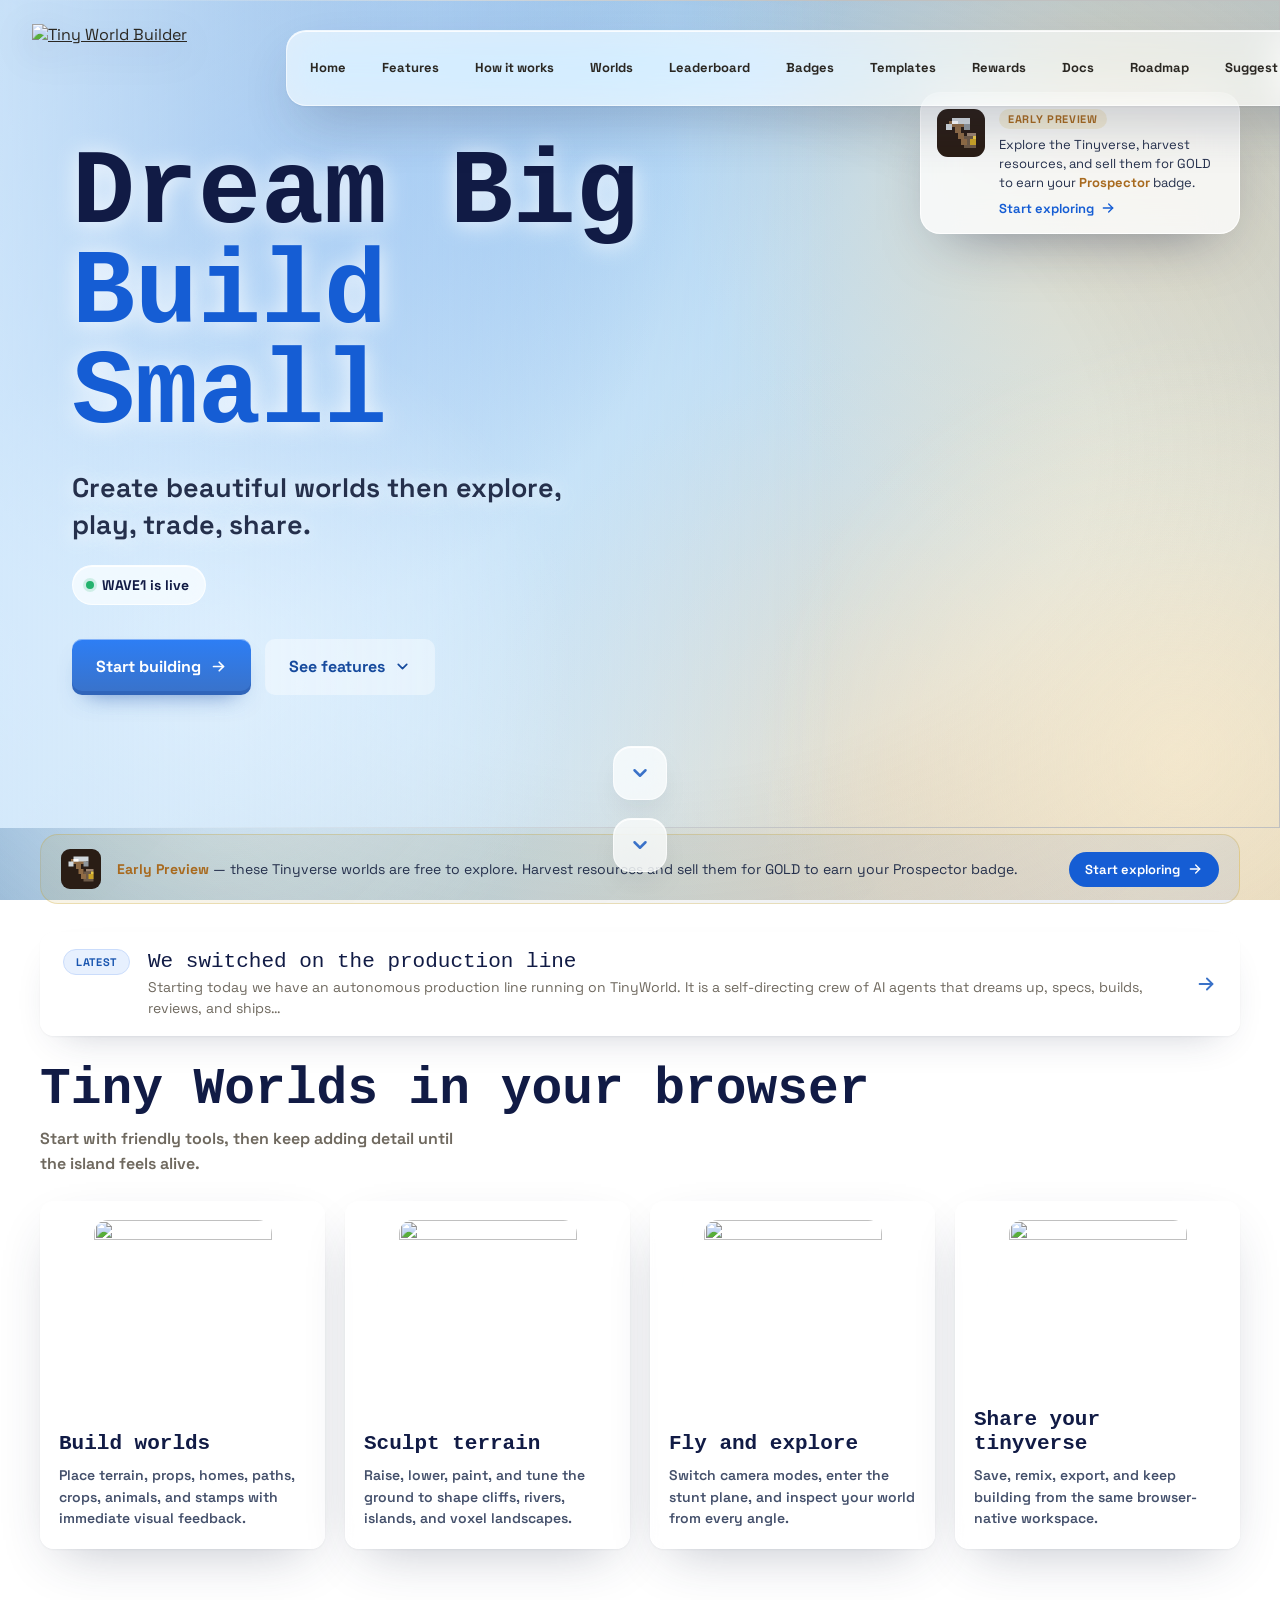
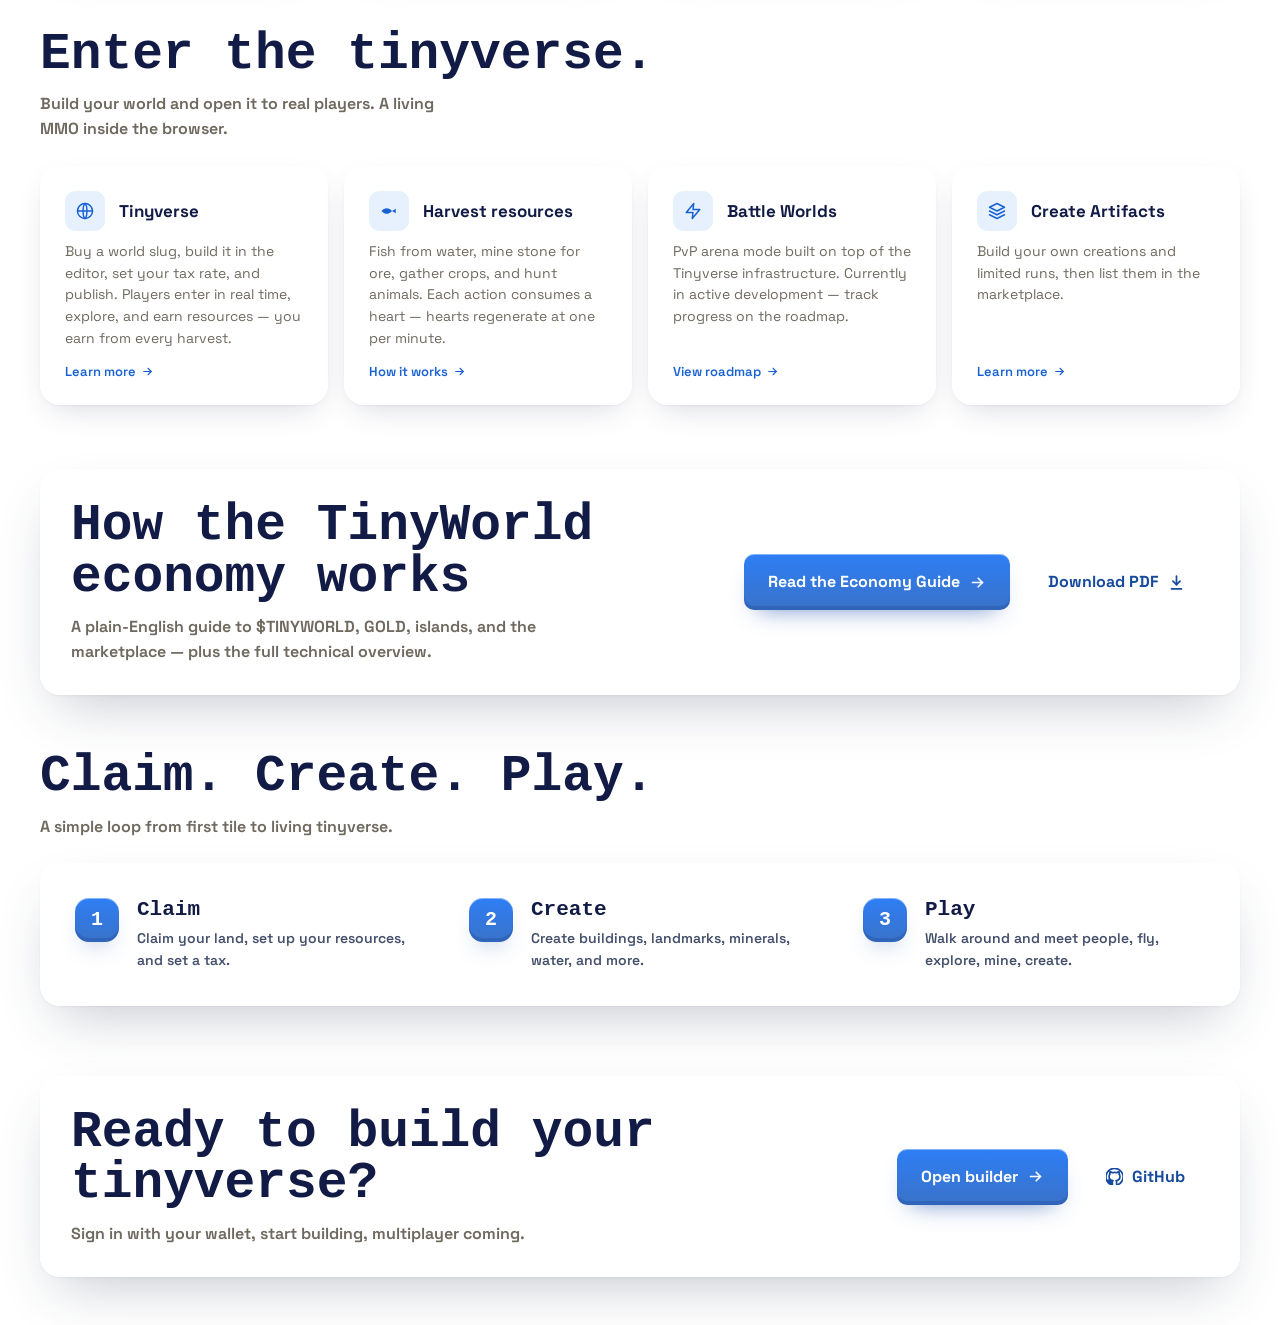
==== commit 745c4981: "Merge E5 (resource-sell -> Earned GOLD) into the prospector campaign Brings the harvest->sell->GOLD " ====
--- a/index.html
+++ b/index.html
@@ -163,10 +163,30 @@
           </a>
         </div>
       </div>
-      <section class="world-carousel" id="world-carousel" aria-label="Featured worlds" hidden>
+      <aside class="hero-feed" id="hero-feed" aria-label="Live public collab worlds" hidden>
+        <div class="hero-feed-head">
+          <span class="hero-feed-live"><span class="hero-feed-dot"></span>Live</span>
+          <span class="hero-feed-title">Public collab builds</span>
+        </div>
+        <ul class="hero-feed-list" id="hero-feed-list"></ul>
+        <a class="hero-feed-foot" href="/collabs">
+          <span>More worlds</span>
+          <svg viewBox="0 0 24 24" aria-hidden="true"><path d="M5 12h14"/><path d="m13 6 6 6-6 6"/></svg>
+        </a>
+      </aside>
+      <a class="scroll-cue" href="#features" aria-label="Scroll to features">
+        <svg viewBox="0 0 24 24" aria-hidden="true"><path d="m6 9 6 6 6-6"/></svg>
+      </a>
+    </section>
+
+    <!-- Community worlds carousel — full-width strip of user-built shared worlds.
+         Data source: /api/home-worlds (world_shares table).
+         scripts/world-carousel.js populates this at runtime; stays hidden until data loads. -->
+    <section class="world-carousel" id="world-carousel" aria-label="Worlds from the community" hidden>
+      <div class="world-carousel-inner">
         <div class="world-carousel-head">
-          <span class="world-carousel-label">Featured worlds</span>
-          <a class="world-carousel-browse" href="/featured">
+          <span class="world-carousel-label">Worlds from the community</span>
+          <a class="world-carousel-browse" href="/templates">
             <span>Browse all</span>
             <svg viewBox="0 0 24 24" aria-hidden="true"><path d="M5 12h14"/><path d="m13 6 6 6-6 6"/></svg>
           </a>
--- a/styles/landing.css
+++ b/styles/landing.css
@@ -797,41 +797,54 @@
   }
 }
 
-/* -------- hero featured worlds carousel -------- */
+/* -------- community worlds carousel — full-width strip under hero -------- */
+/* The section itself spans full viewport width; the inner wrapper constrains
+   content to the same 1200px grid used by .top-story-section. */
 .world-carousel {
-  position: relative;
-  z-index: 1;
-  margin-top: 36px;
-  width: min(420px, 100%);
+  width: 100%;
+  background: rgba(255, 255, 255, 0.48);
+  border-top: 1px solid rgba(255, 255, 255, 0.62);
+  border-bottom: 1px solid rgba(200, 210, 230, 0.36);
+  -webkit-backdrop-filter: blur(14px) saturate(160%);
+  backdrop-filter: blur(14px) saturate(160%);
+  box-shadow:
+    0 1px 0 rgba(255, 255, 255, 0.82) inset,
+    0 8px 32px -16px rgba(40, 50, 80, 0.18);
+  padding: 28px 0 24px;
+}
+
+.world-carousel-inner {
+  width: min(1200px, calc(100% - 48px));
+  margin: 0 auto;
 }
 
 .world-carousel-head {
   display: flex;
   align-items: center;
   justify-content: space-between;
-  margin-bottom: 10px;
+  margin-bottom: 16px;
 }
 
 .world-carousel-label {
-  font-size: 12px;
+  font-family: 'Pixelify Sans', var(--display-font), sans-serif;
+  font-size: 13px;
   font-weight: 700;
-  letter-spacing: 0.06em;
+  letter-spacing: 0.08em;
   text-transform: uppercase;
-  color: #25304c;
-  opacity: 0.72;
+  color: #1a2a50;
 }
 
 .world-carousel-browse {
   display: inline-flex;
   align-items: center;
   gap: 4px;
-  font-size: 12px;
+  font-size: 13px;
   font-weight: 650;
-  color: var(--accent);
+  color: var(--accent, #3a72c8);
   text-decoration: none;
   transition: opacity 0.14s ease;
 }
-.world-carousel-browse:hover { opacity: 0.78; }
+.world-carousel-browse:hover { opacity: 0.72; }
 .world-carousel-browse svg {
   width: 13px;
   height: 13px;
@@ -842,16 +855,16 @@
   stroke-linejoin: round;
 }
 
+/* Stage clips the sliding track. Full-width, shows ~3-4 cards at once.
+   Each card is ~290px wide with gaps; the track translates by card+gap px per step. */
 .world-carousel-stage {
   overflow: hidden;
-  border-radius: var(--radius-lg);
-  background: rgba(7, 9, 17, 0.82);
-  border: 1px solid rgba(255, 255, 255, 0.18);
-  box-shadow: 0 18px 48px -24px rgba(17, 27, 69, 0.6);
+  border-radius: var(--radius-lg, 14px);
 }
 
 .world-carousel-track {
   display: flex;
+  gap: 16px;
   transition: transform 0.38s cubic-bezier(0.4, 0, 0.2, 1);
   will-change: transform;
 }
@@ -860,16 +873,24 @@
   .world-carousel-track { transition: none; }
 }
 
+/* Fixed card width; JS advances by (card-width + gap) pixels. */
 .world-carousel-slide {
-  flex: 0 0 100%;
+  flex: 0 0 290px;
   min-width: 0;
+  display: flex;
+  flex-direction: column;
+  border-radius: var(--radius-lg, 14px);
+  overflow: hidden;
+  background: rgba(7, 9, 17, 0.88);
+  border: 1px solid rgba(255, 255, 255, 0.14);
+  box-shadow: 0 14px 40px -20px rgba(17, 27, 69, 0.55);
 }
 
 .world-carousel-canvas {
   display: block;
   width: 100%;
   height: auto;
-  aspect-ratio: 8 / 5;
+  aspect-ratio: 14 / 9;
   image-rendering: pixelated;
   background: #070911;
 }
@@ -879,29 +900,29 @@
   align-items: center;
   justify-content: space-between;
   gap: 10px;
-  padding: 8px 12px 10px;
-  border-top: 1px solid rgba(255, 255, 255, 0.08);
-  background: rgba(7, 9, 17, 0.9);
+  padding: 9px 14px 11px;
+  border-top: 1px solid rgba(255, 255, 255, 0.07);
+  background: rgba(7, 9, 17, 0.92);
 }
 
 .world-carousel-name {
   font-size: 13px;
   font-weight: 700;
-  color: rgba(235, 240, 255, 0.92);
+  color: rgba(235, 240, 255, 0.93);
   overflow: hidden;
   text-overflow: ellipsis;
   white-space: nowrap;
-  font-family: var(--display-font);
+  font-family: var(--display-font, sans-serif);
 }
 
 .world-carousel-open {
   flex-shrink: 0;
   display: inline-flex;
   align-items: center;
-  padding: 4px 10px;
+  padding: 4px 11px;
   border-radius: 999px;
   background: rgba(58, 114, 200, 0.22);
-  border: 1px solid rgba(58, 114, 200, 0.42);
+  border: 1px solid rgba(58, 114, 200, 0.44);
   color: #a8c6ff;
   font-size: 11px;
   font-weight: 700;
@@ -915,26 +936,29 @@
   display: flex;
   align-items: center;
   justify-content: center;
-  gap: 8px;
-  margin-top: 10px;
+  gap: 10px;
+  margin-top: 16px;
 }
 
 .world-carousel-btn {
   display: inline-grid;
   place-items: center;
-  width: 30px;
-  height: 30px;
+  width: 32px;
+  height: 32px;
   padding: 0;
-  border: 1px solid rgba(255, 255, 255, 0.28);
+  border: 1px solid rgba(58, 114, 200, 0.36);
   border-radius: 50%;
-  background: rgba(255, 255, 255, 0.52);
+  background: rgba(255, 255, 255, 0.72);
   color: #25304c;
   cursor: pointer;
   -webkit-backdrop-filter: blur(8px);
   backdrop-filter: blur(8px);
-  transition: background 0.14s ease;
-}
-.world-carousel-btn:hover { background: rgba(255, 255, 255, 0.76); }
+  transition: background 0.14s ease, border-color 0.14s ease;
+}
+.world-carousel-btn:hover {
+  background: rgba(255, 255, 255, 0.96);
+  border-color: rgba(58, 114, 200, 0.6);
+}
 .world-carousel-btn:focus-visible {
   outline: 2px solid rgba(21, 93, 212, 0.5);
   outline-offset: 2px;
@@ -951,7 +975,7 @@
 
 .world-carousel-dots {
   display: flex;
-  gap: 6px;
+  gap: 7px;
   align-items: center;
 }
 
@@ -961,30 +985,23 @@
   padding: 0;
   border: 0;
   border-radius: 50%;
-  background: rgba(17, 27, 69, 0.28);
+  background: rgba(58, 114, 200, 0.22);
   cursor: pointer;
   transition: background 0.18s ease, transform 0.18s ease;
 }
 .world-carousel-dot.is-active {
-  background: var(--accent);
-  transform: scale(1.25);
+  background: var(--accent, #3a72c8);
+  transform: scale(1.3);
 }
 .world-carousel-dot:focus-visible {
   outline: 2px solid rgba(21, 93, 212, 0.5);
   outline-offset: 2px;
 }
 
-/* On narrow screens the carousel sits in normal flow below the hero copy */
-@media (max-width: 1080px) {
-  .world-carousel {
-    width: min(420px, 100%);
-  }
-}
-
-@media (max-width: 540px) {
-  .world-carousel {
-    width: 100%;
-  }
+@media (max-width: 600px) {
+  .world-carousel { padding: 20px 0 18px; }
+  .world-carousel-inner { width: calc(100% - 32px); }
+  .world-carousel-slide { flex: 0 0 calc(100% - 32px); }
 }
 
 /* ---- B: Prospector early-preview card in the right hero rail ---- */
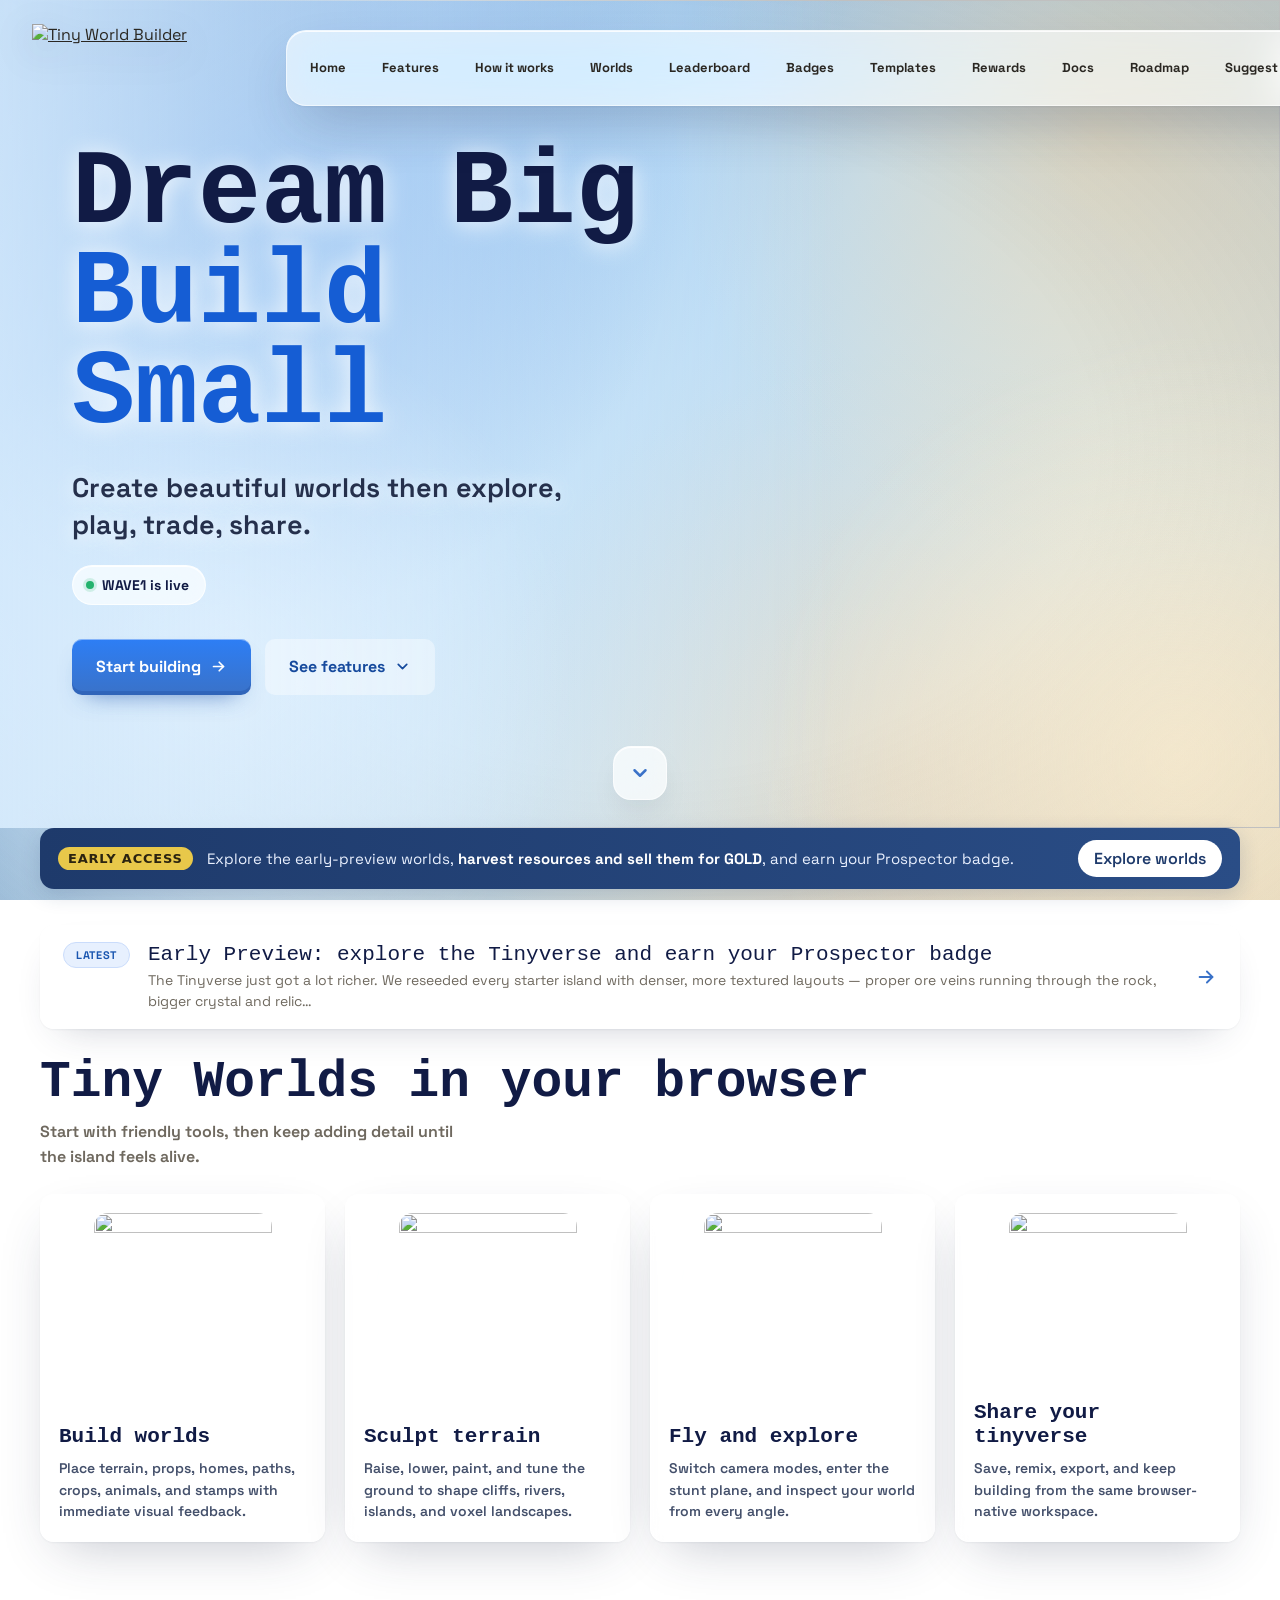
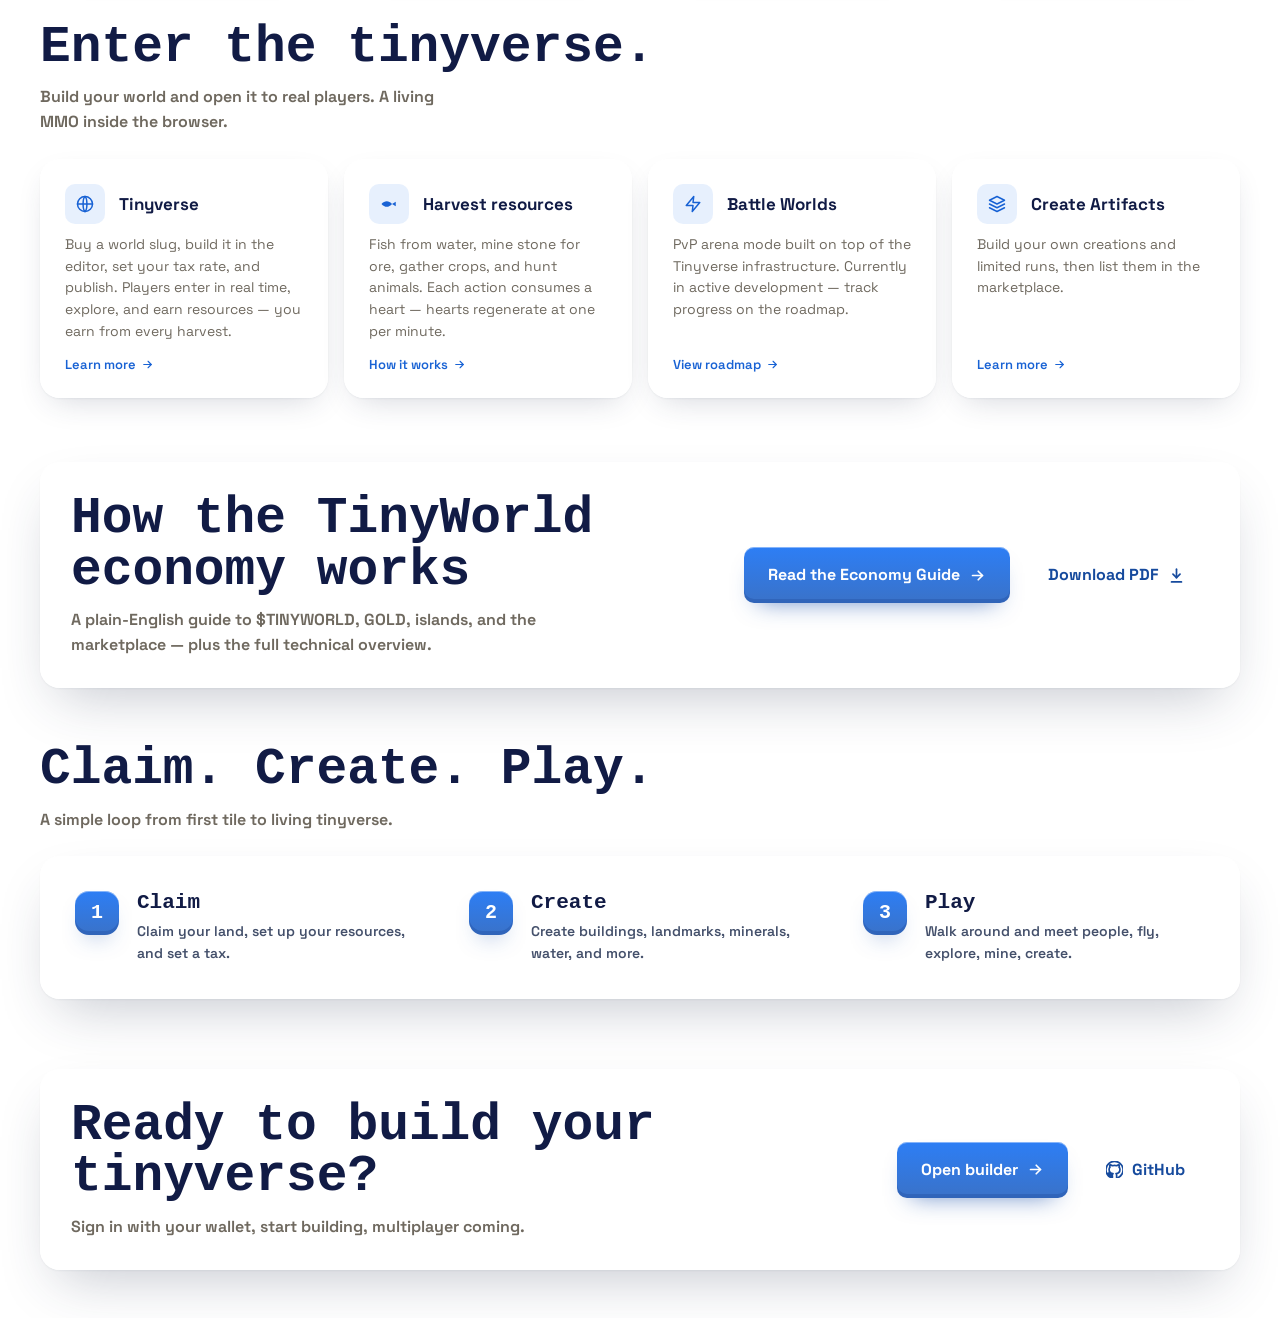
==== commit def8238c: "feat: P+O early-access launch — public harvest-to-earn (starters) + 2x owner multiplier Owner confir" ====
--- a/index.html
+++ b/index.html
@@ -174,10 +174,28 @@
           <svg viewBox="0 0 24 24" aria-hidden="true"><path d="M5 12h14"/><path d="m13 6 6 6-6 6"/></svg>
         </a>
       </aside>
+      <!-- Top $TINYWORLD holders — fetched at runtime; hidden until data is available -->
+      <aside class="top-holders" id="top-holders" aria-label="Top $TINYWORLD holders" hidden>
+        <div class="top-holders-head">
+          <span class="top-holders-title">Top Holders</span>
+          <span class="top-holders-beta">Beta</span>
+        </div>
+        <ul class="top-holders-list" id="top-holders-list"></ul>
+      </aside>
       <a class="scroll-cue" href="#features" aria-label="Scroll to features">
         <svg viewBox="0 0 24 24" aria-hidden="true"><path d="m6 9 6 6 6-6"/></svg>
       </a>
     </section>
+
+    <!-- Early-access promo strip. Honest "coming soon" copy: the harvest-to-earn path is
+         still gated, so this must NOT promise the public an action they can't take yet. -->
+    <aside class="preview-strip" aria-label="Early access">
+      <div class="preview-strip-inner">
+        <span class="preview-strip-tag">Early Access</span>
+        <p class="preview-strip-text">Explore the early-preview worlds, <strong>harvest resources and sell them for GOLD</strong>, and earn your Prospector badge.</p>
+        <a class="preview-strip-cta" href="/worlds">Explore worlds</a>
+      </div>
+    </aside>
 
     <!-- Community worlds carousel — full-width strip of user-built shared worlds.
          Data source: /api/home-worlds (world_shares table).
@@ -203,51 +221,8 @@
             <svg viewBox="0 0 24 24" aria-hidden="true"><path d="M5 12h14"/><path d="m13 6 6 6-6 6"/></svg>
           </button>
         </div>
-      </section>
-      <aside class="hero-feed" id="hero-feed" aria-label="Live public collab worlds" hidden>
-        <div class="hero-feed-head">
-          <span class="hero-feed-live"><span class="hero-feed-dot"></span>Live</span>
-          <span class="hero-feed-title">Public collab builds</span>
-        </div>
-        <ul class="hero-feed-list" id="hero-feed-list"></ul>
-        <a class="hero-feed-foot" href="/collabs">
-          <span>More worlds</span>
-          <svg viewBox="0 0 24 24" aria-hidden="true"><path d="M5 12h14"/><path d="m13 6 6 6-6 6"/></svg>
-        </a>
-      </aside>
-      <aside class="hero-prospector" aria-label="Early preview campaign">
-        <div class="hero-prospector-badge" aria-hidden="true">
-          <svg viewBox="0 0 64 64" xmlns="http://www.w3.org/2000/svg" aria-hidden="true"><rect width="64" height="64" rx="10" fill="#2a1d15"/><rect x="36" y="36" width="16" height="16" fill="#6d5a48"/><rect x="40" y="32" width="12" height="4" fill="#9a8370"/><rect x="44" y="40" width="8" height="8" fill="#c9a227"/><rect x="48" y="36" width="4" height="4" fill="#e8c84a"/><rect x="16" y="16" width="24" height="8" fill="#8f6b45"/><rect x="24" y="24" width="8" height="8" fill="#8f6b45"/><rect x="28" y="32" width="8" height="8" fill="#8f6b45"/><rect x="32" y="40" width="8" height="8" fill="#8f6b45"/><rect x="12" y="20" width="8" height="8" fill="#d0d7dc"/><rect x="20" y="12" width="24" height="8" fill="#d0d7dc"/><rect x="36" y="20" width="8" height="8" fill="#8f969b"/><rect x="20" y="16" width="8" height="4" fill="#ffffff"/></svg>
-        </div>
-        <div class="hero-prospector-body">
-          <span class="hero-prospector-tag">Early Preview</span>
-          <p class="hero-prospector-copy">Explore the Tinyverse, harvest resources, and sell them for GOLD to earn your <strong>Prospector</strong> badge.</p>
-          <a class="hero-prospector-cta" href="/worlds">
-            <span>Start exploring</span>
-            <svg viewBox="0 0 24 24" aria-hidden="true"><path d="M5 12h14"/><path d="m13 6 6 6-6 6"/></svg>
-          </a>
-        </div>
-      </aside>
-      <a class="scroll-cue" href="#features" aria-label="Scroll to features">
-        <svg viewBox="0 0 24 24" aria-hidden="true"><path d="m6 9 6 6 6-6"/></svg>
-      </a>
-    </section>
-
-    <!-- A — Early-preview promo strip directly under the hero -->
-    <aside class="preview-strip" aria-label="Early preview campaign">
-      <div class="preview-strip-inner">
-        <span class="preview-strip-icon" aria-hidden="true">
-          <svg viewBox="0 0 64 64" xmlns="http://www.w3.org/2000/svg" aria-hidden="true"><rect width="64" height="64" rx="10" fill="#2a1d15"/><rect x="36" y="36" width="16" height="16" fill="#6d5a48"/><rect x="40" y="32" width="12" height="4" fill="#9a8370"/><rect x="44" y="40" width="8" height="8" fill="#c9a227"/><rect x="48" y="36" width="4" height="4" fill="#e8c84a"/><rect x="16" y="16" width="24" height="8" fill="#8f6b45"/><rect x="24" y="24" width="8" height="8" fill="#8f6b45"/><rect x="28" y="32" width="8" height="8" fill="#8f6b45"/><rect x="32" y="40" width="8" height="8" fill="#8f6b45"/><rect x="12" y="20" width="8" height="8" fill="#d0d7dc"/><rect x="20" y="12" width="24" height="8" fill="#d0d7dc"/><rect x="36" y="20" width="8" height="8" fill="#8f969b"/><rect x="20" y="16" width="8" height="4" fill="#ffffff"/></svg>
-        </span>
-        <p class="preview-strip-copy">
-          <strong>Early Preview</strong> — these Tinyverse worlds are free to explore. Harvest resources and sell them for GOLD to earn your Prospector badge.
-        </p>
-        <a class="preview-strip-cta" href="/worlds">
-          <span>Start exploring</span>
-          <svg viewBox="0 0 24 24" aria-hidden="true"><path d="M5 12h14"/><path d="m13 6 6 6-6 6"/></svg>
-        </a>
-      </div>
-    </aside>
+      </div>
+    </section>
 
     <!-- The content below is a fallback; scripts/latest-news.js replaces the
          headline/summary at runtime with the newest entry from /news so the home
@@ -419,5 +394,7 @@
   <script src="scripts/world-preview.js" defer></script>
   <script src="scripts/world-carousel.js" defer></script>
   <script src="scripts/latest-news.js" defer></script>
+  <script src="scripts/achievements.js" defer></script>
+  <script src="scripts/top-holders.js" defer></script>
 </body>
 </html>
--- a/styles/landing.css
+++ b/styles/landing.css
@@ -1002,159 +1002,6 @@
   .world-carousel { padding: 20px 0 18px; }
   .world-carousel-inner { width: calc(100% - 32px); }
   .world-carousel-slide { flex: 0 0 calc(100% - 32px); }
-}
-
-/* ---- B: Prospector early-preview card in the right hero rail ---- */
-.hero-prospector {
-  position: absolute;
-  z-index: 3;
-  top: 92px;
-  right: max(28px, calc((100vw - 1200px) / 2));
-  width: 320px;
-  max-width: calc(100vw - 56px);
-  display: flex;
-  gap: 14px;
-  padding: 16px;
-  border-radius: 20px;
-  background: rgba(255, 255, 255, 0.78);
-  border: 1px solid rgba(255, 255, 255, 0.85);
-  box-shadow: 0 24px 60px -28px rgba(17, 27, 69, 0.5);
-  -webkit-backdrop-filter: blur(18px);
-  backdrop-filter: blur(18px);
-}
-.hero-prospector-badge {
-  flex-shrink: 0;
-}
-.hero-prospector-badge svg {
-  width: 48px;
-  height: 48px;
-  border-radius: 11px;
-  image-rendering: pixelated;
-  box-shadow: inset 0 0 0 1px rgba(17, 27, 69, 0.12);
-}
-.hero-prospector-body {
-  display: flex;
-  flex-direction: column;
-  gap: 7px;
-}
-.hero-prospector-tag {
-  align-self: flex-start;
-  font-size: 11px;
-  font-weight: 700;
-  letter-spacing: 0.06em;
-  text-transform: uppercase;
-  color: #a86a1f;
-  background: rgba(201, 162, 39, 0.14);
-  padding: 3px 9px;
-  border-radius: 999px;
-}
-.hero-prospector-copy {
-  margin: 0;
-  font-size: 13px;
-  line-height: 1.45;
-  color: #25304c;
-}
-.hero-prospector-copy strong { color: #a86a1f; }
-.hero-prospector-cta {
-  align-self: flex-start;
-  display: inline-flex;
-  align-items: center;
-  gap: 6px;
-  font-size: 13px;
-  font-weight: 650;
-  color: #155dd4;
-  text-decoration: none;
-}
-.hero-prospector-cta svg {
-  width: 16px;
-  height: 16px;
-  fill: none;
-  stroke: currentColor;
-  stroke-width: 2;
-  stroke-linecap: round;
-  stroke-linejoin: round;
-}
-.hero-prospector-cta:hover,
-.hero-prospector-cta:focus-visible { text-decoration: underline; }
-
-/* On narrower viewports the rail card overlaps the hero copy — hide it there;
-   the full-width strip (A) below still carries the campaign. */
-@media (max-width: 1100px) {
-  .hero-prospector { display: none; }
-}
-
-/* ---- A: Early-preview promo strip directly under the hero ---- */
-.preview-strip {
-  display: block;
-  padding: 0 max(28px, calc((100vw - 1200px) / 2));
-  margin: 6px 0 0;
-}
-.preview-strip-inner {
-  display: flex;
-  align-items: center;
-  gap: 16px;
-  padding: 14px 20px;
-  border-radius: 18px;
-  background: linear-gradient(135deg, rgba(201, 162, 39, 0.12), rgba(76, 134, 255, 0.10));
-  border: 1px solid rgba(201, 162, 39, 0.28);
-}
-.preview-strip-icon {
-  flex-shrink: 0;
-  display: inline-flex;
-}
-.preview-strip-icon svg {
-  width: 40px;
-  height: 40px;
-  border-radius: 9px;
-  image-rendering: pixelated;
-  box-shadow: inset 0 0 0 1px rgba(17, 27, 69, 0.12);
-}
-.preview-strip-copy {
-  margin: 0;
-  flex: 1 1 auto;
-  font-size: 14px;
-  line-height: 1.45;
-  color: #25304c;
-}
-.preview-strip-copy strong {
-  color: #a86a1f;
-  font-weight: 750;
-}
-.preview-strip-cta {
-  flex-shrink: 0;
-  display: inline-flex;
-  align-items: center;
-  gap: 7px;
-  padding: 9px 16px;
-  border-radius: 999px;
-  background: #155dd4;
-  color: #fff;
-  font-size: 13px;
-  font-weight: 650;
-  text-decoration: none;
-  transition: background 0.14s ease, transform 0.14s ease;
-}
-.preview-strip-cta svg {
-  width: 16px;
-  height: 16px;
-  fill: none;
-  stroke: currentColor;
-  stroke-width: 2;
-  stroke-linecap: round;
-  stroke-linejoin: round;
-}
-.preview-strip-cta:hover,
-.preview-strip-cta:focus-visible {
-  background: #0f49ad;
-  transform: translateX(2px);
-}
-@media (max-width: 720px) {
-  .preview-strip-inner {
-    flex-direction: column;
-    align-items: flex-start;
-    gap: 12px;
-    text-align: left;
-  }
 }
 
 .scroll-cue {
@@ -1746,6 +1593,75 @@
   width: fit-content;
 }
 
+/* Beta Preview banner + pill — marks the Tinyverse economy as in-beta / preview data */
+.beta-banner {
+  background: #1e3a6b;
+  color: #dce8ff;
+  text-align: center;
+  padding: 9px 16px;
+  font-size: 14px;
+  line-height: 1.4;
+}
+.beta-banner strong { color: #fff; }
+
+/* Early-access promo strip under the hero */
+.preview-strip {
+  display: block;
+  width: min(1200px, calc(100% - 48px));
+  margin: 0 auto 8px;
+}
+.preview-strip-inner {
+  display: flex;
+  align-items: center;
+  gap: 14px;
+  flex-wrap: wrap;
+  padding: 12px 18px;
+  border-radius: 14px;
+  background: linear-gradient(90deg, #1e3a6b, #2a4d86);
+  color: #eaf1ff;
+  box-shadow: 0 6px 20px rgba(30, 58, 107, 0.18);
+}
+.preview-strip-tag {
+  font-family: 'Pixelify Sans', system-ui, sans-serif;
+  font-size: 13px;
+  font-weight: 700;
+  letter-spacing: 0.06em;
+  text-transform: uppercase;
+  padding: 4px 10px;
+  border-radius: 999px;
+  background: #e8c84a;
+  color: #2b2410;
+  white-space: nowrap;
+}
+.preview-strip-text { margin: 0; font-size: 15px; line-height: 1.4; flex: 1 1 240px; }
+.preview-strip-text strong { color: #fff; }
+.preview-strip-cta {
+  flex: 0 0 auto;
+  padding: 8px 16px;
+  border-radius: 999px;
+  background: #fff;
+  color: #1e3a6b;
+  font-weight: 600;
+  text-decoration: none;
+  white-space: nowrap;
+}
+.preview-strip-cta:hover { background: #eaf1ff; }
+
+.beta-pill {
+  display: inline-block;
+  margin-left: 10px;
+  padding: 3px 11px;
+  border-radius: 999px;
+  background: #3a72c8;
+  color: #fff;
+  font-size: 0.42em;
+  font-weight: 700;
+  letter-spacing: 0.04em;
+  text-transform: uppercase;
+  vertical-align: middle;
+  white-space: nowrap;
+}
+
 @media (prefers-reduced-motion: reduce) {
   html {
     scroll-behavior: auto;
@@ -2628,3 +2544,107 @@
     font-size: 28px;
   }
 }
+
+/* -------- top-holders overlay card -------- */
+.top-holders {
+  position: absolute;
+  z-index: 2;
+  bottom: max(28px, calc((100vh - 900px) / 2 + 28px));
+  right: max(28px, calc((100vw - 1200px) / 2));
+  width: 300px;
+  max-width: calc(100vw - 56px);
+  padding: 14px 16px 12px;
+  border-radius: var(--radius-lg);
+  background: rgba(255, 255, 255, 0.72);
+  border: 1px solid rgba(255, 255, 255, 0.85);
+  box-shadow: 0 24px 60px -28px rgba(17, 27, 69, 0.5);
+  -webkit-backdrop-filter: blur(18px);
+  backdrop-filter: blur(18px);
+}
+
+.top-holders-head {
+  display: flex;
+  align-items: center;
+  gap: 8px;
+  margin-bottom: 10px;
+}
+
+.top-holders-title {
+  font-family: var(--display-font);
+  font-size: 13px;
+  font-weight: 700;
+  letter-spacing: 0.02em;
+  color: #111b45;
+}
+
+.top-holders-beta {
+  font-size: 10px;
+  font-weight: 700;
+  letter-spacing: 0.06em;
+  text-transform: uppercase;
+  color: rgba(17, 27, 69, 0.5);
+  background: rgba(17, 27, 69, 0.08);
+  border-radius: 4px;
+  padding: 2px 5px;
+}
+
+.top-holders-list {
+  list-style: none;
+  margin: 0;
+  padding: 0;
+  display: flex;
+  flex-direction: column;
+  gap: 4px;
+}
+
+.top-holders-row {
+  display: flex;
+  align-items: center;
+  gap: 8px;
+  padding: 5px 6px;
+  border-radius: 8px;
+  background: rgba(8, 15, 31, 0.04);
+}
+
+.top-holders-rank {
+  flex: 0 0 auto;
+  font-family: var(--display-font);
+  font-size: 11px;
+  font-weight: 700;
+  color: rgba(17, 27, 69, 0.45);
+  width: 22px;
+  text-align: right;
+}
+
+.top-holders-name {
+  flex: 1 1 0;
+  font-size: 13px;
+  font-weight: 650;
+  color: #25304c;
+  overflow: hidden;
+  text-overflow: ellipsis;
+  white-space: nowrap;
+}
+
+.top-holders-badges {
+  flex: 0 0 auto;
+  display: flex;
+  align-items: center;
+  gap: 3px;
+}
+
+.top-holders-badge svg {
+  width: 18px;
+  height: 18px;
+  border-radius: 4px;
+  display: block;
+}
+
+@media (max-width: 1080px) {
+  .top-holders {
+    position: static;
+    transform: none;
+    margin: 20px 0 0;
+    width: min(340px, 100%);
+  }
+}
